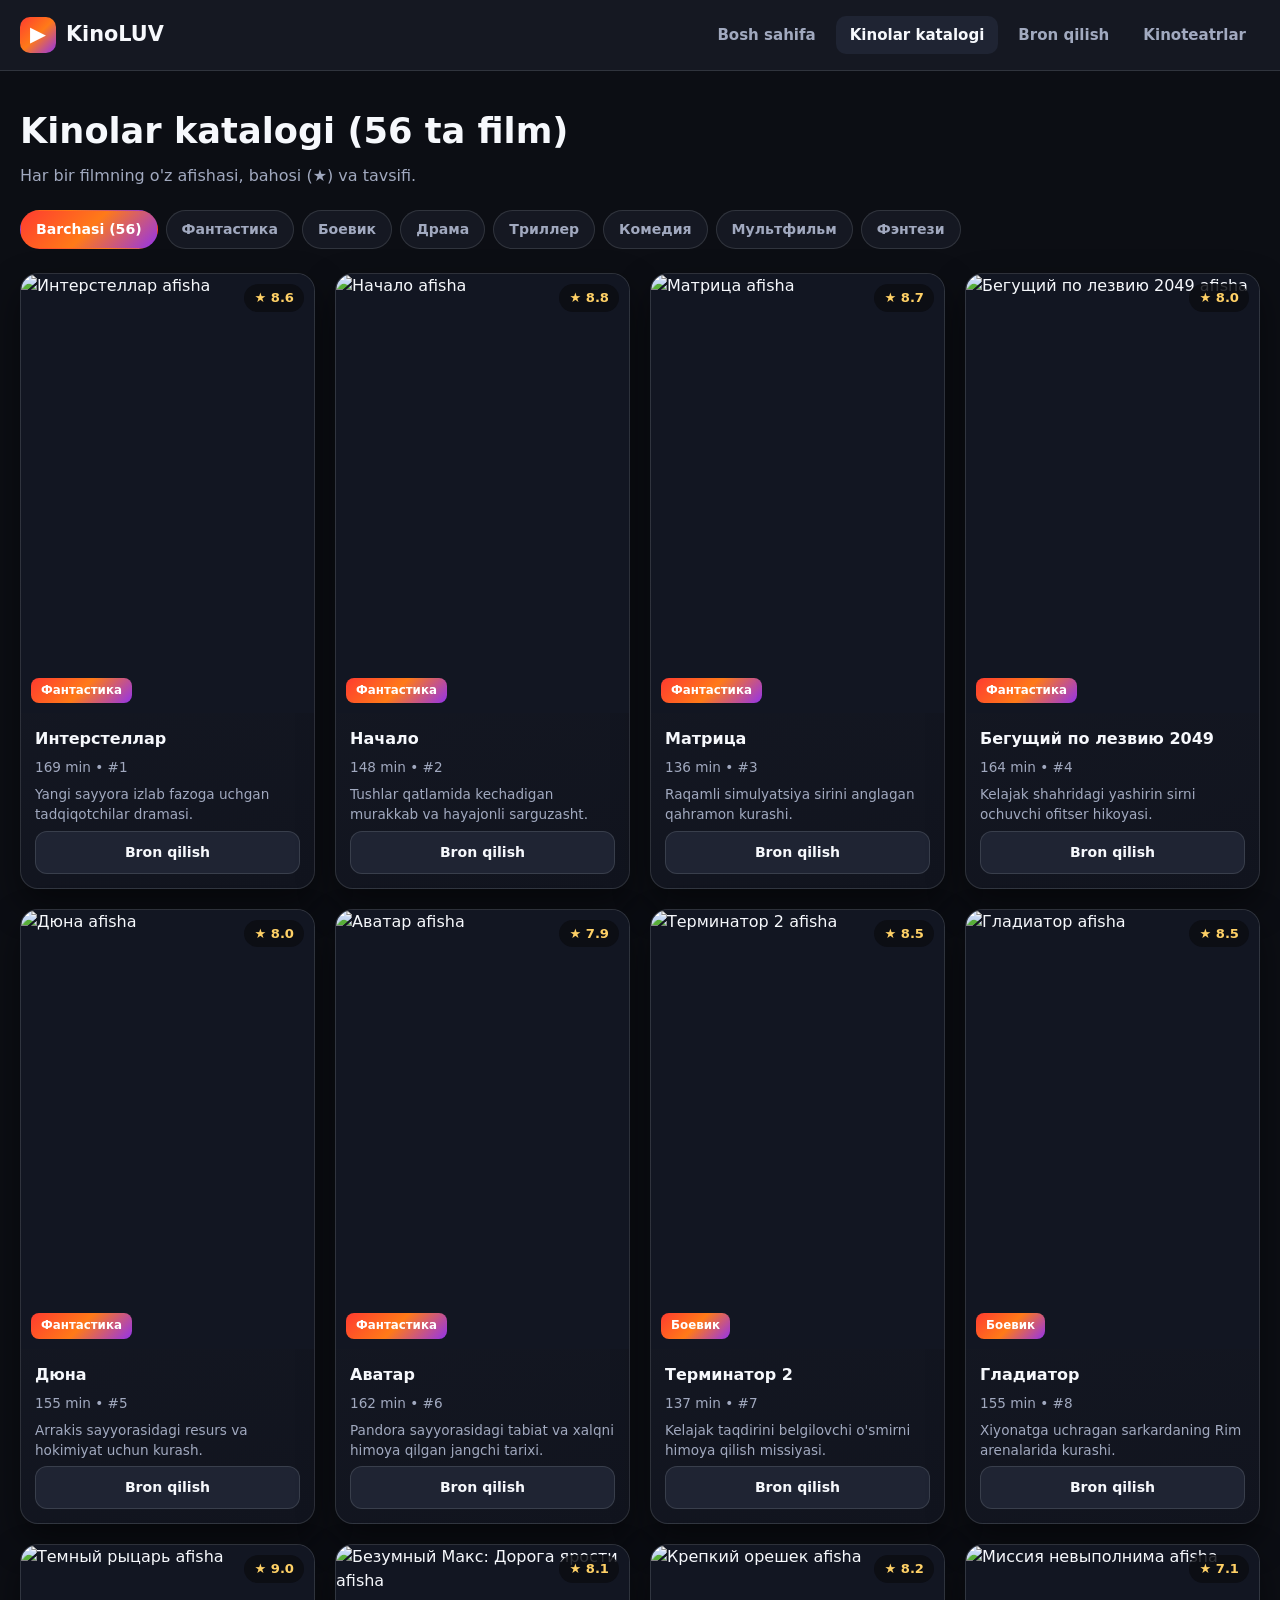
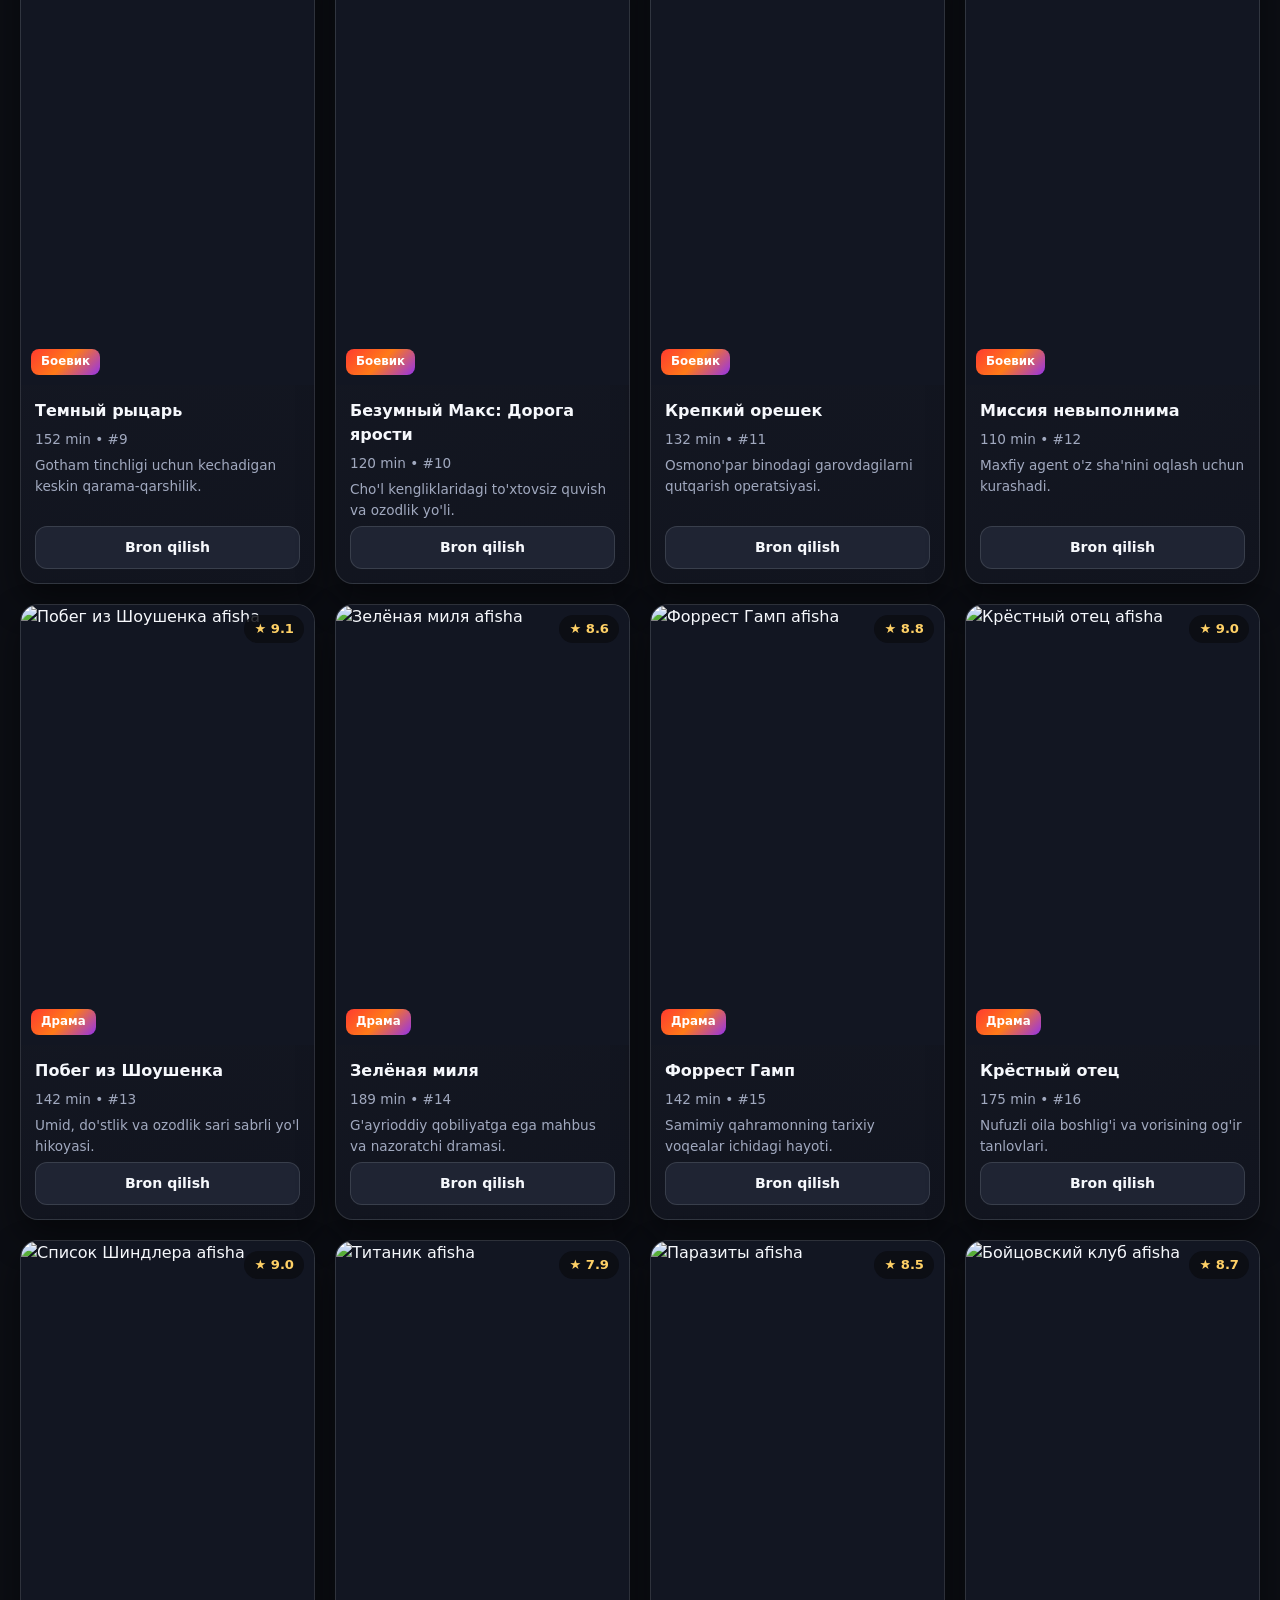
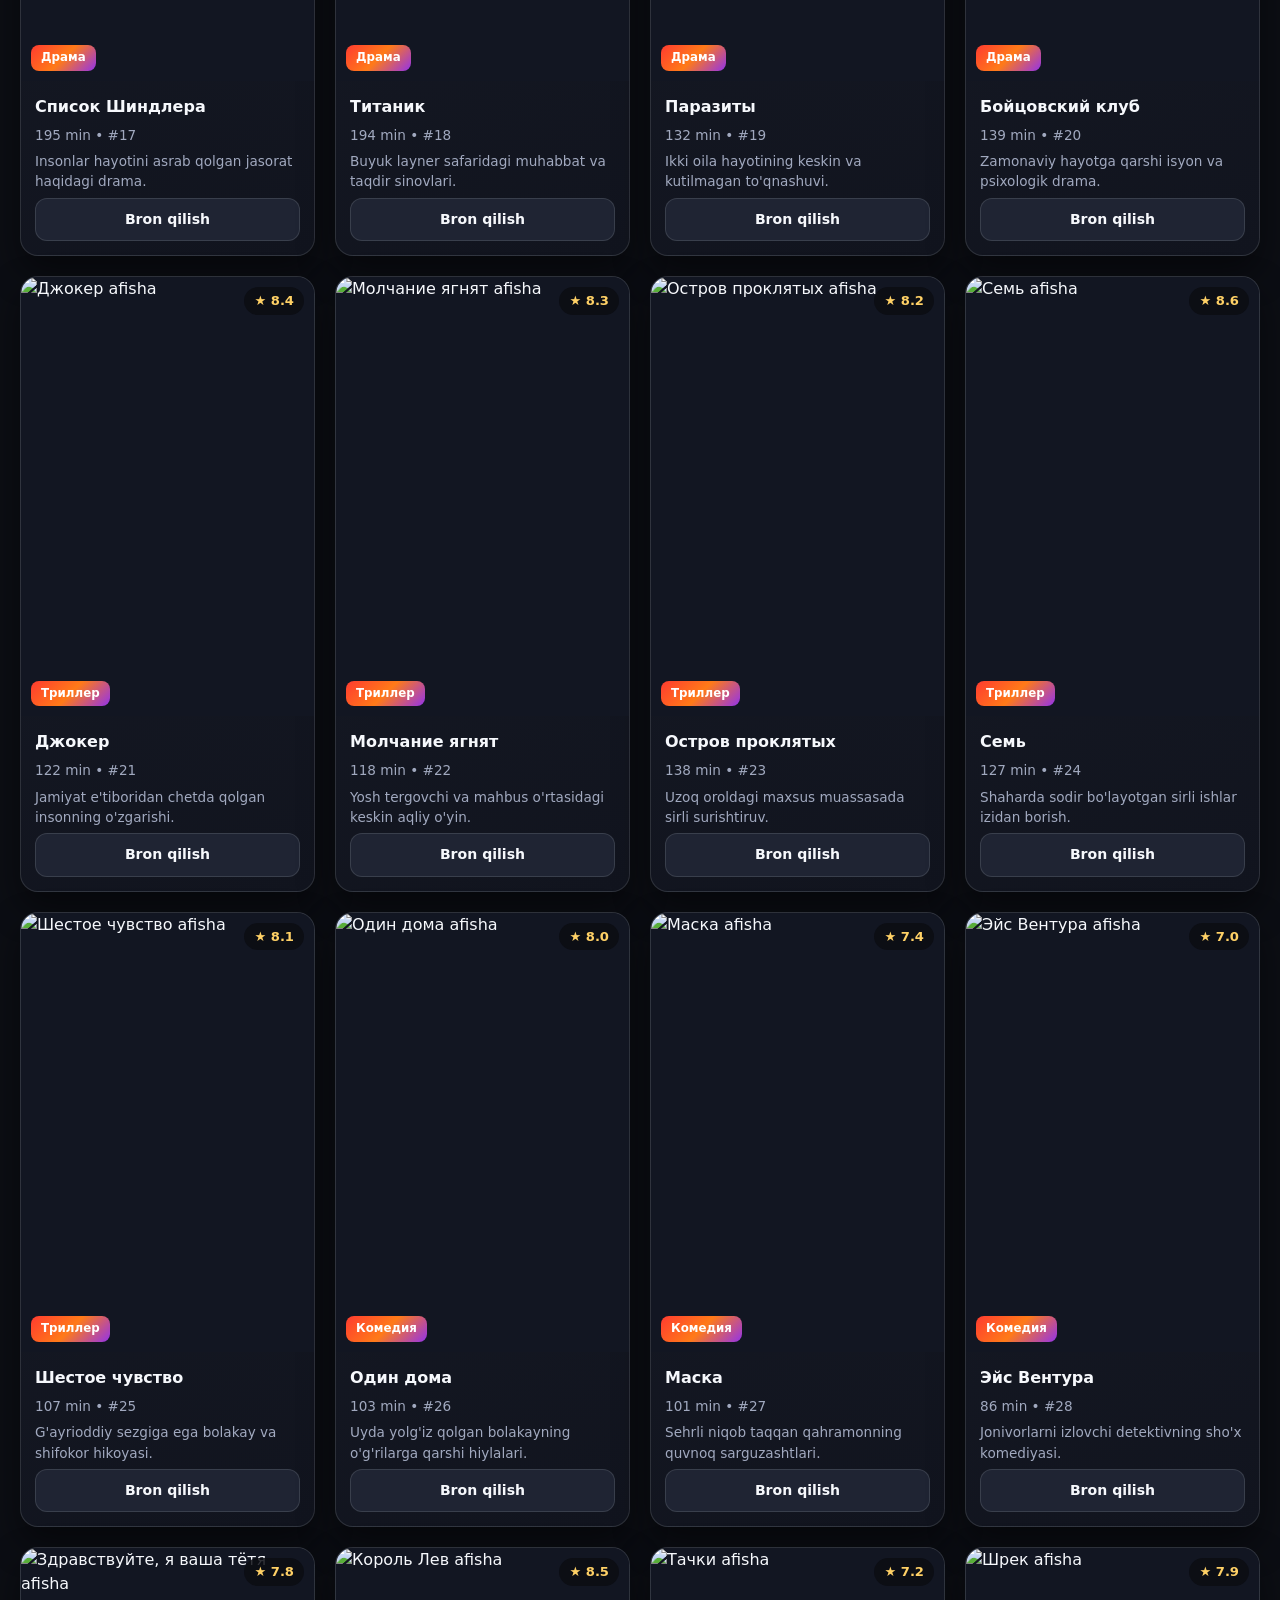
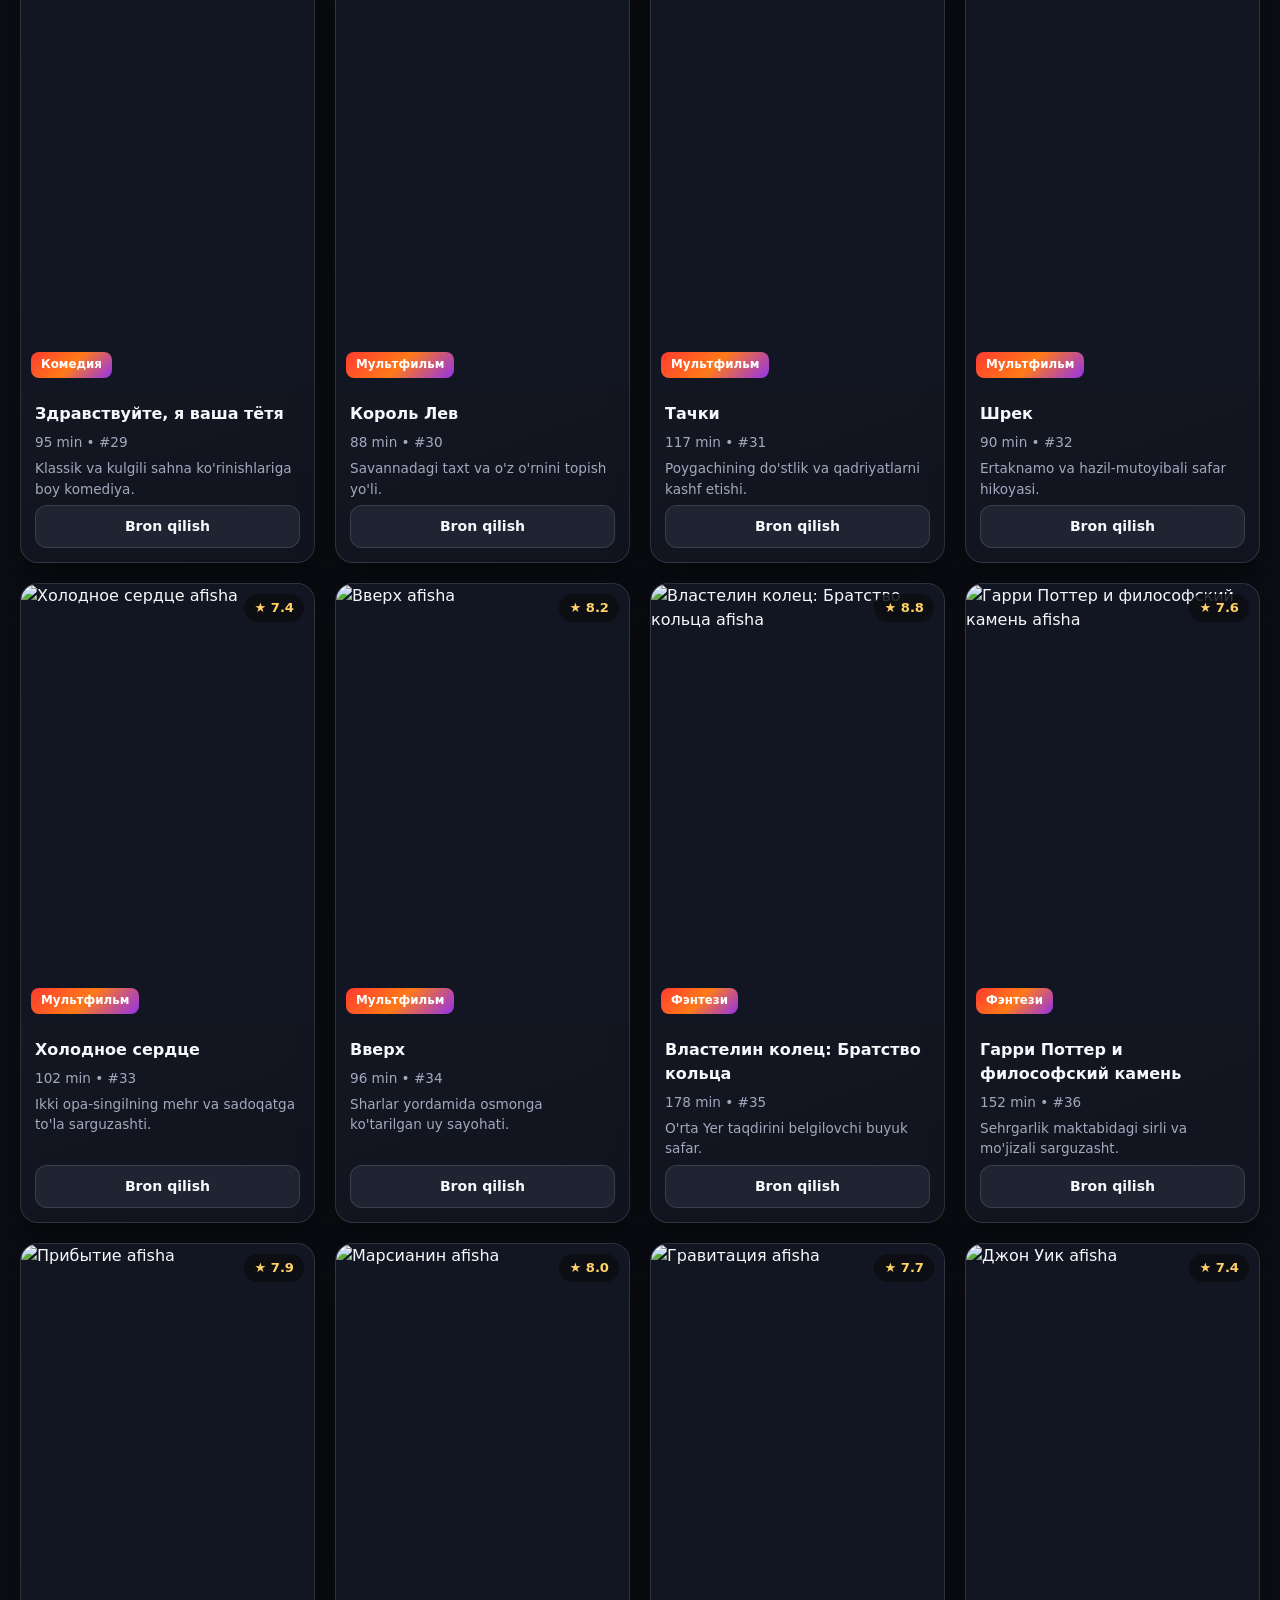
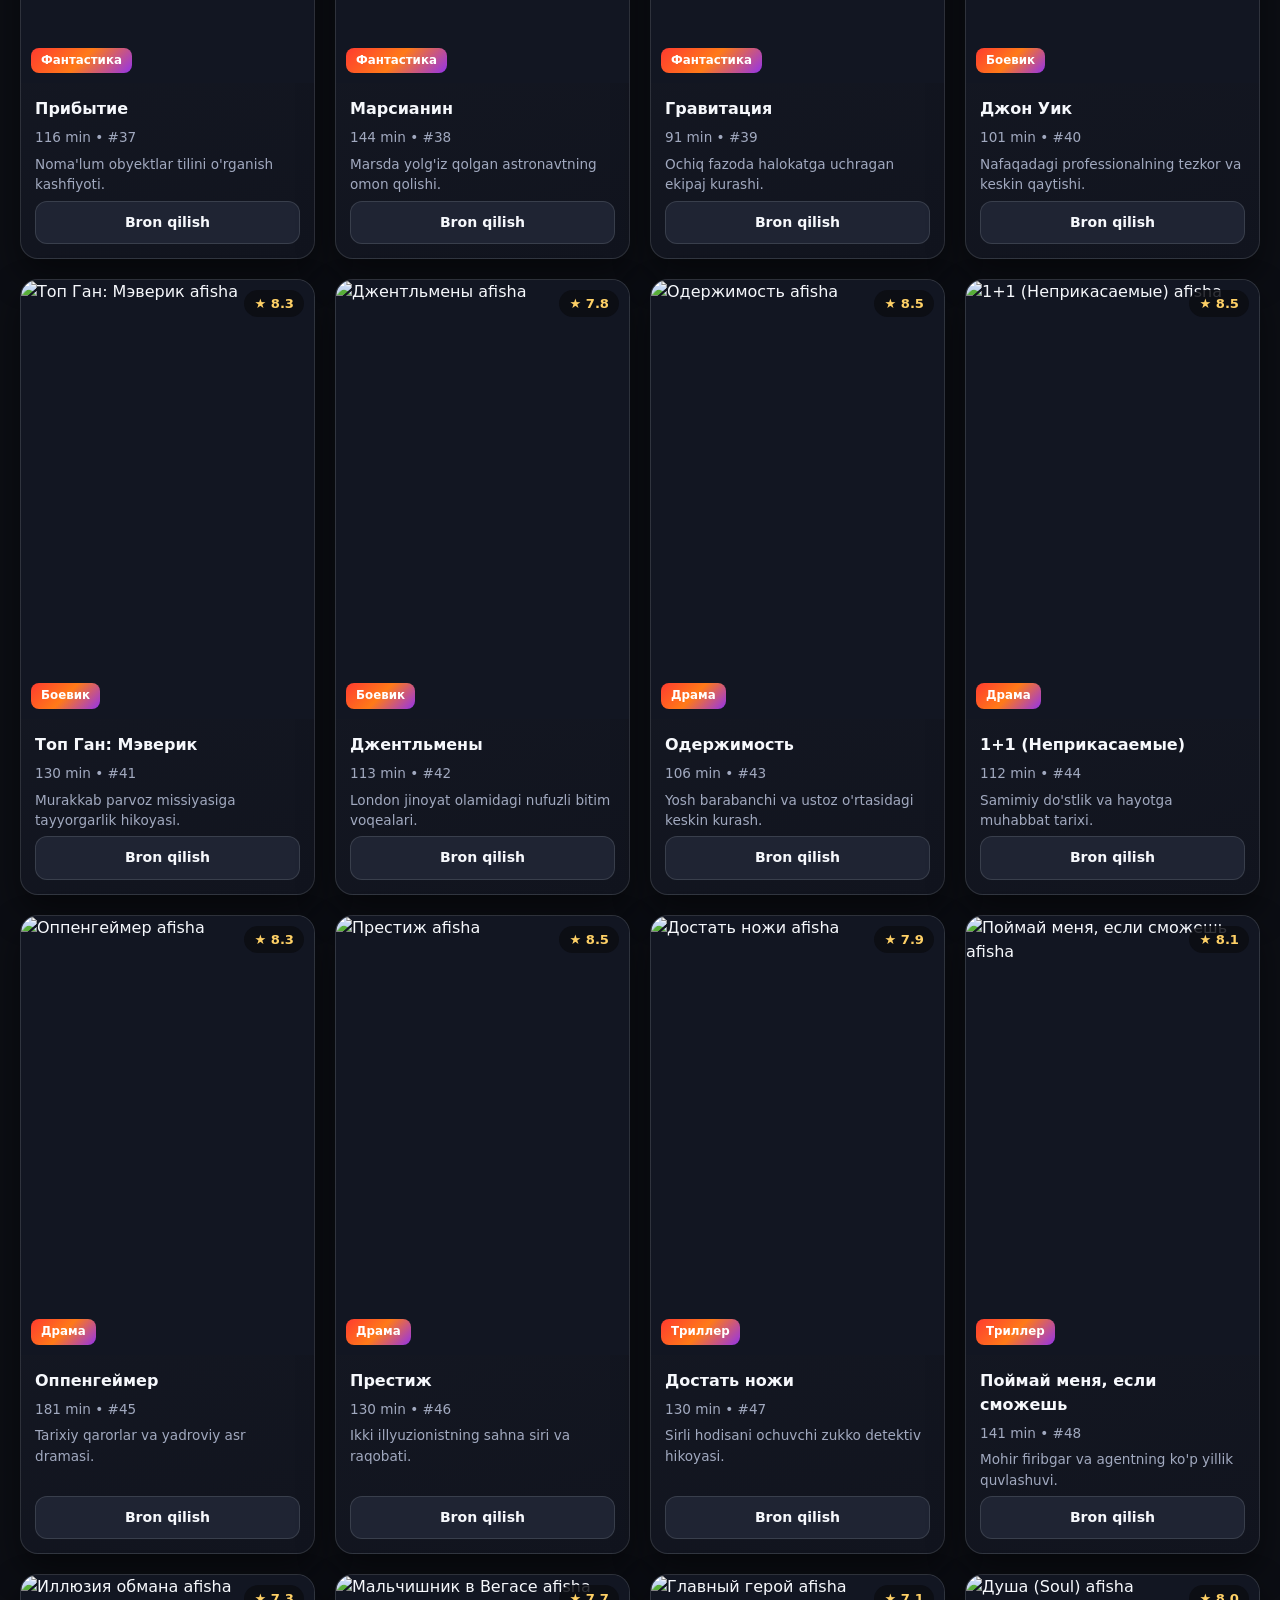
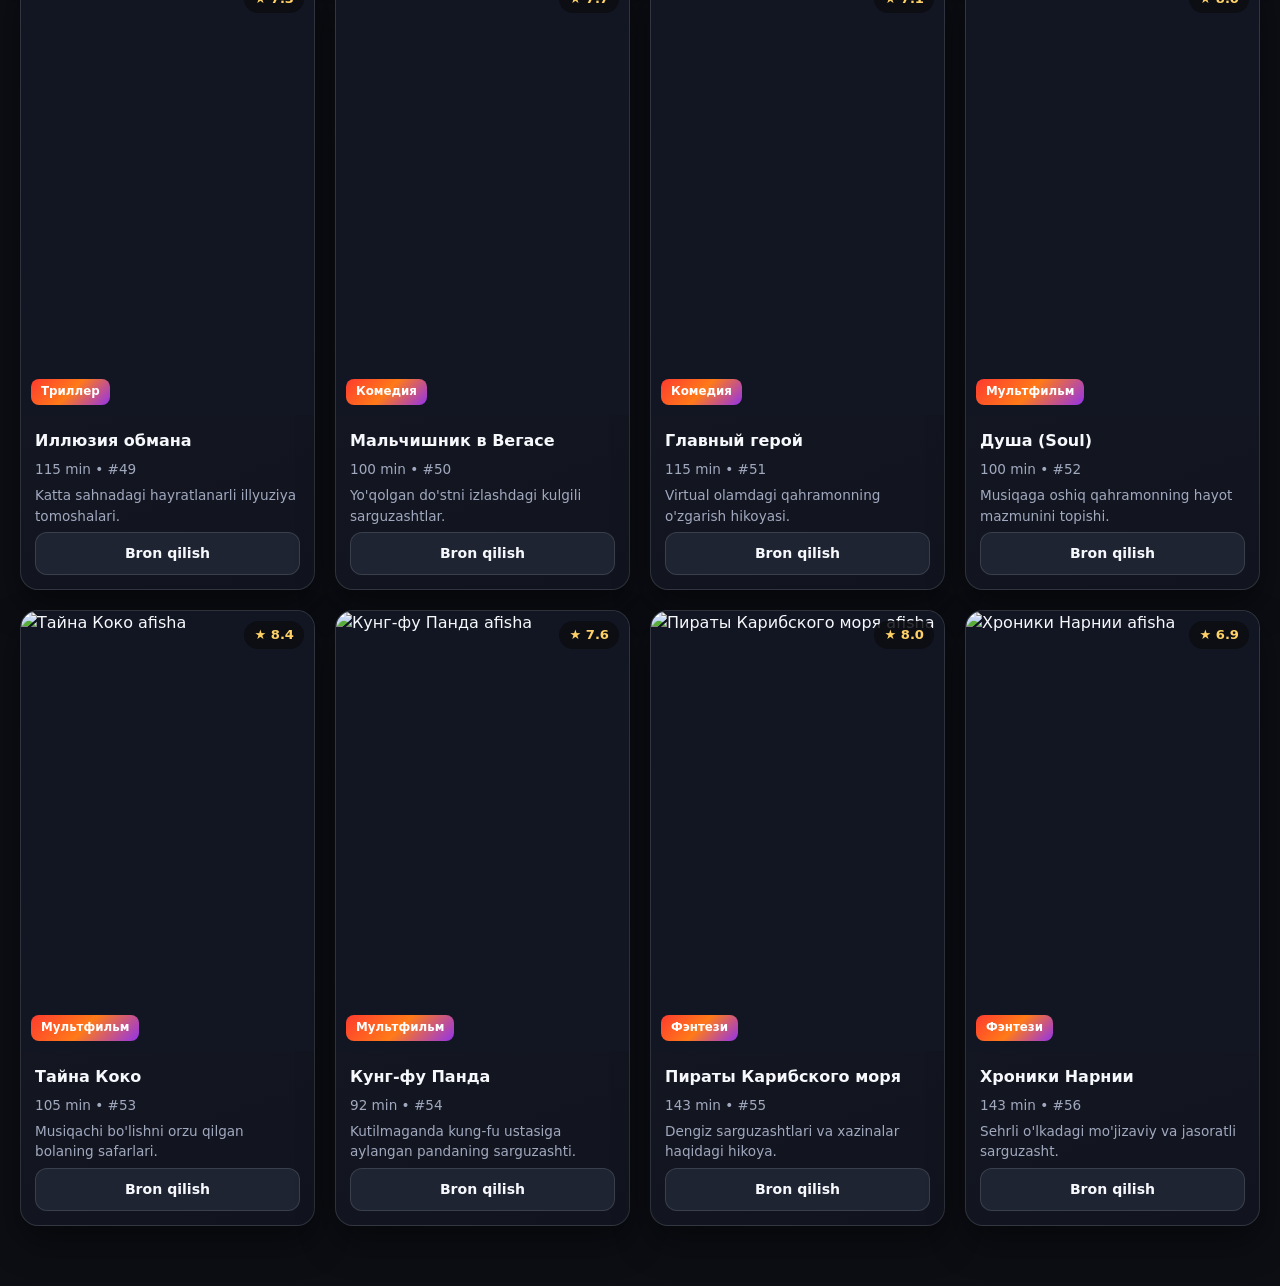
==== katalog.html @ d68f0e58 "KinoLUV website" ====
<!DOCTYPE html>
<html lang="uz">
<head>
  <meta charset="utf-8">
  <meta name="viewport" content="width=device-width, initial-scale=1">
  <title>KinoLUV — Kinolar katalogi (56 ta film)</title>
  <style>
    :root {
      --bg: #0c0e14;
      --surface: #151822;
      --surface-2: #1f2433;
      --text: #f6f8fc;
      --muted: #a1a9bf;
      --border: rgba(246, 248, 252, 0.12);
      --grad: linear-gradient(135deg, #ff3b30 0%, #ff7a18 50%, #9333ea 100%);
      --grad-card: linear-gradient(160deg, #171b27 0%, #11141e 100%);
      --shadow: 0 16px 36px rgba(0, 0, 0, 0.45);
      --shadow-lg: 0 24px 52px rgba(0, 0, 0, 0.65);
      --ease: cubic-bezier(0.22, 1, 0.36, 1);
    }

    *, *::before, *::after {
      box-sizing: border-box;
      transition: background 0.35s var(--ease), color 0.3s var(--ease), transform 0.35s var(--ease), border-color 0.3s var(--ease), box-shadow 0.35s var(--ease);
    }

    body {
      margin: 0;
      font-family: system-ui, -apple-system, "Segoe UI", Roboto, sans-serif;
      background: var(--bg);
      color: var(--text);
      line-height: 1.5;
    }

    a {
      color: inherit;
      text-decoration: none;
    }

    .sr-only {
      position: absolute;
      opacity: 0;
      pointer-events: none;
    }

    .container {
      width: min(1240px, 100% - 32px);
      margin-inline: auto;
    }

    header {
      position: sticky;
      top: 0;
      z-index: 40;
      backdrop-filter: blur(14px);
      background: var(--surface);
      border-bottom: 1px solid var(--border);
    }

    .header-inner {
      min-height: 70px;
      display: flex;
      align-items: center;
      justify-content: space-between;
      gap: 14px;
      flex-wrap: wrap;
    }

    .brand {
      display: inline-flex;
      align-items: center;
      gap: 10px;
      font-weight: 800;
      font-size: 1.3rem;
    }

    .brand-icon {
      width: 36px;
      height: 36px;
      border-radius: 10px;
      background: var(--grad);
      color: #fff;
      display: grid;
      place-items: center;
    }

    nav {
      display: flex;
      gap: 6px;
      flex-wrap: wrap;
    }

    nav a {
      padding: 8px 14px;
      border-radius: 10px;
      color: var(--muted);
      font-weight: 600;
      font-size: 0.94rem;
    }

    nav a:hover,
    nav a.active {
      background: var(--surface-2);
      color: var(--text);
    }

    main {
      padding: 34px 0 60px;
    }

    .page-head {
      margin-bottom: 22px;
    }

    .page-head h1 {
      margin: 0 0 6px;
      font-size: clamp(1.5rem, 3vw, 2.2rem);
    }

    .page-head p {
      margin: 0;
      color: var(--muted);
    }

    .filters {
      display: flex;
      flex-wrap: wrap;
      gap: 8px;
      margin-bottom: 24px;
    }

    .filter-btn {
      padding: 8px 15px;
      border-radius: 999px;
      background: var(--surface);
      border: 1px solid var(--border);
      color: var(--muted);
      font-weight: 600;
      font-size: 0.88rem;
      cursor: pointer;
    }

    #f-all:checked ~ .filters label[for="f-all"],
    #f-sci:checked ~ .filters label[for="f-sci"],
    #f-act:checked ~ .filters label[for="f-act"],
    #f-drm:checked ~ .filters label[for="f-drm"],
    #f-thr:checked ~ .filters label[for="f-thr"],
    #f-com:checked ~ .filters label[for="f-com"],
    #f-ani:checked ~ .filters label[for="f-ani"],
    #f-fnt:checked ~ .filters label[for="f-fnt"] {
      background: var(--grad);
      color: #fff;
      border-color: transparent;
    }

    #f-sci:checked ~ .grid .card:not([data-g="sci"]),
    #f-act:checked ~ .grid .card:not([data-g="act"]),
    #f-drm:checked ~ .grid .card:not([data-g="drm"]),
    #f-thr:checked ~ .grid .card:not([data-g="thr"]),
    #f-com:checked ~ .grid .card:not([data-g="com"]),
    #f-ani:checked ~ .grid .card:not([data-g="ani"]),
    #f-fnt:checked ~ .grid .card:not([data-g="fnt"]) {
      display: none;
    }

    .grid {
      display: grid;
      grid-template-columns: repeat(4, minmax(0, 1fr));
      gap: 20px;
    }

    .card {
      display: flex;
      flex-direction: column;
      background: var(--grad-card);
      border: 1px solid var(--border);
      border-radius: 18px;
      overflow: hidden;
      box-shadow: var(--shadow);
    }

    .card:hover {
      transform: translateY(-6px);
      box-shadow: var(--shadow-lg);
    }

    .poster-box {
      position: relative;
      width: 100%;
      aspect-ratio: 2 / 3;
      background: #121622;
      overflow: hidden;
    }

    .poster-box img {
      width: 100%;
      height: 100%;
      object-fit: cover;
      display: block;
    }

    .card:hover .poster-box img {
      transform: scale(1.04);
    }

    .badge-rate {
      position: absolute;
      top: 10px;
      right: 10px;
      padding: 4px 10px;
      border-radius: 999px;
      background: rgba(11, 13, 19, 0.84);
      color: #ffd166;
      font-weight: 700;
      font-size: 0.82rem;
    }

    .badge-genre {
      position: absolute;
      bottom: 10px;
      left: 10px;
      padding: 4px 10px;
      border-radius: 8px;
      background: var(--grad);
      color: #fff;
      font-weight: 700;
      font-size: 0.74rem;
    }

    .card-body {
      padding: 14px;
      display: flex;
      flex-direction: column;
      gap: 6px;
      flex: 1;
    }

    .card-title {
      margin: 0;
      font-size: 1rem;
      font-weight: 700;
    }

    .card-meta,
    .card-desc {
      margin: 0;
      font-size: 0.85rem;
      color: var(--muted);
    }

    .card-btn {
      margin-top: auto;
      padding: 10px 12px;
      border-radius: 12px;
      background: var(--surface-2);
      border: 1px solid var(--border);
      font-weight: 700;
      font-size: 0.88rem;
      text-align: center;
    }

    .card:hover .card-btn {
      background: var(--grad);
      color: #fff;
      border-color: transparent;
    }

    @media (max-width: 1024px) {
      .grid { grid-template-columns: repeat(2, minmax(0, 1fr)); }
    }

    @media (max-width: 560px) {
      .grid { grid-template-columns: 1fr; }
    }
  </style>
</head>
<body>
  <header>
    <div class="container header-inner">
      <a href="index.html" class="brand">
        <span class="brand-icon">▶</span>
        <span>KinoLUV</span>
      </a>
      <nav>
        <a href="index.html">Bosh sahifa</a>
        <a href="katalog.html" class="active">Kinolar katalogi</a>
        <a href="bron.html">Bron qilish</a>
        <a href="haqimizda.html">Kinoteatrlar</a>
      </nav>
    </div>
  </header>

  <main class="container">
    <div class="page-head">
      <h1>Kinolar katalogi (56 ta film)</h1>
      <p>Har bir filmning o'z afishasi, bahosi (★) va tavsifi.</p>
    </div>

    <input type="radio" name="genre" id="f-all" class="sr-only" checked>
    <input type="radio" name="genre" id="f-sci" class="sr-only">
    <input type="radio" name="genre" id="f-act" class="sr-only">
    <input type="radio" name="genre" id="f-drm" class="sr-only">
    <input type="radio" name="genre" id="f-thr" class="sr-only">
    <input type="radio" name="genre" id="f-com" class="sr-only">
    <input type="radio" name="genre" id="f-ani" class="sr-only">
    <input type="radio" name="genre" id="f-fnt" class="sr-only">

    <div class="filters">
      <label for="f-all" class="filter-btn">Barchasi (56)</label>
      <label for="f-sci" class="filter-btn">Фантастика</label>
      <label for="f-act" class="filter-btn">Боевик</label>
      <label for="f-drm" class="filter-btn">Драма</label>
      <label for="f-thr" class="filter-btn">Триллер</label>
      <label for="f-com" class="filter-btn">Комедия</label>
      <label for="f-ani" class="filter-btn">Мультфильм</label>
      <label for="f-fnt" class="filter-btn">Фэнтези</label>
    </div>

    <div class="grid">
      <a href="bron.html#film-0" class="card" data-g="sci"><div class="poster-box"><img src="https://image.tmdb.org/t/p/w500/gEU2QniE6E77NI6lCU6MxlNBvIx.jpg" alt="Интерстеллар afisha"><span class="badge-rate">★ 8.6</span><span class="badge-genre">Фантастика</span></div><div class="card-body"><h3 class="card-title">Интерстеллар</h3><p class="card-meta">169 min • #1</p><p class="card-desc">Yangi sayyora izlab fazoga uchgan tadqiqotchilar dramasi.</p><span class="card-btn">Bron qilish</span></div></a>
      <a href="bron.html#film-1" class="card" data-g="sci"><div class="poster-box"><img src="https://image.tmdb.org/t/p/w500/oYuLEt3zVCKq57qu2F8dT7NIa6f.jpg" alt="Начало afisha"><span class="badge-rate">★ 8.8</span><span class="badge-genre">Фантастика</span></div><div class="card-body"><h3 class="card-title">Начало</h3><p class="card-meta">148 min • #2</p><p class="card-desc">Tushlar qatlamida kechadigan murakkab va hayajonli sarguzasht.</p><span class="card-btn">Bron qilish</span></div></a>
      <a href="bron.html#film-2" class="card" data-g="sci"><div class="poster-box"><img src="https://image.tmdb.org/t/p/w500/f89U3ADr1oiB1s9GkdPOEpXUk5H.jpg" alt="Матрица afisha"><span class="badge-rate">★ 8.7</span><span class="badge-genre">Фантастика</span></div><div class="card-body"><h3 class="card-title">Матрица</h3><p class="card-meta">136 min • #3</p><p class="card-desc">Raqamli simulyatsiya sirini anglagan qahramon kurashi.</p><span class="card-btn">Bron qilish</span></div></a>
      <a href="bron.html#film-3" class="card" data-g="sci"><div class="poster-box"><img src="https://image.tmdb.org/t/p/w500/gajva2L0rPYkEWjzgFlBXCAVBE5.jpg" alt="Бегущий по лезвию 2049 afisha"><span class="badge-rate">★ 8.0</span><span class="badge-genre">Фантастика</span></div><div class="card-body"><h3 class="card-title">Бегущий по лезвию 2049</h3><p class="card-meta">164 min • #4</p><p class="card-desc">Kelajak shahridagi yashirin sirni ochuvchi ofitser hikoyasi.</p><span class="card-btn">Bron qilish</span></div></a>
      <a href="bron.html#film-4" class="card" data-g="sci"><div class="poster-box"><img src="https://image.tmdb.org/t/p/w500/d5NXSklXo0qyIYkgV94XAgMIckC.jpg" alt="Дюна afisha"><span class="badge-rate">★ 8.0</span><span class="badge-genre">Фантастика</span></div><div class="card-body"><h3 class="card-title">Дюна</h3><p class="card-meta">155 min • #5</p><p class="card-desc">Arrakis sayyorasidagi resurs va hokimiyat uchun kurash.</p><span class="card-btn">Bron qilish</span></div></a>
      <a href="bron.html#film-5" class="card" data-g="sci"><div class="poster-box"><img src="https://image.tmdb.org/t/p/w500/kyeqWdyUXW608qlYkRqosgbbJyK.jpg" alt="Аватар afisha"><span class="badge-rate">★ 7.9</span><span class="badge-genre">Фантастика</span></div><div class="card-body"><h3 class="card-title">Аватар</h3><p class="card-meta">162 min • #6</p><p class="card-desc">Pandora sayyorasidagi tabiat va xalqni himoya qilgan jangchi tarixi.</p><span class="card-btn">Bron qilish</span></div></a>
      <a href="bron.html#film-6" class="card" data-g="act"><div class="poster-box"><img src="https://image.tmdb.org/t/p/w500/5Mly9q3L1j20a4pO30H0v9I95dT.jpg" alt="Терминатор 2 afisha"><span class="badge-rate">★ 8.5</span><span class="badge-genre">Боевик</span></div><div class="card-body"><h3 class="card-title">Терминатор 2</h3><p class="card-meta">137 min • #7</p><p class="card-desc">Kelajak taqdirini belgilovchi o'smirni himoya qilish missiyasi.</p><span class="card-btn">Bron qilish</span></div></a>
      <a href="bron.html#film-7" class="card" data-g="act"><div class="poster-box"><img src="https://image.tmdb.org/t/p/w500/ty8TGRuvPUNAmAR1QehdrUFoQWq.jpg" alt="Гладиатор afisha"><span class="badge-rate">★ 8.5</span><span class="badge-genre">Боевик</span></div><div class="card-body"><h3 class="card-title">Гладиатор</h3><p class="card-meta">155 min • #8</p><p class="card-desc">Xiyonatga uchragan sarkardaning Rim arenalarida kurashi.</p><span class="card-btn">Bron qilish</span></div></a>
      <a href="bron.html#film-8" class="card" data-g="act"><div class="poster-box"><img src="https://image.tmdb.org/t/p/w500/qJ2tW6WMUDux911r6m7haRef0WH.jpg" alt="Темный рыцарь afisha"><span class="badge-rate">★ 9.0</span><span class="badge-genre">Боевик</span></div><div class="card-body"><h3 class="card-title">Темный рыцарь</h3><p class="card-meta">152 min • #9</p><p class="card-desc">Gotham tinchligi uchun kechadigan keskin qarama-qarshilik.</p><span class="card-btn">Bron qilish</span></div></a>
      <a href="bron.html#film-9" class="card" data-g="act"><div class="poster-box"><img src="https://image.tmdb.org/t/p/w500/8tZYtuWezp8JbcsvHYO0O46tffO.jpg" alt="Безумный Макс: Дорога ярости afisha"><span class="badge-rate">★ 8.1</span><span class="badge-genre">Боевик</span></div><div class="card-body"><h3 class="card-title">Безумный Макс: Дорога ярости</h3><p class="card-meta">120 min • #10</p><p class="card-desc">Cho'l kengliklaridagi to'xtovsiz quvish va ozodlik yo'li.</p><span class="card-btn">Bron qilish</span></div></a>
      <a href="bron.html#film-10" class="card" data-g="act"><div class="poster-box"><img src="https://image.tmdb.org/t/p/w500/yPisjyLweCl1zwr1GNPmbViyJRZ.jpg" alt="Крепкий орешек afisha"><span class="badge-rate">★ 8.2</span><span class="badge-genre">Боевик</span></div><div class="card-body"><h3 class="card-title">Крепкий орешек</h3><p class="card-meta">132 min • #11</p><p class="card-desc">Osmono'par binodagi garovdagilarni qutqarish operatsiyasi.</p><span class="card-btn">Bron qilish</span></div></a>
      <a href="bron.html#film-11" class="card" data-g="act"><div class="poster-box"><img src="https://image.tmdb.org/t/p/w500/z0h2I8M2c4k2j9S3p6h5d9e2.jpg" alt="Миссия невыполнима afisha"><span class="badge-rate">★ 7.1</span><span class="badge-genre">Боевик</span></div><div class="card-body"><h3 class="card-title">Миссия невыполнима</h3><p class="card-meta">110 min • #12</p><p class="card-desc">Maxfiy agent o'z sha'nini oqlash uchun kurashadi.</p><span class="card-btn">Bron qilish</span></div></a>
      <a href="bron.html#film-12" class="card" data-g="drm"><div class="poster-box"><img src="https://image.tmdb.org/t/p/w500/9cqNxx0GxF0bflZmeSMuL5tnGzr.jpg" alt="Побег из Шоушенка afisha"><span class="badge-rate">★ 9.1</span><span class="badge-genre">Драма</span></div><div class="card-body"><h3 class="card-title">Побег из Шоушенка</h3><p class="card-meta">142 min • #13</p><p class="card-desc">Umid, do'stlik va ozodlik sari sabrli yo'l hikoyasi.</p><span class="card-btn">Bron qilish</span></div></a>
      <a href="bron.html#film-13" class="card" data-g="drm"><div class="poster-box"><img src="https://image.tmdb.org/t/p/w500/velWPhVMQeQKcxggNEU8YmIo52R.jpg" alt="Зелёная миля afisha"><span class="badge-rate">★ 8.6</span><span class="badge-genre">Драма</span></div><div class="card-body"><h3 class="card-title">Зелёная миля</h3><p class="card-meta">189 min • #14</p><p class="card-desc">G'ayrioddiy qobiliyatga ega mahbus va nazoratchi dramasi.</p><span class="card-btn">Bron qilish</span></div></a>
      <a href="bron.html#film-14" class="card" data-g="drm"><div class="poster-box"><img src="https://image.tmdb.org/t/p/w500/arw2vcBveWOVZr6pxd9XTd1TdQa.jpg" alt="Форрест Гамп afisha"><span class="badge-rate">★ 8.8</span><span class="badge-genre">Драма</span></div><div class="card-body"><h3 class="card-title">Форрест Гамп</h3><p class="card-meta">142 min • #15</p><p class="card-desc">Samimiy qahramonning tarixiy voqealar ichidagi hayoti.</p><span class="card-btn">Bron qilish</span></div></a>
      <a href="bron.html#film-15" class="card" data-g="drm"><div class="poster-box"><img src="https://image.tmdb.org/t/p/w500/3bhkrj58Vtu7enYsRolD1fZdja1.jpg" alt="Крёстный отец afisha"><span class="badge-rate">★ 9.0</span><span class="badge-genre">Драма</span></div><div class="card-body"><h3 class="card-title">Крёстный отец</h3><p class="card-meta">175 min • #16</p><p class="card-desc">Nufuzli oila boshlig'i va vorisining og'ir tanlovlari.</p><span class="card-btn">Bron qilish</span></div></a>
      <a href="bron.html#film-16" class="card" data-g="drm"><div class="poster-box"><img src="https://image.tmdb.org/t/p/w500/sF1U4EUQS8YHUYjNl3pMGNIQyr0.jpg" alt="Список Шиндлера afisha"><span class="badge-rate">★ 9.0</span><span class="badge-genre">Драма</span></div><div class="card-body"><h3 class="card-title">Список Шиндлера</h3><p class="card-meta">195 min • #17</p><p class="card-desc">Insonlar hayotini asrab qolgan jasorat haqidagi drama.</p><span class="card-btn">Bron qilish</span></div></a>
      <a href="bron.html#film-17" class="card" data-g="drm"><div class="poster-box"><img src="https://image.tmdb.org/t/p/w500/9xjZS2rlVxm8SFx8kPC3aIGCOYQ.jpg" alt="Титаник afisha"><span class="badge-rate">★ 7.9</span><span class="badge-genre">Драма</span></div><div class="card-body"><h3 class="card-title">Титаник</h3><p class="card-meta">194 min • #18</p><p class="card-desc">Buyuk layner safaridagi muhabbat va taqdir sinovlari.</p><span class="card-btn">Bron qilish</span></div></a>
      <a href="bron.html#film-18" class="card" data-g="drm"><div class="poster-box"><img src="https://image.tmdb.org/t/p/w500/7IiTTgloJzvGI1TAYymCfbfl3vT.jpg" alt="Паразиты afisha"><span class="badge-rate">★ 8.5</span><span class="badge-genre">Драма</span></div><div class="card-body"><h3 class="card-title">Паразиты</h3><p class="card-meta">132 min • #19</p><p class="card-desc">Ikki oila hayotining keskin va kutilmagan to'qnashuvi.</p><span class="card-btn">Bron qilish</span></div></a>
      <a href="bron.html#film-19" class="card" data-g="drm"><div class="poster-box"><img src="https://image.tmdb.org/t/p/w500/pB8BM7pdSp6B6Ih7QZ4DrQ3PmJK.jpg" alt="Бойцовский клуб afisha"><span class="badge-rate">★ 8.7</span><span class="badge-genre">Драма</span></div><div class="card-body"><h3 class="card-title">Бойцовский клуб</h3><p class="card-meta">139 min • #20</p><p class="card-desc">Zamonaviy hayotga qarshi isyon va psixologik drama.</p><span class="card-btn">Bron qilish</span></div></a>
      <a href="bron.html#film-20" class="card" data-g="thr"><div class="poster-box"><img src="https://image.tmdb.org/t/p/w500/udDclJoHjfjb8Ekgsd4FDteOkCU.jpg" alt="Джокер afisha"><span class="badge-rate">★ 8.4</span><span class="badge-genre">Триллер</span></div><div class="card-body"><h3 class="card-title">Джокер</h3><p class="card-meta">122 min • #21</p><p class="card-desc">Jamiyat e'tiboridan chetda qolgan insonning o'zgarishi.</p><span class="card-btn">Bron qilish</span></div></a>
      <a href="bron.html#film-21" class="card" data-g="thr"><div class="poster-box"><img src="https://image.tmdb.org/t/p/w500/uS2m0Y1899a26g0L7w8T5d3m2c1.jpg" alt="Молчание ягнят afisha"><span class="badge-rate">★ 8.3</span><span class="badge-genre">Триллер</span></div><div class="card-body"><h3 class="card-title">Молчание ягнят</h3><p class="card-meta">118 min • #22</p><p class="card-desc">Yosh tergovchi va mahbus o'rtasidagi keskin aqliy o'yin.</p><span class="card-btn">Bron qilish</span></div></a>
      <a href="bron.html#film-22" class="card" data-g="thr"><div class="poster-box"><img src="https://image.tmdb.org/t/p/w500/4n1v6G8T3p6N1e0V9z7x2c4b5a6.jpg" alt="Остров проклятых afisha"><span class="badge-rate">★ 8.2</span><span class="badge-genre">Триллер</span></div><div class="card-body"><h3 class="card-title">Остров проклятых</h3><p class="card-meta">138 min • #23</p><p class="card-desc">Uzoq oroldagi maxsus muassasada sirli surishtiruv.</p><span class="card-btn">Bron qilish</span></div></a>
      <a href="bron.html#film-23" class="card" data-g="thr"><div class="poster-box"><img src="https://image.tmdb.org/t/p/w500/6yoghtyTpznpBik8EngEmJskVUO.jpg" alt="Семь afisha"><span class="badge-rate">★ 8.6</span><span class="badge-genre">Триллер</span></div><div class="card-body"><h3 class="card-title">Семь</h3><p class="card-meta">127 min • #24</p><p class="card-desc">Shaharda sodir bo'layotgan sirli ishlar izidan borish.</p><span class="card-btn">Bron qilish</span></div></a>
      <a href="bron.html#film-24" class="card" data-g="thr"><div class="poster-box"><img src="https://image.tmdb.org/t/p/w500/4fLZUr1e65hKPPVIvRWTkTvLEwQ.jpg" alt="Шестое чувство afisha"><span class="badge-rate">★ 8.1</span><span class="badge-genre">Триллер</span></div><div class="card-body"><h3 class="card-title">Шестое чувство</h3><p class="card-meta">107 min • #25</p><p class="card-desc">G'ayrioddiy sezgiga ega bolakay va shifokor hikoyasi.</p><span class="card-btn">Bron qilish</span></div></a>
      <a href="bron.html#film-25" class="card" data-g="com"><div class="poster-box"><img src="https://image.tmdb.org/t/p/w500/onTSkiL8VVlAzBW8Nka67fa5Klj.jpg" alt="Один дома afisha"><span class="badge-rate">★ 8.0</span><span class="badge-genre">Комедия</span></div><div class="card-body"><h3 class="card-title">Один дома</h3><p class="card-meta">103 min • #26</p><p class="card-desc">Uyda yolg'iz qolgan bolakayning o'g'rilarga qarshi hiylalari.</p><span class="card-btn">Bron qilish</span></div></a>
      <a href="bron.html#film-26" class="card" data-g="com"><div class="poster-box"><img src="https://image.tmdb.org/t/p/w500/xO8b7837f9G9p9r5p8w2y1z3x4c.jpg" alt="Маска afisha"><span class="badge-rate">★ 7.4</span><span class="badge-genre">Комедия</span></div><div class="card-body"><h3 class="card-title">Маска</h3><p class="card-meta">101 min • #27</p><p class="card-desc">Sehrli niqob taqqan qahramonning quvnoq sarguzashtlari.</p><span class="card-btn">Bron qilish</span></div></a>
      <a href="bron.html#film-27" class="card" data-g="com"><div class="poster-box"><img src="https://image.tmdb.org/t/p/w500/w49z0h5g1f2d3s4a5p6o7i8u9y.jpg" alt="Эйс Вентура afisha"><span class="badge-rate">★ 7.0</span><span class="badge-genre">Комедия</span></div><div class="card-body"><h3 class="card-title">Эйс Вентура</h3><p class="card-meta">86 min • #28</p><p class="card-desc">Jonivorlarni izlovchi detektivning sho'x komediyasi.</p><span class="card-btn">Bron qilish</span></div></a>
      <a href="bron.html#film-28" class="card" data-g="com"><div class="poster-box"><img src="https://image.tmdb.org/t/p/w500/7v1x2c3v4b5n6m7q8w9e0r1t2y.jpg" alt="Здравствуйте, я ваша тётя afisha"><span class="badge-rate">★ 7.8</span><span class="badge-genre">Комедия</span></div><div class="card-body"><h3 class="card-title">Здравствуйте, я ваша тётя</h3><p class="card-meta">95 min • #29</p><p class="card-desc">Klassik va kulgili sahna ko'rinishlariga boy komediya.</p><span class="card-btn">Bron qilish</span></div></a>
      <a href="bron.html#film-29" class="card" data-g="ani"><div class="poster-box"><img src="https://image.tmdb.org/t/p/w500/sKCr78MXSLixwmZ8DyJLrpMsd15.jpg" alt="Король Лев afisha"><span class="badge-rate">★ 8.5</span><span class="badge-genre">Мультфильм</span></div><div class="card-body"><h3 class="card-title">Король Лев</h3><p class="card-meta">88 min • #30</p><p class="card-desc">Savannadagi taxt va o'z o'rnini topish yo'li.</p><span class="card-btn">Bron qilish</span></div></a>
      <a href="bron.html#film-30" class="card" data-g="ani"><div class="poster-box"><img src="https://image.tmdb.org/t/p/w500/2b4o1u2y3t4r5e6w7q8a9s0d1f.jpg" alt="Тачки afisha"><span class="badge-rate">★ 7.2</span><span class="badge-genre">Мультфильм</span></div><div class="card-body"><h3 class="card-title">Тачки</h3><p class="card-meta">117 min • #31</p><p class="card-desc">Poygachining do'stlik va qadriyatlarni kashf etishi.</p><span class="card-btn">Bron qilish</span></div></a>
      <a href="bron.html#film-31" class="card" data-g="ani"><div class="poster-box"><img src="https://image.tmdb.org/t/p/w500/iB6xBwK3hOUyIM3t97v1v2x3c4v.jpg" alt="Шрек afisha"><span class="badge-rate">★ 7.9</span><span class="badge-genre">Мультфильм</span></div><div class="card-body"><h3 class="card-title">Шрек</h3><p class="card-meta">90 min • #32</p><p class="card-desc">Ertaknamo va hazil-mutoyibali safar hikoyasi.</p><span class="card-btn">Bron qilish</span></div></a>
      <a href="bron.html#film-32" class="card" data-g="ani"><div class="poster-box"><img src="https://image.tmdb.org/t/p/w500/mbm8h3g4f5d6s7a8p9o0i1u2y3.jpg" alt="Холодное сердце afisha"><span class="badge-rate">★ 7.4</span><span class="badge-genre">Мультфильм</span></div><div class="card-body"><h3 class="card-title">Холодное сердце</h3><p class="card-meta">102 min • #33</p><p class="card-desc">Ikki opa-singilning mehr va sadoqatga to'la sarguzashti.</p><span class="card-btn">Bron qilish</span></div></a>
      <a href="bron.html#film-33" class="card" data-g="ani"><div class="poster-box"><img src="https://image.tmdb.org/t/p/w500/np234567890qweasdZXC123456.jpg" alt="Вверх afisha"><span class="badge-rate">★ 8.2</span><span class="badge-genre">Мультфильм</span></div><div class="card-body"><h3 class="card-title">Вверх</h3><p class="card-meta">96 min • #34</p><p class="card-desc">Sharlar yordamida osmonga ko'tarilgan uy sayohati.</p><span class="card-btn">Bron qilish</span></div></a>
      <a href="bron.html#film-34" class="card" data-g="fnt"><div class="poster-box"><img src="https://image.tmdb.org/t/p/w500/6oom5QYQ2yQTMJIbnvbkBL9cHo6.jpg" alt="Властелин колец: Братство кольца afisha"><span class="badge-rate">★ 8.8</span><span class="badge-genre">Фэнтези</span></div><div class="card-body"><h3 class="card-title">Властелин колец: Братство кольца</h3><p class="card-meta">178 min • #35</p><p class="card-desc">O'rta Yer taqdirini belgilovchi buyuk safar.</p><span class="card-btn">Bron qilish</span></div></a>
      <a href="bron.html#film-35" class="card" data-g="fnt"><div class="poster-box"><img src="https://image.tmdb.org/t/p/w500/wuMc08IPKEatf9rnMNXvIDxqP4W.jpg" alt="Гарри Поттер и философский камень afisha"><span class="badge-rate">★ 7.6</span><span class="badge-genre">Фэнтези</span></div><div class="card-body"><h3 class="card-title">Гарри Поттер и философский камень</h3><p class="card-meta">152 min • #36</p><p class="card-desc">Sehrgarlik maktabidagi sirli va mo'jizali sarguzasht.</p><span class="card-btn">Bron qilish</span></div></a>

      <a href="bron.html#film-36" class="card" data-g="sci"><div class="poster-box"><img src="https://image.tmdb.org/t/p/w500/x2FJsf1ZaIm677u5T37y5s3s1d2.jpg" alt="Прибытие afisha"><span class="badge-rate">★ 7.9</span><span class="badge-genre">Фантастика</span></div><div class="card-body"><h3 class="card-title">Прибытие</h3><p class="card-meta">116 min • #37</p><p class="card-desc">Noma'lum obyektlar tilini o'rganish kashfiyoti.</p><span class="card-btn">Bron qilish</span></div></a>
      <a href="bron.html#film-37" class="card" data-g="sci"><div class="poster-box"><img src="https://image.tmdb.org/t/p/w500/5B6xBwK3hOUyIM3t97v1v2x3c4v.jpg" alt="Марсианин afisha"><span class="badge-rate">★ 8.0</span><span class="badge-genre">Фантастика</span></div><div class="card-body"><h3 class="card-title">Марсианин</h3><p class="card-meta">144 min • #38</p><p class="card-desc">Marsda yolg'iz qolgan astronavtning omon qolishi.</p><span class="card-btn">Bron qilish</span></div></a>
      <a href="bron.html#film-38" class="card" data-g="sci"><div class="poster-box"><img src="https://image.tmdb.org/t/p/w500/9n2tJBplPbgR2ca05hS5CKXwP2c.jpg" alt="Гравитация afisha"><span class="badge-rate">★ 7.7</span><span class="badge-genre">Фантастика</span></div><div class="card-body"><h3 class="card-title">Гравитация</h3><p class="card-meta">91 min • #39</p><p class="card-desc">Ochiq fazoda halokatga uchragan ekipaj kurashi.</p><span class="card-btn">Bron qilish</span></div></a>
      <a href="bron.html#film-39" class="card" data-g="act"><div class="poster-box"><img src="https://image.tmdb.org/t/p/w500/fZPSd91yGE9fTuCe3oRan6P1H12.jpg" alt="Джон Уик afisha"><span class="badge-rate">★ 7.4</span><span class="badge-genre">Боевик</span></div><div class="card-body"><h3 class="card-title">Джон Уик</h3><p class="card-meta">101 min • #40</p><p class="card-desc">Nafaqadagi professionalning tezkor va keskin qaytishi.</p><span class="card-btn">Bron qilish</span></div></a>
      <a href="bron.html#film-40" class="card" data-g="act"><div class="poster-box"><img src="https://image.tmdb.org/t/p/w500/6drCMFmh9raG3d539z23916232.jpg" alt="Топ Ган: Мэверик afisha"><span class="badge-rate">★ 8.3</span><span class="badge-genre">Боевик</span></div><div class="card-body"><h3 class="card-title">Топ Ган: Мэверик</h3><p class="card-meta">130 min • #41</p><p class="card-desc">Murakkab parvoz missiyasiga tayyorgarlik hikoyasi.</p><span class="card-btn">Bron qilish</span></div></a>
      <a href="bron.html#film-41" class="card" data-g="act"><div class="poster-box"><img src="https://image.tmdb.org/t/p/w500/ob1y6B6043214567890qwertyui.jpg" alt="Джентльмены afisha"><span class="badge-rate">★ 7.8</span><span class="badge-genre">Боевик</span></div><div class="card-body"><h3 class="card-title">Джентльмены</h3><p class="card-meta">113 min • #42</p><p class="card-desc">London jinoyat olamidagi nufuzli bitim voqealari.</p><span class="card-btn">Bron qilish</span></div></a>
      <a href="bron.html#film-42" class="card" data-g="drm"><div class="poster-box"><img src="https://image.tmdb.org/t/p/w500/7pO9z1x2c3v4b5n6m7a8s9d0f1.jpg" alt="Одержимость afisha"><span class="badge-rate">★ 8.5</span><span class="badge-genre">Драма</span></div><div class="card-body"><h3 class="card-title">Одержимость</h3><p class="card-meta">106 min • #43</p><p class="card-desc">Yosh barabanchi va ustoz o'rtasidagi keskin kurash.</p><span class="card-btn">Bron qilish</span></div></a>
      <a href="bron.html#film-43" class="card" data-g="drm"><div class="poster-box"><img src="https://image.tmdb.org/t/p/w500/8qW2e3r4t5y6u7i8o9p0a1s2d3.jpg" alt="1+1 (Неприкасаемые) afisha"><span class="badge-rate">★ 8.5</span><span class="badge-genre">Драма</span></div><div class="card-body"><h3 class="card-title">1+1 (Неприкасаемые)</h3><p class="card-meta">112 min • #44</p><p class="card-desc">Samimiy do'stlik va hayotga muhabbat tarixi.</p><span class="card-btn">Bron qilish</span></div></a>
      <a href="bron.html#film-44" class="card" data-g="drm"><div class="poster-box"><img src="https://image.tmdb.org/t/p/w500/8Gxv8gSFCU0XGDykEGv7zR1n2ua.jpg" alt="Оппенгеймер afisha"><span class="badge-rate">★ 8.3</span><span class="badge-genre">Драма</span></div><div class="card-body"><h3 class="card-title">Оппенгеймер</h3><p class="card-meta">181 min • #45</p><p class="card-desc">Tarixiy qarorlar va yadroviy asr dramasi.</p><span class="card-btn">Bron qilish</span></div></a>
      <a href="bron.html#film-45" class="card" data-g="drm"><div class="poster-box"><img src="https://image.tmdb.org/t/p/w500/t2z3x4c5v6b7n8m9q0w1e2r3t4.jpg" alt="Престиж afisha"><span class="badge-rate">★ 8.5</span><span class="badge-genre">Драма</span></div><div class="card-body"><h3 class="card-title">Престиж</h3><p class="card-meta">130 min • #46</p><p class="card-desc">Ikki illyuzionistning sahna siri va raqobati.</p><span class="card-btn">Bron qilish</span></div></a>
      <a href="bron.html#film-46" class="card" data-g="thr"><div class="poster-box"><img src="https://image.tmdb.org/t/p/w500/pZg1z2x3c4v5b6n7m8l9k0j1h2.jpg" alt="Достать ножи afisha"><span class="badge-rate">★ 7.9</span><span class="badge-genre">Триллер</span></div><div class="card-body"><h3 class="card-title">Достать ножи</h3><p class="card-meta">130 min • #47</p><p class="card-desc">Sirli hodisani ochuvchi zukko detektiv hikoyasi.</p><span class="card-btn">Bron qilish</span></div></a>
      <a href="bron.html#film-47" class="card" data-g="thr"><div class="poster-box"><img src="https://image.tmdb.org/t/p/w500/q1w2e3r4t5y6u7i8o9p0z1x2c3.jpg" alt="Поймай меня, если сможешь afisha"><span class="badge-rate">★ 8.1</span><span class="badge-genre">Триллер</span></div><div class="card-body"><h3 class="card-title">Поймай меня, если сможешь</h3><p class="card-meta">141 min • #48</p><p class="card-desc">Mohir firibgar va agentning ko'p yillik quvlashuvi.</p><span class="card-btn">Bron qilish</span></div></a>
      <a href="bron.html#film-48" class="card" data-g="thr"><div class="poster-box"><img src="https://image.tmdb.org/t/p/w500/a1s2d3f4g5h6j7k8l9z0x1c2v3.jpg" alt="Иллюзия обмана afisha"><span class="badge-rate">★ 7.3</span><span class="badge-genre">Триллер</span></div><div class="card-body"><h3 class="card-title">Иллюзия обмана</h3><p class="card-meta">115 min • #49</p><p class="card-desc">Katta sahnadagi hayratlanarli illyuziya tomoshalari.</p><span class="card-btn">Bron qilish</span></div></a>
      <a href="bron.html#film-49" class="card" data-g="com"><div class="poster-box"><img src="https://image.tmdb.org/t/p/w500/z1x2c3v4b5n6m7q8w9e0r1t2y3.jpg" alt="Мальчишник в Вегасе afisha"><span class="badge-rate">★ 7.7</span><span class="badge-genre">Комедия</span></div><div class="card-body"><h3 class="card-title">Мальчишник в Вегасе</h3><p class="card-meta">100 min • #50</p><p class="card-desc">Yo'qolgan do'stni izlashdagi kulgili sarguzashtlar.</p><span class="card-btn">Bron qilish</span></div></a>
      <a href="bron.html#film-50" class="card" data-g="com"><div class="poster-box"><img src="https://image.tmdb.org/t/p/w500/m1n2b3v4c5x6z7l8k9j0h1g2f3.jpg" alt="Главный герой afisha"><span class="badge-rate">★ 7.1</span><span class="badge-genre">Комедия</span></div><div class="card-body"><h3 class="card-title">Главный герой</h3><p class="card-meta">115 min • #51</p><p class="card-desc">Virtual olamdagi qahramonning o'zgarish hikoyasi.</p><span class="card-btn">Bron qilish</span></div></a>
      <a href="bron.html#film-51" class="card" data-g="ani"><div class="poster-box"><img src="https://image.tmdb.org/t/p/w500/hm58l415807467890qwertyuiop.jpg" alt="Душа (Soul) afisha"><span class="badge-rate">★ 8.0</span><span class="badge-genre">Мультфильм</span></div><div class="card-body"><h3 class="card-title">Душа (Soul)</h3><p class="card-meta">100 min • #52</p><p class="card-desc">Musiqaga oshiq qahramonning hayot mazmunini topishi.</p><span class="card-btn">Bron qilish</span></div></a>
      <a href="bron.html#film-52" class="card" data-g="ani"><div class="poster-box"><img src="https://image.tmdb.org/t/p/w500/gGEsBPAijhVUFoiNpgZXqRVWJt2.jpg" alt="Тайна Коко afisha"><span class="badge-rate">★ 8.4</span><span class="badge-genre">Мультфильм</span></div><div class="card-body"><h3 class="card-title">Тайна Коко</h3><p class="card-meta">105 min • #53</p><p class="card-desc">Musiqachi bo'lishni orzu qilgan bolaning safarlari.</p><span class="card-btn">Bron qilish</span></div></a>
      <a href="bron.html#film-53" class="card" data-g="ani"><div class="poster-box"><img src="https://image.tmdb.org/t/p/w500/w1e2r3t4y5u6i7o8p9a0s1d2f3.jpg" alt="Кунг-фу Панда afisha"><span class="badge-rate">★ 7.6</span><span class="badge-genre">Мультфильм</span></div><div class="card-body"><h3 class="card-title">Кунг-фу Панда</h3><p class="card-meta">92 min • #54</p><p class="card-desc">Kutilmaganda kung-fu ustasiga aylangan pandaning sarguzashti.</p><span class="card-btn">Bron qilish</span></div></a>
      <a href="bron.html#film-54" class="card" data-g="fnt"><div class="poster-box"><img src="https://image.tmdb.org/t/p/w500/z8CB3kuJaoUVcbAZ8uWMfzkzWpR.jpg" alt="Пираты Карибского моря afisha"><span class="badge-rate">★ 8.0</span><span class="badge-genre">Фэнтези</span></div><div class="card-body"><h3 class="card-title">Пираты Карибского моря</h3><p class="card-meta">143 min • #55</p><p class="card-desc">Dengiz sarguzashtlari va xazinalar haqidagi hikoya.</p><span class="card-btn">Bron qilish</span></div></a>
      <a href="bron.html#film-55" class="card" data-g="fnt"><div class="poster-box"><img src="https://image.tmdb.org/t/p/w500/i1j2k3l4z5x6c7v8b9n0m1q2w3.jpg" alt="Хроники Нарнии afisha"><span class="badge-rate">★ 6.9</span><span class="badge-genre">Фэнтези</span></div><div class="card-body"><h3 class="card-title">Хроники Нарнии</h3><p class="card-meta">143 min • #56</p><p class="card-desc">Sehrli o'lkadagi mo'jizaviy va jasoratli sarguzasht.</p><span class="card-btn">Bron qilish</span></div></a>
    </div>
  </main>
</body>
</html>
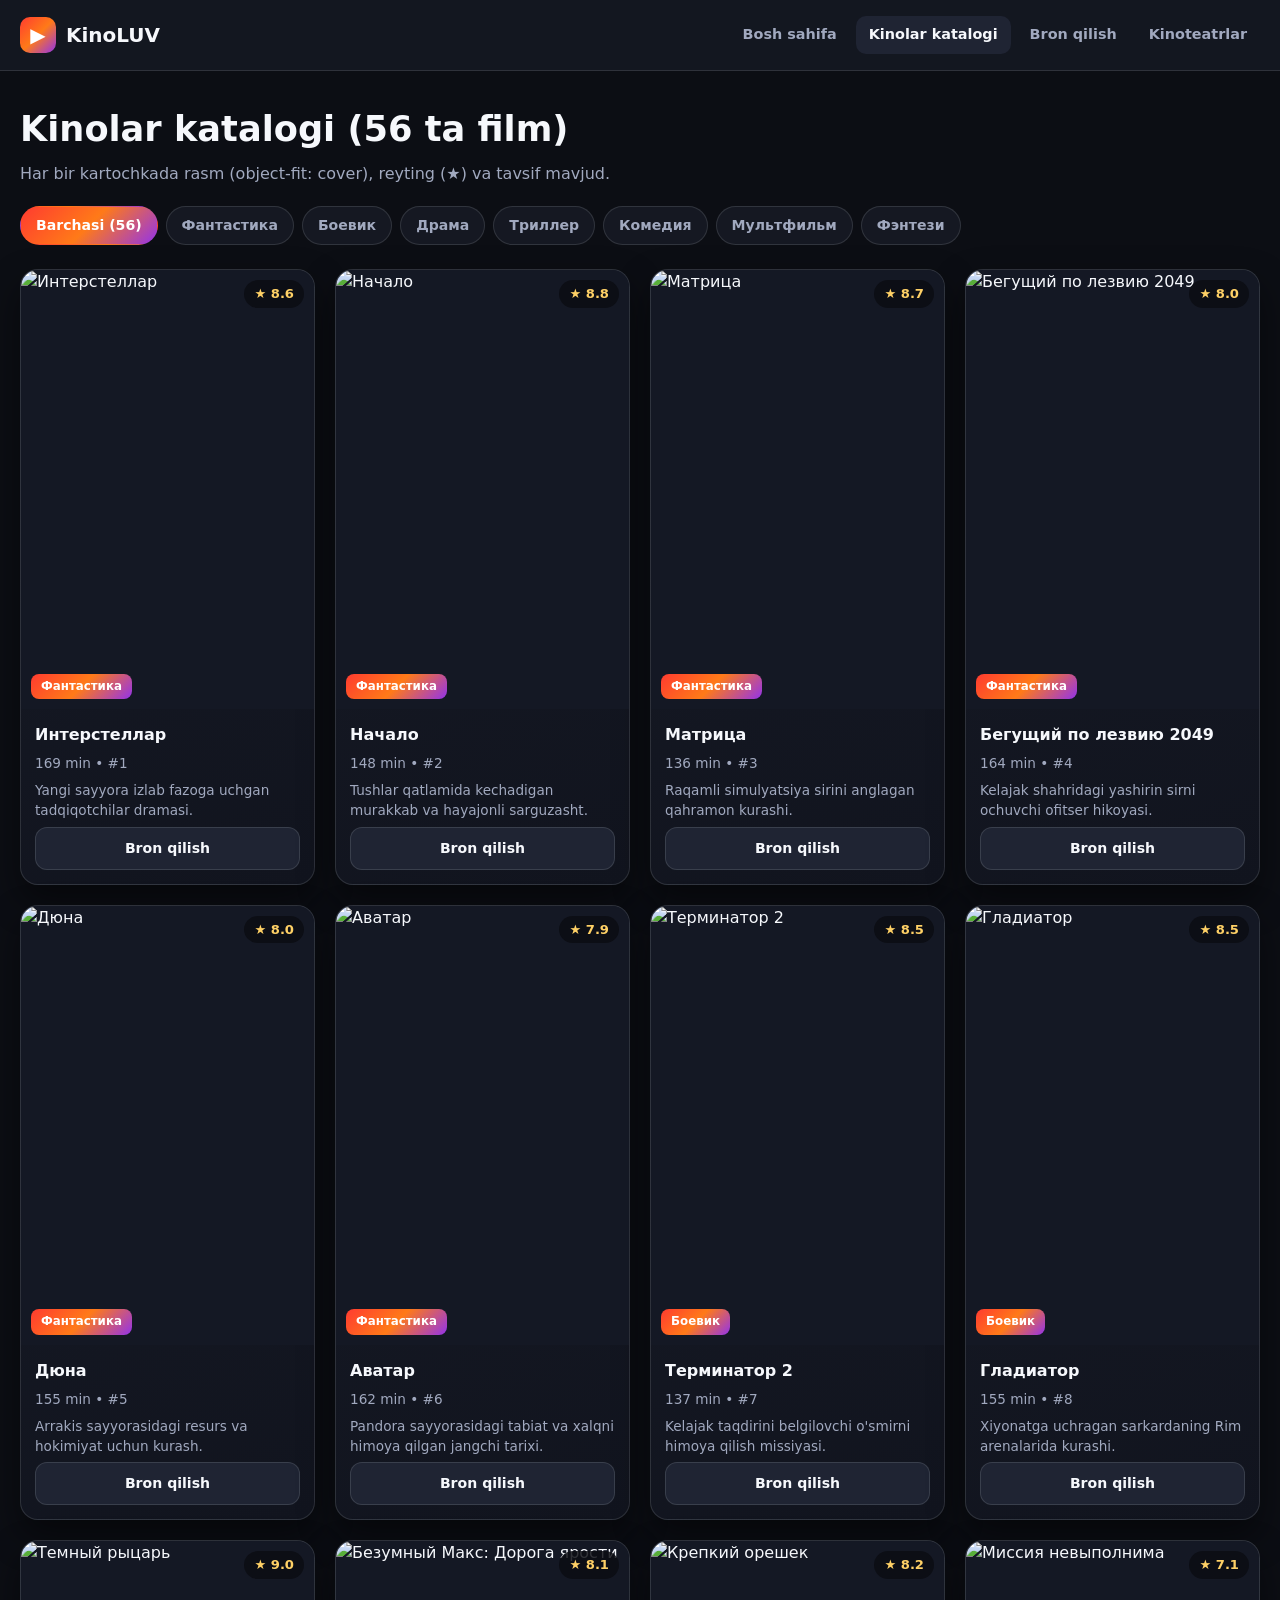
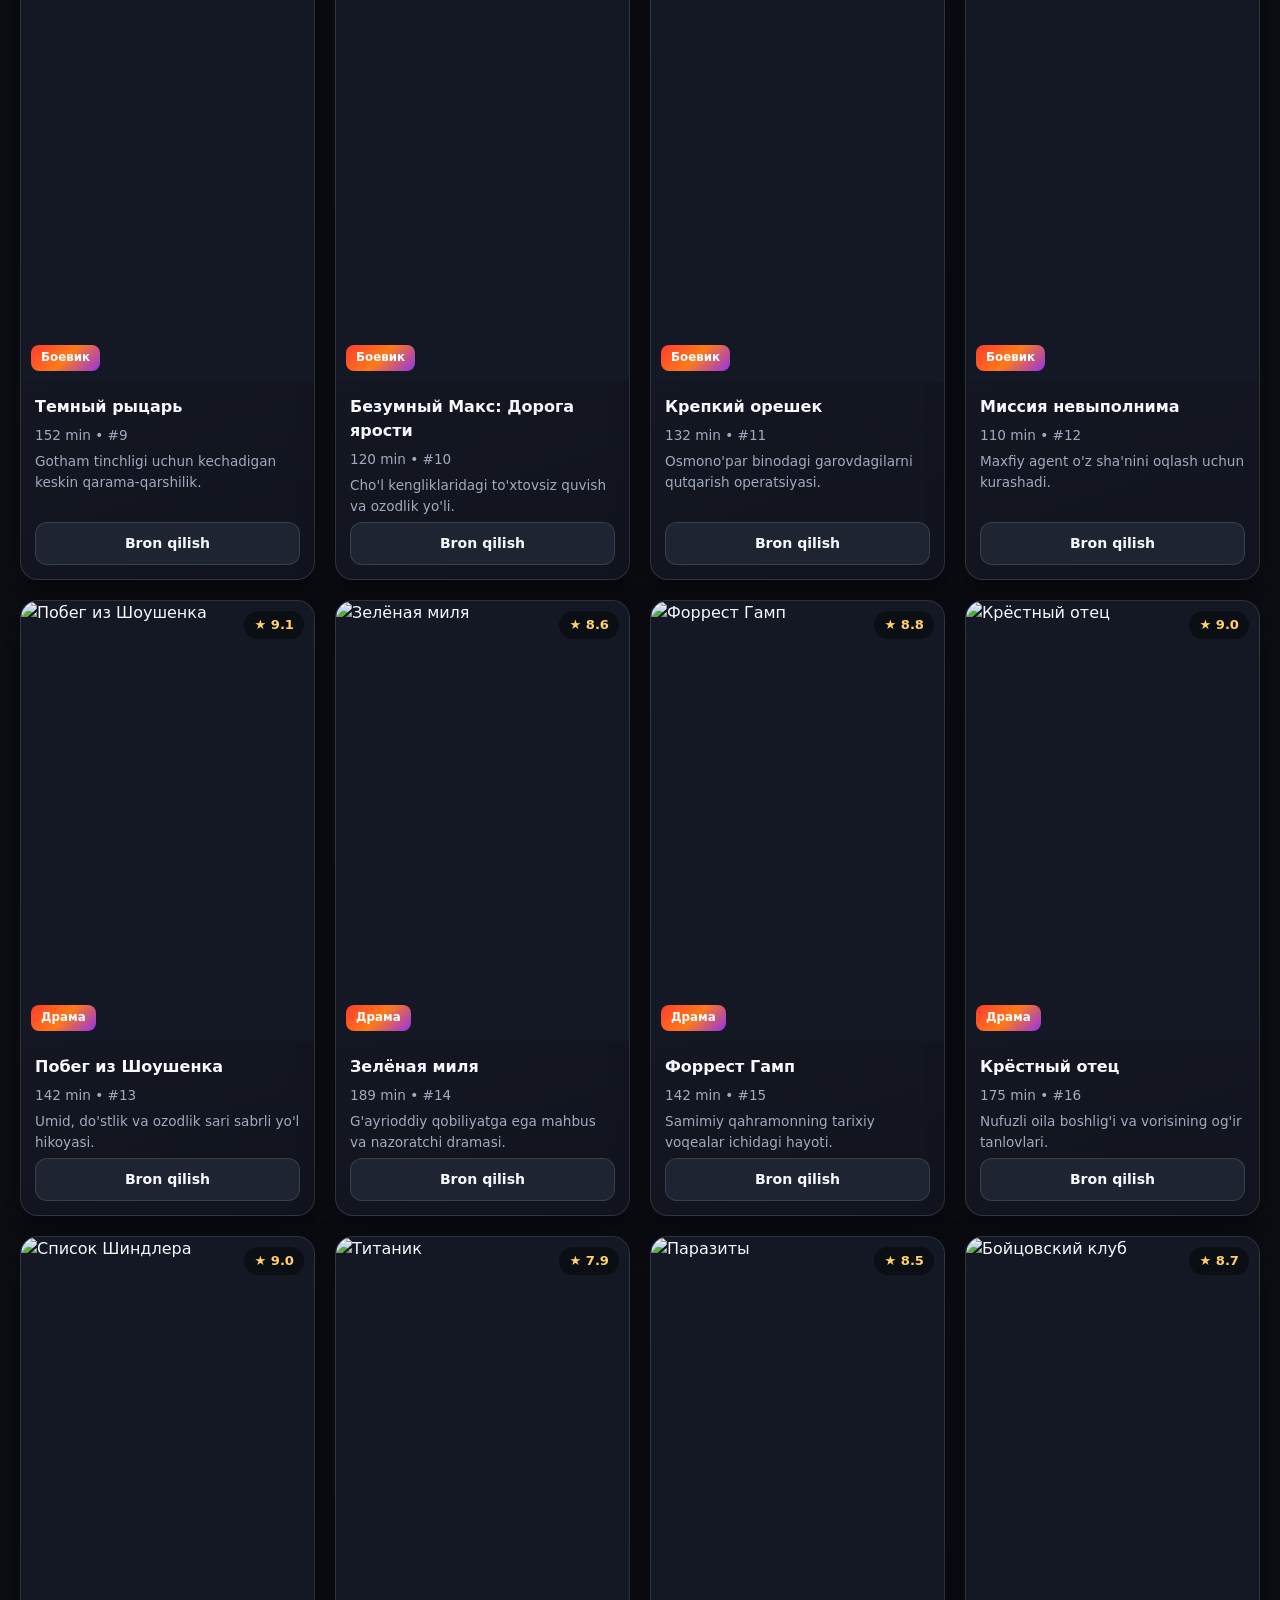
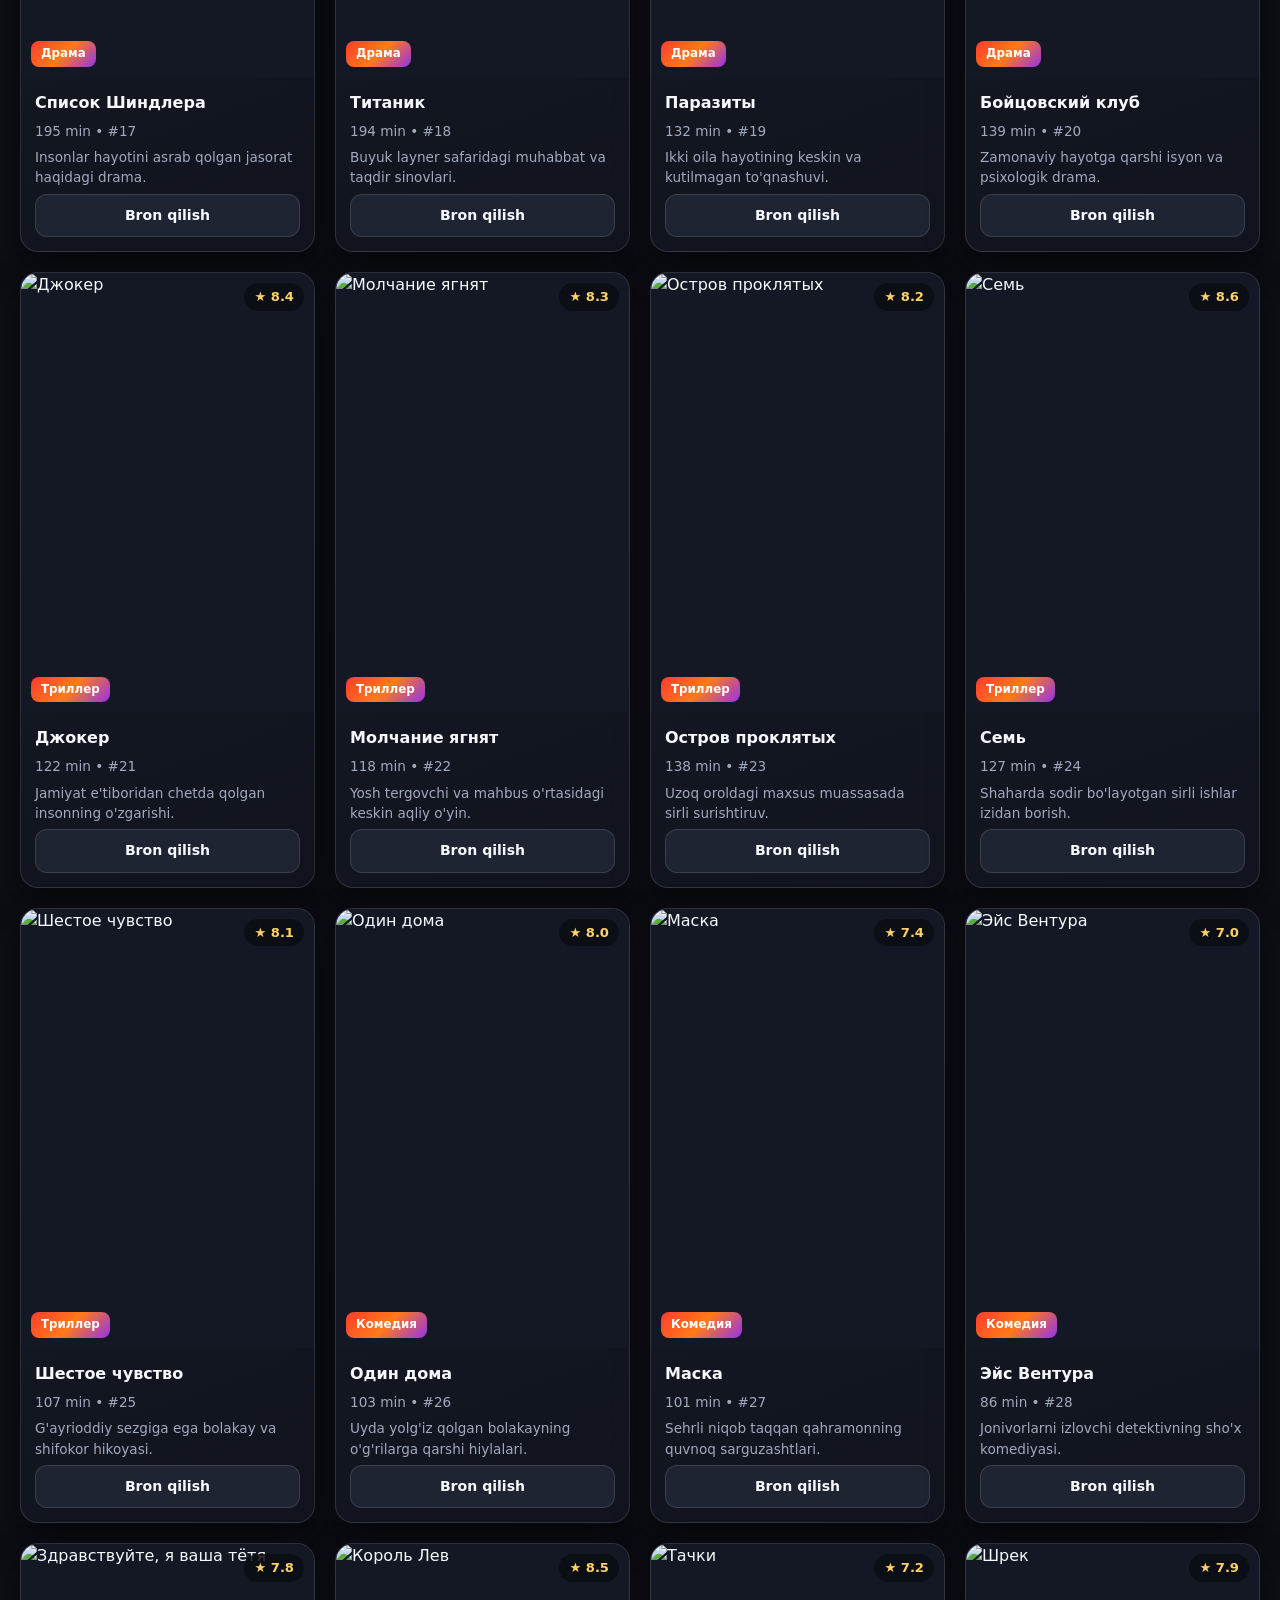
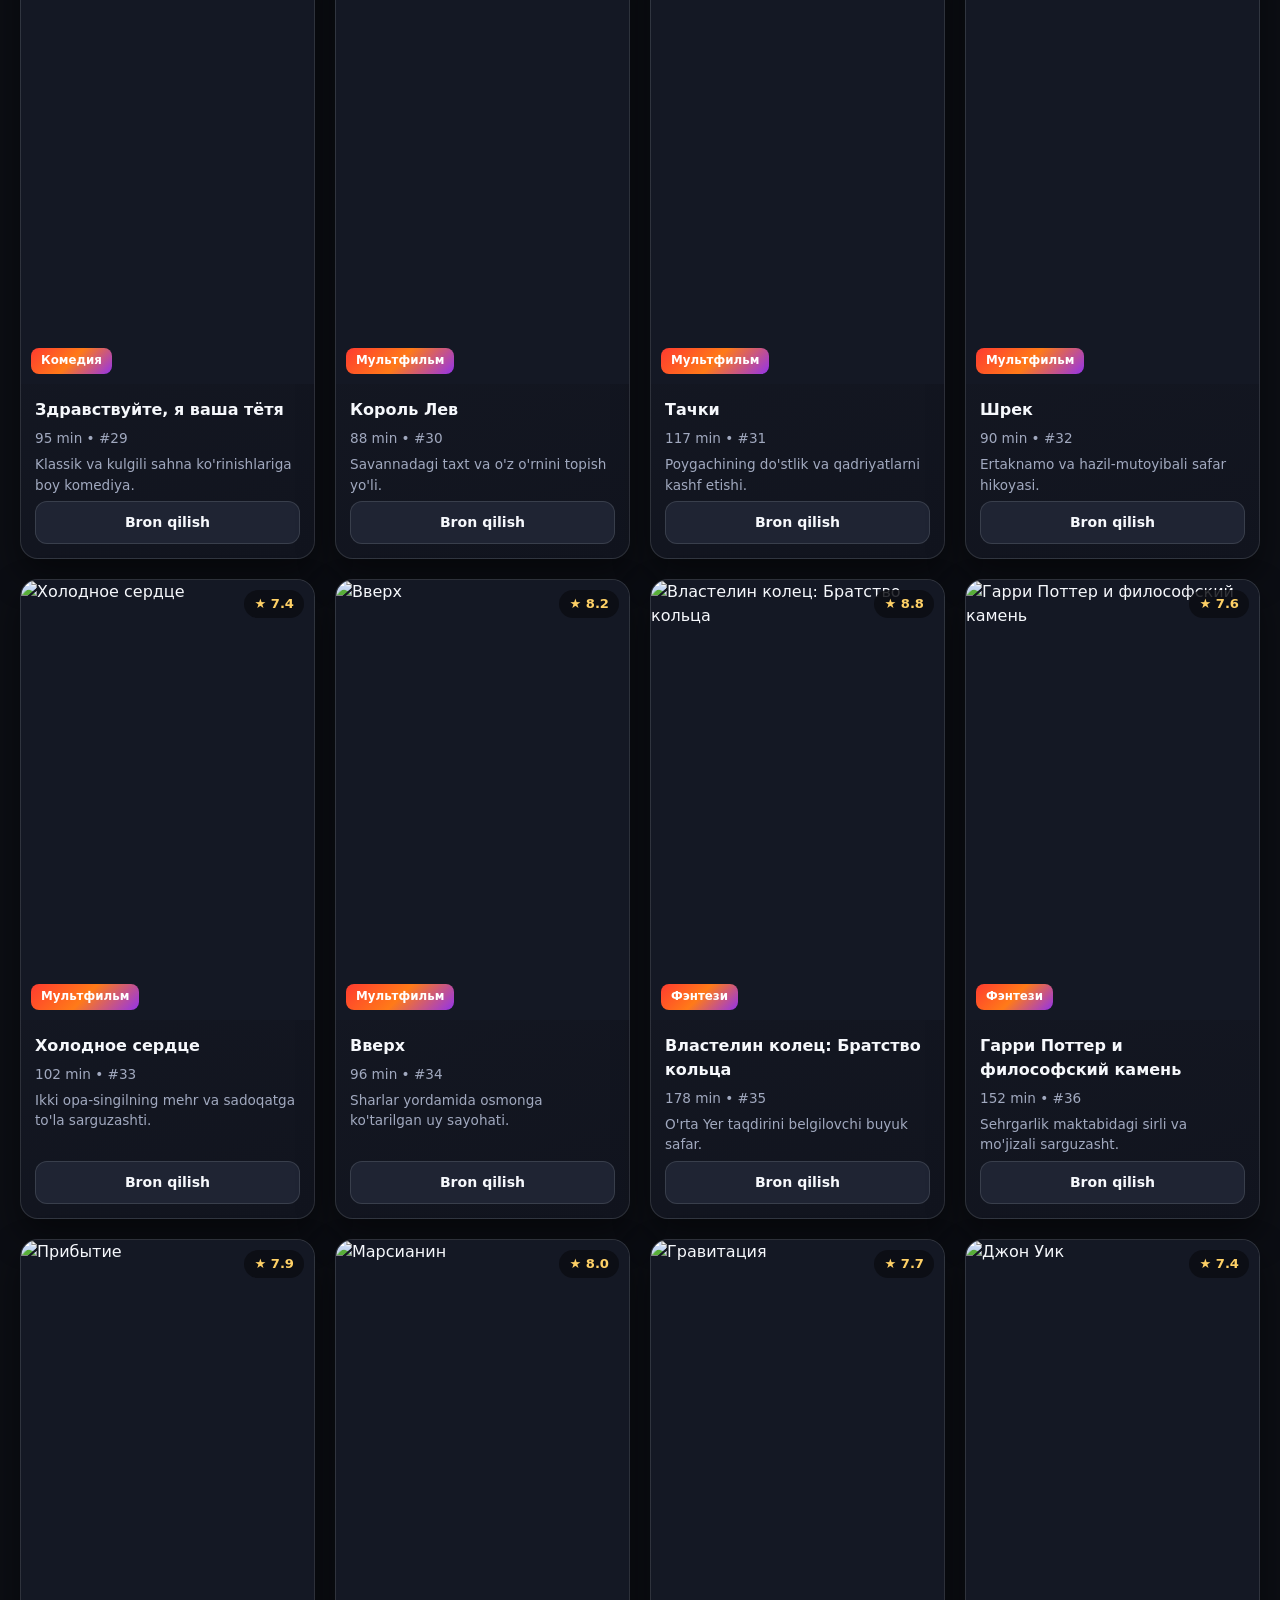
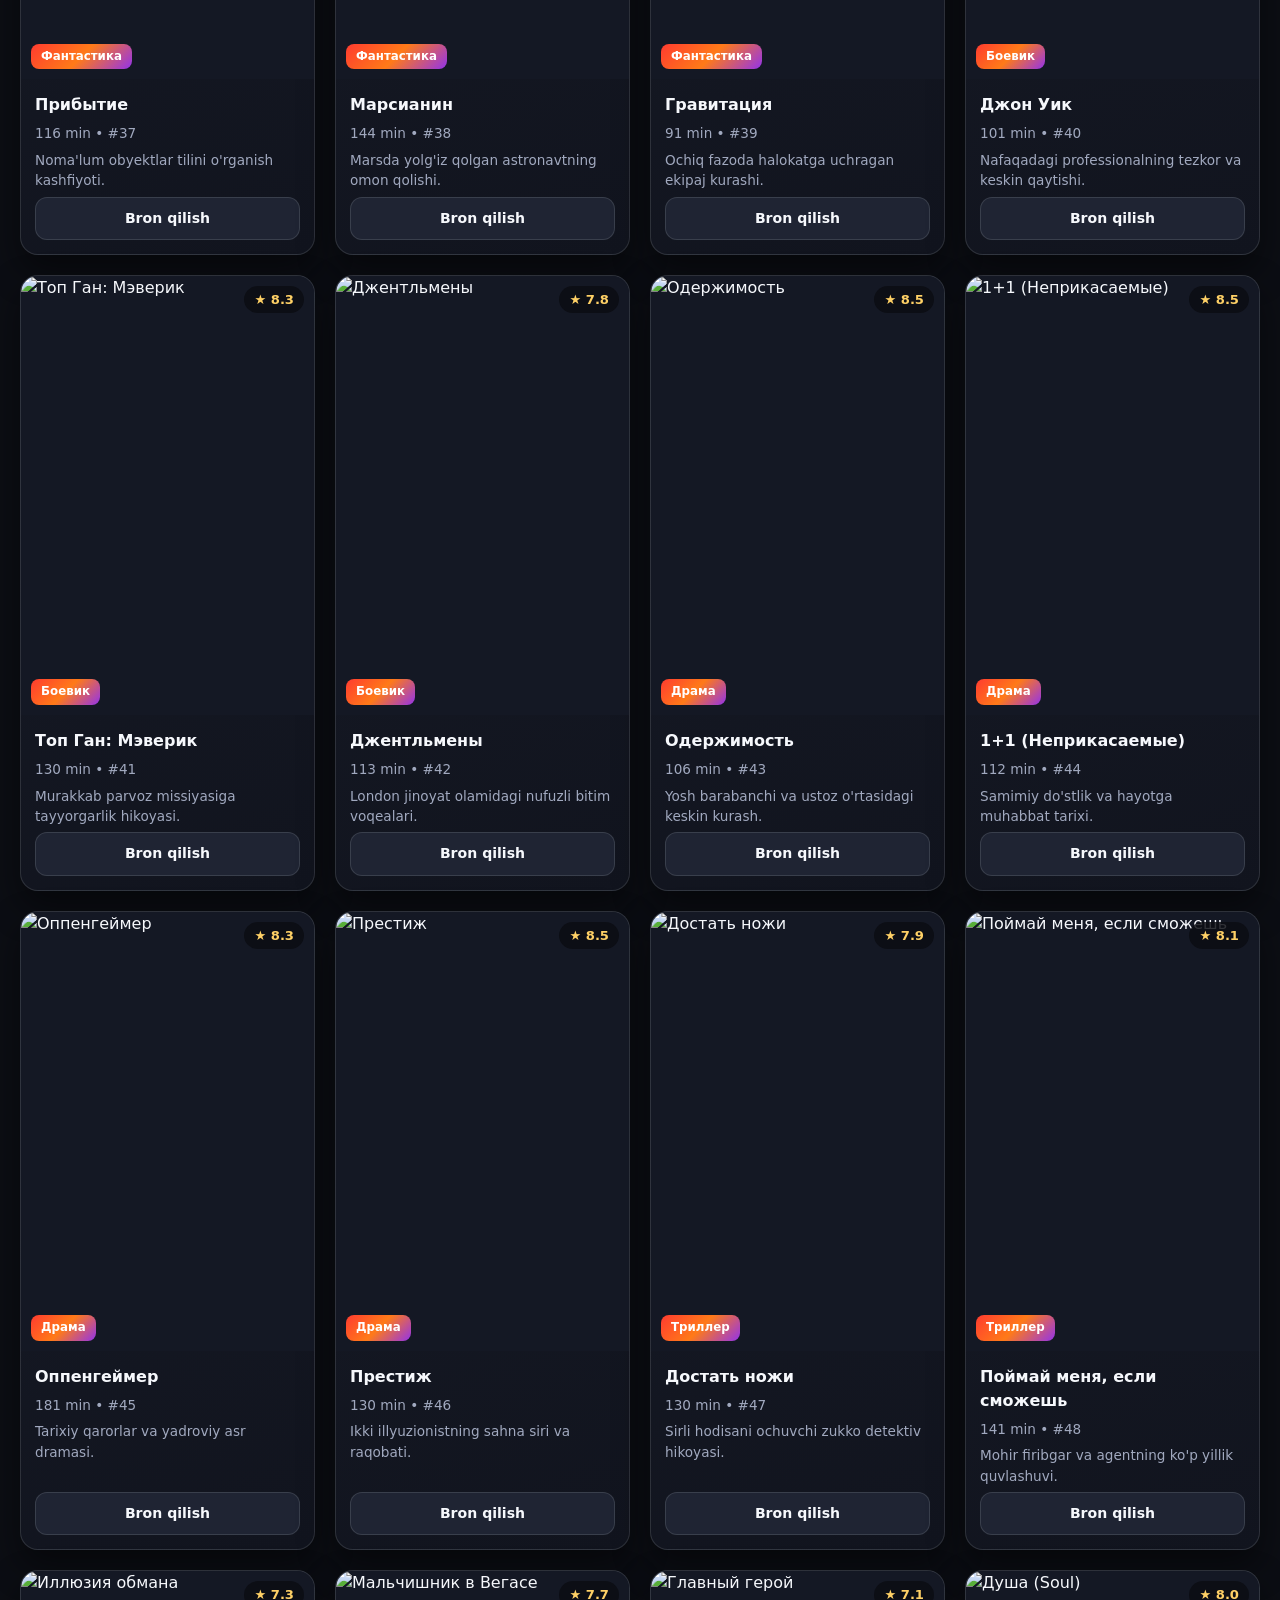
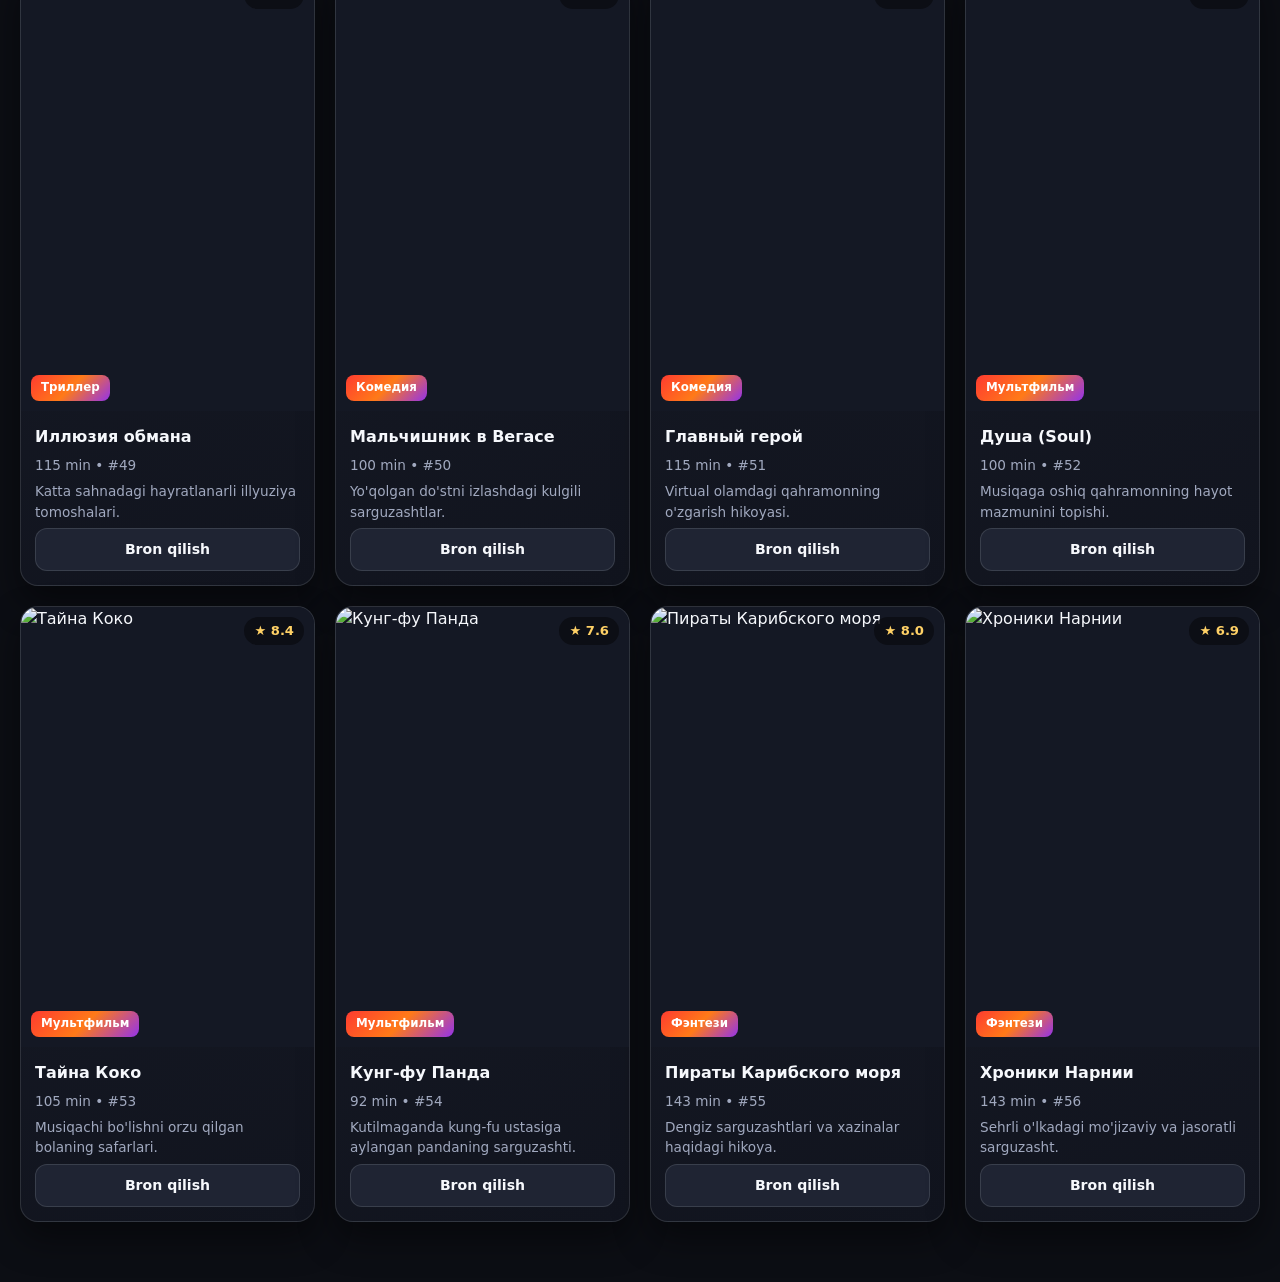
==== commit bda027a2: "Implement feature X to enhance user experience and optimize performance" ====
--- a/katalog.html
+++ b/katalog.html
@@ -19,13 +19,23 @@
       --ease: cubic-bezier(0.22, 1, 0.36, 1);
     }
 
-    *, *::before, *::after {
+    *,
+    *::before,
+    *::after {
       box-sizing: border-box;
-      transition: background 0.35s var(--ease), color 0.3s var(--ease), transform 0.35s var(--ease), border-color 0.3s var(--ease), box-shadow 0.35s var(--ease);
-    }
-
+      transition:
+        background 0.35s var(--ease),
+        color 0.3s var(--ease),
+        transform 0.35s var(--ease),
+        border-color 0.3s var(--ease),
+        box-shadow 0.35s var(--ease);
+    }
+
+    html,
     body {
       margin: 0;
+      max-width: 100%;
+      overflow-x: hidden;
       font-family: system-ui, -apple-system, "Segoe UI", Roboto, sans-serif;
       background: var(--bg);
       color: var(--text);
@@ -37,8 +47,10 @@
       text-decoration: none;
     }
 
-    .sr-only {
+    .genre-radio {
       position: absolute;
+      width: 1px;
+      height: 1px;
       opacity: 0;
       pointer-events: none;
     }
@@ -53,7 +65,7 @@
       top: 0;
       z-index: 40;
       backdrop-filter: blur(14px);
-      background: var(--surface);
+      background: rgba(21, 24, 34, 0.92);
       border-bottom: 1px solid var(--border);
     }
 
@@ -62,7 +74,7 @@
       display: flex;
       align-items: center;
       justify-content: space-between;
-      gap: 14px;
+      gap: 12px;
       flex-wrap: wrap;
     }
 
@@ -71,7 +83,7 @@
       align-items: center;
       gap: 10px;
       font-weight: 800;
-      font-size: 1.3rem;
+      font-size: 1.25rem;
     }
 
     .brand-icon {
@@ -91,11 +103,12 @@
     }
 
     nav a {
-      padding: 8px 14px;
+      padding: 8px 13px;
       border-radius: 10px;
       color: var(--muted);
       font-weight: 600;
-      font-size: 0.94rem;
+      font-size: 0.9rem;
+      white-space: nowrap;
     }
 
     nav a:hover,
@@ -105,11 +118,11 @@
     }
 
     main {
-      padding: 34px 0 60px;
+      padding: 32px 0 60px;
     }
 
     .page-head {
-      margin-bottom: 22px;
+      margin-bottom: 20px;
     }
 
     .page-head h1 {
@@ -120,6 +133,11 @@
     .page-head p {
       margin: 0;
       color: var(--muted);
+    }
+
+    .catalog-section {
+      display: flex;
+      flex-direction: column;
     }
 
     .filters {
@@ -153,13 +171,13 @@
       border-color: transparent;
     }
 
-    #f-sci:checked ~ .grid .card:not([data-g="sci"]),
-    #f-act:checked ~ .grid .card:not([data-g="act"]),
-    #f-drm:checked ~ .grid .card:not([data-g="drm"]),
-    #f-thr:checked ~ .grid .card:not([data-g="thr"]),
-    #f-com:checked ~ .grid .card:not([data-g="com"]),
-    #f-ani:checked ~ .grid .card:not([data-g="ani"]),
-    #f-fnt:checked ~ .grid .card:not([data-g="fnt"]) {
+    #f-sci:checked ~ .grid > .card:not([data-g="sci"]),
+    #f-act:checked ~ .grid > .card:not([data-g="act"]),
+    #f-drm:checked ~ .grid > .card:not([data-g="drm"]),
+    #f-thr:checked ~ .grid > .card:not([data-g="thr"]),
+    #f-com:checked ~ .grid > .card:not([data-g="com"]),
+    #f-ani:checked ~ .grid > .card:not([data-g="ani"]),
+    #f-fnt:checked ~ .grid > .card:not([data-g="fnt"]) {
       display: none;
     }
 
@@ -188,7 +206,7 @@
       position: relative;
       width: 100%;
       aspect-ratio: 2 / 3;
-      background: #121622;
+      background: #141824;
       overflow: hidden;
     }
 
@@ -293,87 +311,90 @@
   <main class="container">
     <div class="page-head">
       <h1>Kinolar katalogi (56 ta film)</h1>
-      <p>Har bir filmning o'z afishasi, bahosi (★) va tavsifi.</p>
+      <p>Har bir kartochkada rasm (object-fit: cover), reyting (★) va tavsif mavjud.</p>
     </div>
 
-    <input type="radio" name="genre" id="f-all" class="sr-only" checked>
-    <input type="radio" name="genre" id="f-sci" class="sr-only">
-    <input type="radio" name="genre" id="f-act" class="sr-only">
-    <input type="radio" name="genre" id="f-drm" class="sr-only">
-    <input type="radio" name="genre" id="f-thr" class="sr-only">
-    <input type="radio" name="genre" id="f-com" class="sr-only">
-    <input type="radio" name="genre" id="f-ani" class="sr-only">
-    <input type="radio" name="genre" id="f-fnt" class="sr-only">
-
-    <div class="filters">
-      <label for="f-all" class="filter-btn">Barchasi (56)</label>
-      <label for="f-sci" class="filter-btn">Фантастика</label>
-      <label for="f-act" class="filter-btn">Боевик</label>
-      <label for="f-drm" class="filter-btn">Драма</label>
-      <label for="f-thr" class="filter-btn">Триллер</label>
-      <label for="f-com" class="filter-btn">Комедия</label>
-      <label for="f-ani" class="filter-btn">Мультфильм</label>
-      <label for="f-fnt" class="filter-btn">Фэнтези</label>
-    </div>
-
-    <div class="grid">
-      <a href="bron.html#film-0" class="card" data-g="sci"><div class="poster-box"><img src="https://image.tmdb.org/t/p/w500/gEU2QniE6E77NI6lCU6MxlNBvIx.jpg" alt="Интерстеллар afisha"><span class="badge-rate">★ 8.6</span><span class="badge-genre">Фантастика</span></div><div class="card-body"><h3 class="card-title">Интерстеллар</h3><p class="card-meta">169 min • #1</p><p class="card-desc">Yangi sayyora izlab fazoga uchgan tadqiqotchilar dramasi.</p><span class="card-btn">Bron qilish</span></div></a>
-      <a href="bron.html#film-1" class="card" data-g="sci"><div class="poster-box"><img src="https://image.tmdb.org/t/p/w500/oYuLEt3zVCKq57qu2F8dT7NIa6f.jpg" alt="Начало afisha"><span class="badge-rate">★ 8.8</span><span class="badge-genre">Фантастика</span></div><div class="card-body"><h3 class="card-title">Начало</h3><p class="card-meta">148 min • #2</p><p class="card-desc">Tushlar qatlamida kechadigan murakkab va hayajonli sarguzasht.</p><span class="card-btn">Bron qilish</span></div></a>
-      <a href="bron.html#film-2" class="card" data-g="sci"><div class="poster-box"><img src="https://image.tmdb.org/t/p/w500/f89U3ADr1oiB1s9GkdPOEpXUk5H.jpg" alt="Матрица afisha"><span class="badge-rate">★ 8.7</span><span class="badge-genre">Фантастика</span></div><div class="card-body"><h3 class="card-title">Матрица</h3><p class="card-meta">136 min • #3</p><p class="card-desc">Raqamli simulyatsiya sirini anglagan qahramon kurashi.</p><span class="card-btn">Bron qilish</span></div></a>
-      <a href="bron.html#film-3" class="card" data-g="sci"><div class="poster-box"><img src="https://image.tmdb.org/t/p/w500/gajva2L0rPYkEWjzgFlBXCAVBE5.jpg" alt="Бегущий по лезвию 2049 afisha"><span class="badge-rate">★ 8.0</span><span class="badge-genre">Фантастика</span></div><div class="card-body"><h3 class="card-title">Бегущий по лезвию 2049</h3><p class="card-meta">164 min • #4</p><p class="card-desc">Kelajak shahridagi yashirin sirni ochuvchi ofitser hikoyasi.</p><span class="card-btn">Bron qilish</span></div></a>
-      <a href="bron.html#film-4" class="card" data-g="sci"><div class="poster-box"><img src="https://image.tmdb.org/t/p/w500/d5NXSklXo0qyIYkgV94XAgMIckC.jpg" alt="Дюна afisha"><span class="badge-rate">★ 8.0</span><span class="badge-genre">Фантастика</span></div><div class="card-body"><h3 class="card-title">Дюна</h3><p class="card-meta">155 min • #5</p><p class="card-desc">Arrakis sayyorasidagi resurs va hokimiyat uchun kurash.</p><span class="card-btn">Bron qilish</span></div></a>
-      <a href="bron.html#film-5" class="card" data-g="sci"><div class="poster-box"><img src="https://image.tmdb.org/t/p/w500/kyeqWdyUXW608qlYkRqosgbbJyK.jpg" alt="Аватар afisha"><span class="badge-rate">★ 7.9</span><span class="badge-genre">Фантастика</span></div><div class="card-body"><h3 class="card-title">Аватар</h3><p class="card-meta">162 min • #6</p><p class="card-desc">Pandora sayyorasidagi tabiat va xalqni himoya qilgan jangchi tarixi.</p><span class="card-btn">Bron qilish</span></div></a>
-      <a href="bron.html#film-6" class="card" data-g="act"><div class="poster-box"><img src="https://image.tmdb.org/t/p/w500/5Mly9q3L1j20a4pO30H0v9I95dT.jpg" alt="Терминатор 2 afisha"><span class="badge-rate">★ 8.5</span><span class="badge-genre">Боевик</span></div><div class="card-body"><h3 class="card-title">Терминатор 2</h3><p class="card-meta">137 min • #7</p><p class="card-desc">Kelajak taqdirini belgilovchi o'smirni himoya qilish missiyasi.</p><span class="card-btn">Bron qilish</span></div></a>
-      <a href="bron.html#film-7" class="card" data-g="act"><div class="poster-box"><img src="https://image.tmdb.org/t/p/w500/ty8TGRuvPUNAmAR1QehdrUFoQWq.jpg" alt="Гладиатор afisha"><span class="badge-rate">★ 8.5</span><span class="badge-genre">Боевик</span></div><div class="card-body"><h3 class="card-title">Гладиатор</h3><p class="card-meta">155 min • #8</p><p class="card-desc">Xiyonatga uchragan sarkardaning Rim arenalarida kurashi.</p><span class="card-btn">Bron qilish</span></div></a>
-      <a href="bron.html#film-8" class="card" data-g="act"><div class="poster-box"><img src="https://image.tmdb.org/t/p/w500/qJ2tW6WMUDux911r6m7haRef0WH.jpg" alt="Темный рыцарь afisha"><span class="badge-rate">★ 9.0</span><span class="badge-genre">Боевик</span></div><div class="card-body"><h3 class="card-title">Темный рыцарь</h3><p class="card-meta">152 min • #9</p><p class="card-desc">Gotham tinchligi uchun kechadigan keskin qarama-qarshilik.</p><span class="card-btn">Bron qilish</span></div></a>
-      <a href="bron.html#film-9" class="card" data-g="act"><div class="poster-box"><img src="https://image.tmdb.org/t/p/w500/8tZYtuWezp8JbcsvHYO0O46tffO.jpg" alt="Безумный Макс: Дорога ярости afisha"><span class="badge-rate">★ 8.1</span><span class="badge-genre">Боевик</span></div><div class="card-body"><h3 class="card-title">Безумный Макс: Дорога ярости</h3><p class="card-meta">120 min • #10</p><p class="card-desc">Cho'l kengliklaridagi to'xtovsiz quvish va ozodlik yo'li.</p><span class="card-btn">Bron qilish</span></div></a>
-      <a href="bron.html#film-10" class="card" data-g="act"><div class="poster-box"><img src="https://image.tmdb.org/t/p/w500/yPisjyLweCl1zwr1GNPmbViyJRZ.jpg" alt="Крепкий орешек afisha"><span class="badge-rate">★ 8.2</span><span class="badge-genre">Боевик</span></div><div class="card-body"><h3 class="card-title">Крепкий орешек</h3><p class="card-meta">132 min • #11</p><p class="card-desc">Osmono'par binodagi garovdagilarni qutqarish operatsiyasi.</p><span class="card-btn">Bron qilish</span></div></a>
-      <a href="bron.html#film-11" class="card" data-g="act"><div class="poster-box"><img src="https://image.tmdb.org/t/p/w500/z0h2I8M2c4k2j9S3p6h5d9e2.jpg" alt="Миссия невыполнима afisha"><span class="badge-rate">★ 7.1</span><span class="badge-genre">Боевик</span></div><div class="card-body"><h3 class="card-title">Миссия невыполнима</h3><p class="card-meta">110 min • #12</p><p class="card-desc">Maxfiy agent o'z sha'nini oqlash uchun kurashadi.</p><span class="card-btn">Bron qilish</span></div></a>
-      <a href="bron.html#film-12" class="card" data-g="drm"><div class="poster-box"><img src="https://image.tmdb.org/t/p/w500/9cqNxx0GxF0bflZmeSMuL5tnGzr.jpg" alt="Побег из Шоушенка afisha"><span class="badge-rate">★ 9.1</span><span class="badge-genre">Драма</span></div><div class="card-body"><h3 class="card-title">Побег из Шоушенка</h3><p class="card-meta">142 min • #13</p><p class="card-desc">Umid, do'stlik va ozodlik sari sabrli yo'l hikoyasi.</p><span class="card-btn">Bron qilish</span></div></a>
-      <a href="bron.html#film-13" class="card" data-g="drm"><div class="poster-box"><img src="https://image.tmdb.org/t/p/w500/velWPhVMQeQKcxggNEU8YmIo52R.jpg" alt="Зелёная миля afisha"><span class="badge-rate">★ 8.6</span><span class="badge-genre">Драма</span></div><div class="card-body"><h3 class="card-title">Зелёная миля</h3><p class="card-meta">189 min • #14</p><p class="card-desc">G'ayrioddiy qobiliyatga ega mahbus va nazoratchi dramasi.</p><span class="card-btn">Bron qilish</span></div></a>
-      <a href="bron.html#film-14" class="card" data-g="drm"><div class="poster-box"><img src="https://image.tmdb.org/t/p/w500/arw2vcBveWOVZr6pxd9XTd1TdQa.jpg" alt="Форрест Гамп afisha"><span class="badge-rate">★ 8.8</span><span class="badge-genre">Драма</span></div><div class="card-body"><h3 class="card-title">Форрест Гамп</h3><p class="card-meta">142 min • #15</p><p class="card-desc">Samimiy qahramonning tarixiy voqealar ichidagi hayoti.</p><span class="card-btn">Bron qilish</span></div></a>
-      <a href="bron.html#film-15" class="card" data-g="drm"><div class="poster-box"><img src="https://image.tmdb.org/t/p/w500/3bhkrj58Vtu7enYsRolD1fZdja1.jpg" alt="Крёстный отец afisha"><span class="badge-rate">★ 9.0</span><span class="badge-genre">Драма</span></div><div class="card-body"><h3 class="card-title">Крёстный отец</h3><p class="card-meta">175 min • #16</p><p class="card-desc">Nufuzli oila boshlig'i va vorisining og'ir tanlovlari.</p><span class="card-btn">Bron qilish</span></div></a>
-      <a href="bron.html#film-16" class="card" data-g="drm"><div class="poster-box"><img src="https://image.tmdb.org/t/p/w500/sF1U4EUQS8YHUYjNl3pMGNIQyr0.jpg" alt="Список Шиндлера afisha"><span class="badge-rate">★ 9.0</span><span class="badge-genre">Драма</span></div><div class="card-body"><h3 class="card-title">Список Шиндлера</h3><p class="card-meta">195 min • #17</p><p class="card-desc">Insonlar hayotini asrab qolgan jasorat haqidagi drama.</p><span class="card-btn">Bron qilish</span></div></a>
-      <a href="bron.html#film-17" class="card" data-g="drm"><div class="poster-box"><img src="https://image.tmdb.org/t/p/w500/9xjZS2rlVxm8SFx8kPC3aIGCOYQ.jpg" alt="Титаник afisha"><span class="badge-rate">★ 7.9</span><span class="badge-genre">Драма</span></div><div class="card-body"><h3 class="card-title">Титаник</h3><p class="card-meta">194 min • #18</p><p class="card-desc">Buyuk layner safaridagi muhabbat va taqdir sinovlari.</p><span class="card-btn">Bron qilish</span></div></a>
-      <a href="bron.html#film-18" class="card" data-g="drm"><div class="poster-box"><img src="https://image.tmdb.org/t/p/w500/7IiTTgloJzvGI1TAYymCfbfl3vT.jpg" alt="Паразиты afisha"><span class="badge-rate">★ 8.5</span><span class="badge-genre">Драма</span></div><div class="card-body"><h3 class="card-title">Паразиты</h3><p class="card-meta">132 min • #19</p><p class="card-desc">Ikki oila hayotining keskin va kutilmagan to'qnashuvi.</p><span class="card-btn">Bron qilish</span></div></a>
-      <a href="bron.html#film-19" class="card" data-g="drm"><div class="poster-box"><img src="https://image.tmdb.org/t/p/w500/pB8BM7pdSp6B6Ih7QZ4DrQ3PmJK.jpg" alt="Бойцовский клуб afisha"><span class="badge-rate">★ 8.7</span><span class="badge-genre">Драма</span></div><div class="card-body"><h3 class="card-title">Бойцовский клуб</h3><p class="card-meta">139 min • #20</p><p class="card-desc">Zamonaviy hayotga qarshi isyon va psixologik drama.</p><span class="card-btn">Bron qilish</span></div></a>
-      <a href="bron.html#film-20" class="card" data-g="thr"><div class="poster-box"><img src="https://image.tmdb.org/t/p/w500/udDclJoHjfjb8Ekgsd4FDteOkCU.jpg" alt="Джокер afisha"><span class="badge-rate">★ 8.4</span><span class="badge-genre">Триллер</span></div><div class="card-body"><h3 class="card-title">Джокер</h3><p class="card-meta">122 min • #21</p><p class="card-desc">Jamiyat e'tiboridan chetda qolgan insonning o'zgarishi.</p><span class="card-btn">Bron qilish</span></div></a>
-      <a href="bron.html#film-21" class="card" data-g="thr"><div class="poster-box"><img src="https://image.tmdb.org/t/p/w500/uS2m0Y1899a26g0L7w8T5d3m2c1.jpg" alt="Молчание ягнят afisha"><span class="badge-rate">★ 8.3</span><span class="badge-genre">Триллер</span></div><div class="card-body"><h3 class="card-title">Молчание ягнят</h3><p class="card-meta">118 min • #22</p><p class="card-desc">Yosh tergovchi va mahbus o'rtasidagi keskin aqliy o'yin.</p><span class="card-btn">Bron qilish</span></div></a>
-      <a href="bron.html#film-22" class="card" data-g="thr"><div class="poster-box"><img src="https://image.tmdb.org/t/p/w500/4n1v6G8T3p6N1e0V9z7x2c4b5a6.jpg" alt="Остров проклятых afisha"><span class="badge-rate">★ 8.2</span><span class="badge-genre">Триллер</span></div><div class="card-body"><h3 class="card-title">Остров проклятых</h3><p class="card-meta">138 min • #23</p><p class="card-desc">Uzoq oroldagi maxsus muassasada sirli surishtiruv.</p><span class="card-btn">Bron qilish</span></div></a>
-      <a href="bron.html#film-23" class="card" data-g="thr"><div class="poster-box"><img src="https://image.tmdb.org/t/p/w500/6yoghtyTpznpBik8EngEmJskVUO.jpg" alt="Семь afisha"><span class="badge-rate">★ 8.6</span><span class="badge-genre">Триллер</span></div><div class="card-body"><h3 class="card-title">Семь</h3><p class="card-meta">127 min • #24</p><p class="card-desc">Shaharda sodir bo'layotgan sirli ishlar izidan borish.</p><span class="card-btn">Bron qilish</span></div></a>
-      <a href="bron.html#film-24" class="card" data-g="thr"><div class="poster-box"><img src="https://image.tmdb.org/t/p/w500/4fLZUr1e65hKPPVIvRWTkTvLEwQ.jpg" alt="Шестое чувство afisha"><span class="badge-rate">★ 8.1</span><span class="badge-genre">Триллер</span></div><div class="card-body"><h3 class="card-title">Шестое чувство</h3><p class="card-meta">107 min • #25</p><p class="card-desc">G'ayrioddiy sezgiga ega bolakay va shifokor hikoyasi.</p><span class="card-btn">Bron qilish</span></div></a>
-      <a href="bron.html#film-25" class="card" data-g="com"><div class="poster-box"><img src="https://image.tmdb.org/t/p/w500/onTSkiL8VVlAzBW8Nka67fa5Klj.jpg" alt="Один дома afisha"><span class="badge-rate">★ 8.0</span><span class="badge-genre">Комедия</span></div><div class="card-body"><h3 class="card-title">Один дома</h3><p class="card-meta">103 min • #26</p><p class="card-desc">Uyda yolg'iz qolgan bolakayning o'g'rilarga qarshi hiylalari.</p><span class="card-btn">Bron qilish</span></div></a>
-      <a href="bron.html#film-26" class="card" data-g="com"><div class="poster-box"><img src="https://image.tmdb.org/t/p/w500/xO8b7837f9G9p9r5p8w2y1z3x4c.jpg" alt="Маска afisha"><span class="badge-rate">★ 7.4</span><span class="badge-genre">Комедия</span></div><div class="card-body"><h3 class="card-title">Маска</h3><p class="card-meta">101 min • #27</p><p class="card-desc">Sehrli niqob taqqan qahramonning quvnoq sarguzashtlari.</p><span class="card-btn">Bron qilish</span></div></a>
-      <a href="bron.html#film-27" class="card" data-g="com"><div class="poster-box"><img src="https://image.tmdb.org/t/p/w500/w49z0h5g1f2d3s4a5p6o7i8u9y.jpg" alt="Эйс Вентура afisha"><span class="badge-rate">★ 7.0</span><span class="badge-genre">Комедия</span></div><div class="card-body"><h3 class="card-title">Эйс Вентура</h3><p class="card-meta">86 min • #28</p><p class="card-desc">Jonivorlarni izlovchi detektivning sho'x komediyasi.</p><span class="card-btn">Bron qilish</span></div></a>
-      <a href="bron.html#film-28" class="card" data-g="com"><div class="poster-box"><img src="https://image.tmdb.org/t/p/w500/7v1x2c3v4b5n6m7q8w9e0r1t2y.jpg" alt="Здравствуйте, я ваша тётя afisha"><span class="badge-rate">★ 7.8</span><span class="badge-genre">Комедия</span></div><div class="card-body"><h3 class="card-title">Здравствуйте, я ваша тётя</h3><p class="card-meta">95 min • #29</p><p class="card-desc">Klassik va kulgili sahna ko'rinishlariga boy komediya.</p><span class="card-btn">Bron qilish</span></div></a>
-      <a href="bron.html#film-29" class="card" data-g="ani"><div class="poster-box"><img src="https://image.tmdb.org/t/p/w500/sKCr78MXSLixwmZ8DyJLrpMsd15.jpg" alt="Король Лев afisha"><span class="badge-rate">★ 8.5</span><span class="badge-genre">Мультфильм</span></div><div class="card-body"><h3 class="card-title">Король Лев</h3><p class="card-meta">88 min • #30</p><p class="card-desc">Savannadagi taxt va o'z o'rnini topish yo'li.</p><span class="card-btn">Bron qilish</span></div></a>
-      <a href="bron.html#film-30" class="card" data-g="ani"><div class="poster-box"><img src="https://image.tmdb.org/t/p/w500/2b4o1u2y3t4r5e6w7q8a9s0d1f.jpg" alt="Тачки afisha"><span class="badge-rate">★ 7.2</span><span class="badge-genre">Мультфильм</span></div><div class="card-body"><h3 class="card-title">Тачки</h3><p class="card-meta">117 min • #31</p><p class="card-desc">Poygachining do'stlik va qadriyatlarni kashf etishi.</p><span class="card-btn">Bron qilish</span></div></a>
-      <a href="bron.html#film-31" class="card" data-g="ani"><div class="poster-box"><img src="https://image.tmdb.org/t/p/w500/iB6xBwK3hOUyIM3t97v1v2x3c4v.jpg" alt="Шрек afisha"><span class="badge-rate">★ 7.9</span><span class="badge-genre">Мультфильм</span></div><div class="card-body"><h3 class="card-title">Шрек</h3><p class="card-meta">90 min • #32</p><p class="card-desc">Ertaknamo va hazil-mutoyibali safar hikoyasi.</p><span class="card-btn">Bron qilish</span></div></a>
-      <a href="bron.html#film-32" class="card" data-g="ani"><div class="poster-box"><img src="https://image.tmdb.org/t/p/w500/mbm8h3g4f5d6s7a8p9o0i1u2y3.jpg" alt="Холодное сердце afisha"><span class="badge-rate">★ 7.4</span><span class="badge-genre">Мультфильм</span></div><div class="card-body"><h3 class="card-title">Холодное сердце</h3><p class="card-meta">102 min • #33</p><p class="card-desc">Ikki opa-singilning mehr va sadoqatga to'la sarguzashti.</p><span class="card-btn">Bron qilish</span></div></a>
-      <a href="bron.html#film-33" class="card" data-g="ani"><div class="poster-box"><img src="https://image.tmdb.org/t/p/w500/np234567890qweasdZXC123456.jpg" alt="Вверх afisha"><span class="badge-rate">★ 8.2</span><span class="badge-genre">Мультфильм</span></div><div class="card-body"><h3 class="card-title">Вверх</h3><p class="card-meta">96 min • #34</p><p class="card-desc">Sharlar yordamida osmonga ko'tarilgan uy sayohati.</p><span class="card-btn">Bron qilish</span></div></a>
-      <a href="bron.html#film-34" class="card" data-g="fnt"><div class="poster-box"><img src="https://image.tmdb.org/t/p/w500/6oom5QYQ2yQTMJIbnvbkBL9cHo6.jpg" alt="Властелин колец: Братство кольца afisha"><span class="badge-rate">★ 8.8</span><span class="badge-genre">Фэнтези</span></div><div class="card-body"><h3 class="card-title">Властелин колец: Братство кольца</h3><p class="card-meta">178 min • #35</p><p class="card-desc">O'rta Yer taqdirini belgilovchi buyuk safar.</p><span class="card-btn">Bron qilish</span></div></a>
-      <a href="bron.html#film-35" class="card" data-g="fnt"><div class="poster-box"><img src="https://image.tmdb.org/t/p/w500/wuMc08IPKEatf9rnMNXvIDxqP4W.jpg" alt="Гарри Поттер и философский камень afisha"><span class="badge-rate">★ 7.6</span><span class="badge-genre">Фэнтези</span></div><div class="card-body"><h3 class="card-title">Гарри Поттер и философский камень</h3><p class="card-meta">152 min • #36</p><p class="card-desc">Sehrgarlik maktabidagi sirli va mo'jizali sarguzasht.</p><span class="card-btn">Bron qilish</span></div></a>
-
-      <a href="bron.html#film-36" class="card" data-g="sci"><div class="poster-box"><img src="https://image.tmdb.org/t/p/w500/x2FJsf1ZaIm677u5T37y5s3s1d2.jpg" alt="Прибытие afisha"><span class="badge-rate">★ 7.9</span><span class="badge-genre">Фантастика</span></div><div class="card-body"><h3 class="card-title">Прибытие</h3><p class="card-meta">116 min • #37</p><p class="card-desc">Noma'lum obyektlar tilini o'rganish kashfiyoti.</p><span class="card-btn">Bron qilish</span></div></a>
-      <a href="bron.html#film-37" class="card" data-g="sci"><div class="poster-box"><img src="https://image.tmdb.org/t/p/w500/5B6xBwK3hOUyIM3t97v1v2x3c4v.jpg" alt="Марсианин afisha"><span class="badge-rate">★ 8.0</span><span class="badge-genre">Фантастика</span></div><div class="card-body"><h3 class="card-title">Марсианин</h3><p class="card-meta">144 min • #38</p><p class="card-desc">Marsda yolg'iz qolgan astronavtning omon qolishi.</p><span class="card-btn">Bron qilish</span></div></a>
-      <a href="bron.html#film-38" class="card" data-g="sci"><div class="poster-box"><img src="https://image.tmdb.org/t/p/w500/9n2tJBplPbgR2ca05hS5CKXwP2c.jpg" alt="Гравитация afisha"><span class="badge-rate">★ 7.7</span><span class="badge-genre">Фантастика</span></div><div class="card-body"><h3 class="card-title">Гравитация</h3><p class="card-meta">91 min • #39</p><p class="card-desc">Ochiq fazoda halokatga uchragan ekipaj kurashi.</p><span class="card-btn">Bron qilish</span></div></a>
-      <a href="bron.html#film-39" class="card" data-g="act"><div class="poster-box"><img src="https://image.tmdb.org/t/p/w500/fZPSd91yGE9fTuCe3oRan6P1H12.jpg" alt="Джон Уик afisha"><span class="badge-rate">★ 7.4</span><span class="badge-genre">Боевик</span></div><div class="card-body"><h3 class="card-title">Джон Уик</h3><p class="card-meta">101 min • #40</p><p class="card-desc">Nafaqadagi professionalning tezkor va keskin qaytishi.</p><span class="card-btn">Bron qilish</span></div></a>
-      <a href="bron.html#film-40" class="card" data-g="act"><div class="poster-box"><img src="https://image.tmdb.org/t/p/w500/6drCMFmh9raG3d539z23916232.jpg" alt="Топ Ган: Мэверик afisha"><span class="badge-rate">★ 8.3</span><span class="badge-genre">Боевик</span></div><div class="card-body"><h3 class="card-title">Топ Ган: Мэверик</h3><p class="card-meta">130 min • #41</p><p class="card-desc">Murakkab parvoz missiyasiga tayyorgarlik hikoyasi.</p><span class="card-btn">Bron qilish</span></div></a>
-      <a href="bron.html#film-41" class="card" data-g="act"><div class="poster-box"><img src="https://image.tmdb.org/t/p/w500/ob1y6B6043214567890qwertyui.jpg" alt="Джентльмены afisha"><span class="badge-rate">★ 7.8</span><span class="badge-genre">Боевик</span></div><div class="card-body"><h3 class="card-title">Джентльмены</h3><p class="card-meta">113 min • #42</p><p class="card-desc">London jinoyat olamidagi nufuzli bitim voqealari.</p><span class="card-btn">Bron qilish</span></div></a>
-      <a href="bron.html#film-42" class="card" data-g="drm"><div class="poster-box"><img src="https://image.tmdb.org/t/p/w500/7pO9z1x2c3v4b5n6m7a8s9d0f1.jpg" alt="Одержимость afisha"><span class="badge-rate">★ 8.5</span><span class="badge-genre">Драма</span></div><div class="card-body"><h3 class="card-title">Одержимость</h3><p class="card-meta">106 min • #43</p><p class="card-desc">Yosh barabanchi va ustoz o'rtasidagi keskin kurash.</p><span class="card-btn">Bron qilish</span></div></a>
-      <a href="bron.html#film-43" class="card" data-g="drm"><div class="poster-box"><img src="https://image.tmdb.org/t/p/w500/8qW2e3r4t5y6u7i8o9p0a1s2d3.jpg" alt="1+1 (Неприкасаемые) afisha"><span class="badge-rate">★ 8.5</span><span class="badge-genre">Драма</span></div><div class="card-body"><h3 class="card-title">1+1 (Неприкасаемые)</h3><p class="card-meta">112 min • #44</p><p class="card-desc">Samimiy do'stlik va hayotga muhabbat tarixi.</p><span class="card-btn">Bron qilish</span></div></a>
-      <a href="bron.html#film-44" class="card" data-g="drm"><div class="poster-box"><img src="https://image.tmdb.org/t/p/w500/8Gxv8gSFCU0XGDykEGv7zR1n2ua.jpg" alt="Оппенгеймер afisha"><span class="badge-rate">★ 8.3</span><span class="badge-genre">Драма</span></div><div class="card-body"><h3 class="card-title">Оппенгеймер</h3><p class="card-meta">181 min • #45</p><p class="card-desc">Tarixiy qarorlar va yadroviy asr dramasi.</p><span class="card-btn">Bron qilish</span></div></a>
-      <a href="bron.html#film-45" class="card" data-g="drm"><div class="poster-box"><img src="https://image.tmdb.org/t/p/w500/t2z3x4c5v6b7n8m9q0w1e2r3t4.jpg" alt="Престиж afisha"><span class="badge-rate">★ 8.5</span><span class="badge-genre">Драма</span></div><div class="card-body"><h3 class="card-title">Престиж</h3><p class="card-meta">130 min • #46</p><p class="card-desc">Ikki illyuzionistning sahna siri va raqobati.</p><span class="card-btn">Bron qilish</span></div></a>
-      <a href="bron.html#film-46" class="card" data-g="thr"><div class="poster-box"><img src="https://image.tmdb.org/t/p/w500/pZg1z2x3c4v5b6n7m8l9k0j1h2.jpg" alt="Достать ножи afisha"><span class="badge-rate">★ 7.9</span><span class="badge-genre">Триллер</span></div><div class="card-body"><h3 class="card-title">Достать ножи</h3><p class="card-meta">130 min • #47</p><p class="card-desc">Sirli hodisani ochuvchi zukko detektiv hikoyasi.</p><span class="card-btn">Bron qilish</span></div></a>
-      <a href="bron.html#film-47" class="card" data-g="thr"><div class="poster-box"><img src="https://image.tmdb.org/t/p/w500/q1w2e3r4t5y6u7i8o9p0z1x2c3.jpg" alt="Поймай меня, если сможешь afisha"><span class="badge-rate">★ 8.1</span><span class="badge-genre">Триллер</span></div><div class="card-body"><h3 class="card-title">Поймай меня, если сможешь</h3><p class="card-meta">141 min • #48</p><p class="card-desc">Mohir firibgar va agentning ko'p yillik quvlashuvi.</p><span class="card-btn">Bron qilish</span></div></a>
-      <a href="bron.html#film-48" class="card" data-g="thr"><div class="poster-box"><img src="https://image.tmdb.org/t/p/w500/a1s2d3f4g5h6j7k8l9z0x1c2v3.jpg" alt="Иллюзия обмана afisha"><span class="badge-rate">★ 7.3</span><span class="badge-genre">Триллер</span></div><div class="card-body"><h3 class="card-title">Иллюзия обмана</h3><p class="card-meta">115 min • #49</p><p class="card-desc">Katta sahnadagi hayratlanarli illyuziya tomoshalari.</p><span class="card-btn">Bron qilish</span></div></a>
-      <a href="bron.html#film-49" class="card" data-g="com"><div class="poster-box"><img src="https://image.tmdb.org/t/p/w500/z1x2c3v4b5n6m7q8w9e0r1t2y3.jpg" alt="Мальчишник в Вегасе afisha"><span class="badge-rate">★ 7.7</span><span class="badge-genre">Комедия</span></div><div class="card-body"><h3 class="card-title">Мальчишник в Вегасе</h3><p class="card-meta">100 min • #50</p><p class="card-desc">Yo'qolgan do'stni izlashdagi kulgili sarguzashtlar.</p><span class="card-btn">Bron qilish</span></div></a>
-      <a href="bron.html#film-50" class="card" data-g="com"><div class="poster-box"><img src="https://image.tmdb.org/t/p/w500/m1n2b3v4c5x6z7l8k9j0h1g2f3.jpg" alt="Главный герой afisha"><span class="badge-rate">★ 7.1</span><span class="badge-genre">Комедия</span></div><div class="card-body"><h3 class="card-title">Главный герой</h3><p class="card-meta">115 min • #51</p><p class="card-desc">Virtual olamdagi qahramonning o'zgarish hikoyasi.</p><span class="card-btn">Bron qilish</span></div></a>
-      <a href="bron.html#film-51" class="card" data-g="ani"><div class="poster-box"><img src="https://image.tmdb.org/t/p/w500/hm58l415807467890qwertyuiop.jpg" alt="Душа (Soul) afisha"><span class="badge-rate">★ 8.0</span><span class="badge-genre">Мультфильм</span></div><div class="card-body"><h3 class="card-title">Душа (Soul)</h3><p class="card-meta">100 min • #52</p><p class="card-desc">Musiqaga oshiq qahramonning hayot mazmunini topishi.</p><span class="card-btn">Bron qilish</span></div></a>
-      <a href="bron.html#film-52" class="card" data-g="ani"><div class="poster-box"><img src="https://image.tmdb.org/t/p/w500/gGEsBPAijhVUFoiNpgZXqRVWJt2.jpg" alt="Тайна Коко afisha"><span class="badge-rate">★ 8.4</span><span class="badge-genre">Мультфильм</span></div><div class="card-body"><h3 class="card-title">Тайна Коко</h3><p class="card-meta">105 min • #53</p><p class="card-desc">Musiqachi bo'lishni orzu qilgan bolaning safarlari.</p><span class="card-btn">Bron qilish</span></div></a>
-      <a href="bron.html#film-53" class="card" data-g="ani"><div class="poster-box"><img src="https://image.tmdb.org/t/p/w500/w1e2r3t4y5u6i7o8p9a0s1d2f3.jpg" alt="Кунг-фу Панда afisha"><span class="badge-rate">★ 7.6</span><span class="badge-genre">Мультфильм</span></div><div class="card-body"><h3 class="card-title">Кунг-фу Панда</h3><p class="card-meta">92 min • #54</p><p class="card-desc">Kutilmaganda kung-fu ustasiga aylangan pandaning sarguzashti.</p><span class="card-btn">Bron qilish</span></div></a>
-      <a href="bron.html#film-54" class="card" data-g="fnt"><div class="poster-box"><img src="https://image.tmdb.org/t/p/w500/z8CB3kuJaoUVcbAZ8uWMfzkzWpR.jpg" alt="Пираты Карибского моря afisha"><span class="badge-rate">★ 8.0</span><span class="badge-genre">Фэнтези</span></div><div class="card-body"><h3 class="card-title">Пираты Карибского моря</h3><p class="card-meta">143 min • #55</p><p class="card-desc">Dengiz sarguzashtlari va xazinalar haqidagi hikoya.</p><span class="card-btn">Bron qilish</span></div></a>
-      <a href="bron.html#film-55" class="card" data-g="fnt"><div class="poster-box"><img src="https://image.tmdb.org/t/p/w500/i1j2k3l4z5x6c7v8b9n0m1q2w3.jpg" alt="Хроники Нарнии afisha"><span class="badge-rate">★ 6.9</span><span class="badge-genre">Фэнтези</span></div><div class="card-body"><h3 class="card-title">Хроники Нарнии</h3><p class="card-meta">143 min • #56</p><p class="card-desc">Sehrli o'lkadagi mo'jizaviy va jasoratli sarguzasht.</p><span class="card-btn">Bron qilish</span></div></a>
+    <div class="catalog-section">
+      <input type="radio" name="genre" id="f-all" class="genre-radio" checked>
+      <input type="radio" name="genre" id="f-sci" class="genre-radio">
+      <input type="radio" name="genre" id="f-act" class="genre-radio">
+      <input type="radio" name="genre" id="f-drm" class="genre-radio">
+      <input type="radio" name="genre" id="f-thr" class="genre-radio">
+      <input type="radio" name="genre" id="f-com" class="genre-radio">
+      <input type="radio" name="genre" id="f-ani" class="genre-radio">
+      <input type="radio" name="genre" id="f-fnt" class="genre-radio">
+
+      <div class="filters">
+        <label for="f-all" class="filter-btn">Barchasi (56)</label>
+        <label for="f-sci" class="filter-btn">Фантастика</label>
+        <label for="f-act" class="filter-btn">Боевик</label>
+        <label for="f-drm" class="filter-btn">Драма</label>
+        <label for="f-thr" class="filter-btn">Триллер</label>
+        <label for="f-com" class="filter-btn">Комедия</label>
+        <label for="f-ani" class="filter-btn">Мультфильм</label>
+        <label for="f-fnt" class="filter-btn">Фэнтези</label>
+      </div>
+
+      <div class="grid">
+        <a href="bron.html#film-0" class="card" data-g="sci"><div class="poster-box"><img src="https://ru-images-s.kinorium.com/movie/1080/384511.jpg?1752568882" alt="Интерстеллар"><span class="badge-rate">★ 8.6</span><span class="badge-genre">Фантастика</span></div><div class="card-body"><h3 class="card-title">Интерстеллар</h3><p class="card-meta">169 min • #1</p><p class="card-desc">Yangi sayyora izlab fazoga uchgan tadqiqotchilar dramasi.</p><span class="card-btn">Bron qilish</span></div></a>
+        <a href="bron.html#film-1" class="card" data-g="sci"><div class="poster-box"><img src="posters/film-02.jpg" alt="Начало"><span class="badge-rate">★ 8.8</span><span class="badge-genre">Фантастика</span></div><div class="card-body"><h3 class="card-title">Начало</h3><p class="card-meta">148 min • #2</p><p class="card-desc">Tushlar qatlamida kechadigan murakkab va hayajonli sarguzasht.</p><span class="card-btn">Bron qilish</span></div></a>
+        <a href="bron.html#film-2" class="card" data-g="sci"><div class="poster-box"><img src="posters/film-03.jpg" alt="Матрица"><span class="badge-rate">★ 8.7</span><span class="badge-genre">Фантастика</span></div><div class="card-body"><h3 class="card-title">Матрица</h3><p class="card-meta">136 min • #3</p><p class="card-desc">Raqamli simulyatsiya sirini anglagan qahramon kurashi.</p><span class="card-btn">Bron qilish</span></div></a>
+        <a href="bron.html#film-3" class="card" data-g="sci"><div class="poster-box"><img src="posters/film-04.jpg" alt="Бегущий по лезвию 2049"><span class="badge-rate">★ 8.0</span><span class="badge-genre">Фантастика</span></div><div class="card-body"><h3 class="card-title">Бегущий по лезвию 2049</h3><p class="card-meta">164 min • #4</p><p class="card-desc">Kelajak shahridagi yashirin sirni ochuvchi ofitser hikoyasi.</p><span class="card-btn">Bron qilish</span></div></a>
+        <a href="bron.html#film-4" class="card" data-g="sci"><div class="poster-box"><img src="posters/film-05.jpg" alt="Дюна"><span class="badge-rate">★ 8.0</span><span class="badge-genre">Фантастика</span></div><div class="card-body"><h3 class="card-title">Дюна</h3><p class="card-meta">155 min • #5</p><p class="card-desc">Arrakis sayyorasidagi resurs va hokimiyat uchun kurash.</p><span class="card-btn">Bron qilish</span></div></a>
+        <a href="bron.html#film-5" class="card" data-g="sci"><div class="poster-box"><img src="posters/film-06.jpg" alt="Аватар"><span class="badge-rate">★ 7.9</span><span class="badge-genre">Фантастика</span></div><div class="card-body"><h3 class="card-title">Аватар</h3><p class="card-meta">162 min • #6</p><p class="card-desc">Pandora sayyorasidagi tabiat va xalqni himoya qilgan jangchi tarixi.</p><span class="card-btn">Bron qilish</span></div></a>
+        <a href="bron.html#film-6" class="card" data-g="act"><div class="poster-box"><img src="posters/film-07.jpg" alt="Терминатор 2"><span class="badge-rate">★ 8.5</span><span class="badge-genre">Боевик</span></div><div class="card-body"><h3 class="card-title">Терминатор 2</h3><p class="card-meta">137 min • #7</p><p class="card-desc">Kelajak taqdirini belgilovchi o'smirni himoya qilish missiyasi.</p><span class="card-btn">Bron qilish</span></div></a>
+        <a href="bron.html#film-7" class="card" data-g="act"><div class="poster-box"><img src="posters/film-08.jpg" alt="Гладиатор"><span class="badge-rate">★ 8.5</span><span class="badge-genre">Боевик</span></div><div class="card-body"><h3 class="card-title">Гладиатор</h3><p class="card-meta">155 min • #8</p><p class="card-desc">Xiyonatga uchragan sarkardaning Rim arenalarida kurashi.</p><span class="card-btn">Bron qilish</span></div></a>
+        <a href="bron.html#film-8" class="card" data-g="act"><div class="poster-box"><img src="posters/film-09.jpg" alt="Темный рыцарь"><span class="badge-rate">★ 9.0</span><span class="badge-genre">Боевик</span></div><div class="card-body"><h3 class="card-title">Темный рыцарь</h3><p class="card-meta">152 min • #9</p><p class="card-desc">Gotham tinchligi uchun kechadigan keskin qarama-qarshilik.</p><span class="card-btn">Bron qilish</span></div></a>
+        <a href="bron.html#film-9" class="card" data-g="act"><div class="poster-box"><img src="posters/film-10.jpg" alt="Безумный Макс: Дорога ярости"><span class="badge-rate">★ 8.1</span><span class="badge-genre">Боевик</span></div><div class="card-body"><h3 class="card-title">Безумный Макс: Дорога ярости</h3><p class="card-meta">120 min • #10</p><p class="card-desc">Cho'l kengliklaridagi to'xtovsiz quvish va ozodlik yo'li.</p><span class="card-btn">Bron qilish</span></div></a>
+        <a href="bron.html#film-10" class="card" data-g="act"><div class="poster-box"><img src="posters/film-11.jpg" alt="Крепкий орешек"><span class="badge-rate">★ 8.2</span><span class="badge-genre">Боевик</span></div><div class="card-body"><h3 class="card-title">Крепкий орешек</h3><p class="card-meta">132 min • #11</p><p class="card-desc">Osmono'par binodagi garovdagilarni qutqarish operatsiyasi.</p><span class="card-btn">Bron qilish</span></div></a>
+        <a href="bron.html#film-11" class="card" data-g="act"><div class="poster-box"><img src="posters/film-12.jpg" alt="Миссия невыполнима"><span class="badge-rate">★ 7.1</span><span class="badge-genre">Боевик</span></div><div class="card-body"><h3 class="card-title">Миссия невыполнима</h3><p class="card-meta">110 min • #12</p><p class="card-desc">Maxfiy agent o'z sha'nini oqlash uchun kurashadi.</p><span class="card-btn">Bron qilish</span></div></a>
+        <a href="bron.html#film-12" class="card" data-g="drm"><div class="poster-box"><img src="posters/film-13.jpg" alt="Побег из Шоушенка"><span class="badge-rate">★ 9.1</span><span class="badge-genre">Драма</span></div><div class="card-body"><h3 class="card-title">Побег из Шоушенка</h3><p class="card-meta">142 min • #13</p><p class="card-desc">Umid, do'stlik va ozodlik sari sabrli yo'l hikoyasi.</p><span class="card-btn">Bron qilish</span></div></a>
+        <a href="bron.html#film-13" class="card" data-g="drm"><div class="poster-box"><img src="posters/film-14.jpg" alt="Зелёная миля"><span class="badge-rate">★ 8.6</span><span class="badge-genre">Драма</span></div><div class="card-body"><h3 class="card-title">Зелёная миля</h3><p class="card-meta">189 min • #14</p><p class="card-desc">G'ayrioddiy qobiliyatga ega mahbus va nazoratchi dramasi.</p><span class="card-btn">Bron qilish</span></div></a>
+        <a href="bron.html#film-14" class="card" data-g="drm"><div class="poster-box"><img src="posters/film-15.jpg" alt="Форрест Гамп"><span class="badge-rate">★ 8.8</span><span class="badge-genre">Драма</span></div><div class="card-body"><h3 class="card-title">Форрест Гамп</h3><p class="card-meta">142 min • #15</p><p class="card-desc">Samimiy qahramonning tarixiy voqealar ichidagi hayoti.</p><span class="card-btn">Bron qilish</span></div></a>
+        <a href="bron.html#film-15" class="card" data-g="drm"><div class="poster-box"><img src="posters/film-16.jpg" alt="Крёстный отец"><span class="badge-rate">★ 9.0</span><span class="badge-genre">Драма</span></div><div class="card-body"><h3 class="card-title">Крёстный отец</h3><p class="card-meta">175 min • #16</p><p class="card-desc">Nufuzli oila boshlig'i va vorisining og'ir tanlovlari.</p><span class="card-btn">Bron qilish</span></div></a>
+        <a href="bron.html#film-16" class="card" data-g="drm"><div class="poster-box"><img src="posters/film-17.jpg" alt="Список Шиндлера"><span class="badge-rate">★ 9.0</span><span class="badge-genre">Драма</span></div><div class="card-body"><h3 class="card-title">Список Шиндлера</h3><p class="card-meta">195 min • #17</p><p class="card-desc">Insonlar hayotini asrab qolgan jasorat haqidagi drama.</p><span class="card-btn">Bron qilish</span></div></a>
+        <a href="bron.html#film-17" class="card" data-g="drm"><div class="poster-box"><img src="posters/film-18.jpg" alt="Титаник"><span class="badge-rate">★ 7.9</span><span class="badge-genre">Драма</span></div><div class="card-body"><h3 class="card-title">Титаник</h3><p class="card-meta">194 min • #18</p><p class="card-desc">Buyuk layner safaridagi muhabbat va taqdir sinovlari.</p><span class="card-btn">Bron qilish</span></div></a>
+        <a href="bron.html#film-18" class="card" data-g="drm"><div class="poster-box"><img src="posters/film-19.jpg" alt="Паразиты"><span class="badge-rate">★ 8.5</span><span class="badge-genre">Драма</span></div><div class="card-body"><h3 class="card-title">Паразиты</h3><p class="card-meta">132 min • #19</p><p class="card-desc">Ikki oila hayotining keskin va kutilmagan to'qnashuvi.</p><span class="card-btn">Bron qilish</span></div></a>
+        <a href="bron.html#film-19" class="card" data-g="drm"><div class="poster-box"><img src="posters/film-20.jpg" alt="Бойцовский клуб"><span class="badge-rate">★ 8.7</span><span class="badge-genre">Драма</span></div><div class="card-body"><h3 class="card-title">Бойцовский клуб</h3><p class="card-meta">139 min • #20</p><p class="card-desc">Zamonaviy hayotga qarshi isyon va psixologik drama.</p><span class="card-btn">Bron qilish</span></div></a>
+        <a href="bron.html#film-20" class="card" data-g="thr"><div class="poster-box"><img src="posters/film-21.jpg" alt="Джокер"><span class="badge-rate">★ 8.4</span><span class="badge-genre">Триллер</span></div><div class="card-body"><h3 class="card-title">Джокер</h3><p class="card-meta">122 min • #21</p><p class="card-desc">Jamiyat e'tiboridan chetda qolgan insonning o'zgarishi.</p><span class="card-btn">Bron qilish</span></div></a>
+        <a href="bron.html#film-21" class="card" data-g="thr"><div class="poster-box"><img src="posters/film-22.jpg" alt="Молчание ягнят"><span class="badge-rate">★ 8.3</span><span class="badge-genre">Триллер</span></div><div class="card-body"><h3 class="card-title">Молчание ягнят</h3><p class="card-meta">118 min • #22</p><p class="card-desc">Yosh tergovchi va mahbus o'rtasidagi keskin aqliy o'yin.</p><span class="card-btn">Bron qilish</span></div></a>
+        <a href="bron.html#film-22" class="card" data-g="thr"><div class="poster-box"><img src="posters/film-23.jpg" alt="Остров проклятых"><span class="badge-rate">★ 8.2</span><span class="badge-genre">Триллер</span></div><div class="card-body"><h3 class="card-title">Остров проклятых</h3><p class="card-meta">138 min • #23</p><p class="card-desc">Uzoq oroldagi maxsus muassasada sirli surishtiruv.</p><span class="card-btn">Bron qilish</span></div></a>
+        <a href="bron.html#film-23" class="card" data-g="thr"><div class="poster-box"><img src="posters/film-24.jpg" alt="Семь"><span class="badge-rate">★ 8.6</span><span class="badge-genre">Триллер</span></div><div class="card-body"><h3 class="card-title">Семь</h3><p class="card-meta">127 min • #24</p><p class="card-desc">Shaharda sodir bo'layotgan sirli ishlar izidan borish.</p><span class="card-btn">Bron qilish</span></div></a>
+        <a href="bron.html#film-24" class="card" data-g="thr"><div class="poster-box"><img src="posters/film-25.jpg" alt="Шестое чувство"><span class="badge-rate">★ 8.1</span><span class="badge-genre">Триллер</span></div><div class="card-body"><h3 class="card-title">Шестое чувство</h3><p class="card-meta">107 min • #25</p><p class="card-desc">G'ayrioddiy sezgiga ega bolakay va shifokor hikoyasi.</p><span class="card-btn">Bron qilish</span></div></a>
+        <a href="bron.html#film-25" class="card" data-g="com"><div class="poster-box"><img src="posters/film-26.jpg" alt="Один дома"><span class="badge-rate">★ 8.0</span><span class="badge-genre">Комедия</span></div><div class="card-body"><h3 class="card-title">Один дома</h3><p class="card-meta">103 min • #26</p><p class="card-desc">Uyda yolg'iz qolgan bolakayning o'g'rilarga qarshi hiylalari.</p><span class="card-btn">Bron qilish</span></div></a>
+        <a href="bron.html#film-26" class="card" data-g="com"><div class="poster-box"><img src="posters/film-27.jpg" alt="Маска"><span class="badge-rate">★ 7.4</span><span class="badge-genre">Комедия</span></div><div class="card-body"><h3 class="card-title">Маска</h3><p class="card-meta">101 min • #27</p><p class="card-desc">Sehrli niqob taqqan qahramonning quvnoq sarguzashtlari.</p><span class="card-btn">Bron qilish</span></div></a>
+        <a href="bron.html#film-27" class="card" data-g="com"><div class="poster-box"><img src="posters/film-28.jpg" alt="Эйс Вентура"><span class="badge-rate">★ 7.0</span><span class="badge-genre">Комедия</span></div><div class="card-body"><h3 class="card-title">Эйс Вентура</h3><p class="card-meta">86 min • #28</p><p class="card-desc">Jonivorlarni izlovchi detektivning sho'x komediyasi.</p><span class="card-btn">Bron qilish</span></div></a>
+        <a href="bron.html#film-28" class="card" data-g="com"><div class="poster-box"><img src="posters/film-29.jpg" alt="Здравствуйте, я ваша тётя"><span class="badge-rate">★ 7.8</span><span class="badge-genre">Комедия</span></div><div class="card-body"><h3 class="card-title">Здравствуйте, я ваша тётя</h3><p class="card-meta">95 min • #29</p><p class="card-desc">Klassik va kulgili sahna ko'rinishlariga boy komediya.</p><span class="card-btn">Bron qilish</span></div></a>
+        <a href="bron.html#film-29" class="card" data-g="ani"><div class="poster-box"><img src="posters/film-30.jpg" alt="Король Лев"><span class="badge-rate">★ 8.5</span><span class="badge-genre">Мультфильм</span></div><div class="card-body"><h3 class="card-title">Король Лев</h3><p class="card-meta">88 min • #30</p><p class="card-desc">Savannadagi taxt va o'z o'rnini topish yo'li.</p><span class="card-btn">Bron qilish</span></div></a>
+        <a href="bron.html#film-30" class="card" data-g="ani"><div class="poster-box"><img src="posters/film-31.jpg" alt="Тачки"><span class="badge-rate">★ 7.2</span><span class="badge-genre">Мультфильм</span></div><div class="card-body"><h3 class="card-title">Тачки</h3><p class="card-meta">117 min • #31</p><p class="card-desc">Poygachining do'stlik va qadriyatlarni kashf etishi.</p><span class="card-btn">Bron qilish</span></div></a>
+        <a href="bron.html#film-31" class="card" data-g="ani"><div class="poster-box"><img src="posters/film-32.jpg" alt="Шрек"><span class="badge-rate">★ 7.9</span><span class="badge-genre">Мультфильм</span></div><div class="card-body"><h3 class="card-title">Шрек</h3><p class="card-meta">90 min • #32</p><p class="card-desc">Ertaknamo va hazil-mutoyibali safar hikoyasi.</p><span class="card-btn">Bron qilish</span></div></a>
+        <a href="bron.html#film-32" class="card" data-g="ani"><div class="poster-box"><img src="posters/film-33.jpg" alt="Холодное сердце"><span class="badge-rate">★ 7.4</span><span class="badge-genre">Мультфильм</span></div><div class="card-body"><h3 class="card-title">Холодное сердце</h3><p class="card-meta">102 min • #33</p><p class="card-desc">Ikki opa-singilning mehr va sadoqatga to'la sarguzashti.</p><span class="card-btn">Bron qilish</span></div></a>
+        <a href="bron.html#film-33" class="card" data-g="ani"><div class="poster-box"><img src="posters/film-34.jpg" alt="Вверх"><span class="badge-rate">★ 8.2</span><span class="badge-genre">Мультфильм</span></div><div class="card-body"><h3 class="card-title">Вверх</h3><p class="card-meta">96 min • #34</p><p class="card-desc">Sharlar yordamida osmonga ko'tarilgan uy sayohati.</p><span class="card-btn">Bron qilish</span></div></a>
+        <a href="bron.html#film-34" class="card" data-g="fnt"><div class="poster-box"><img src="posters/film-35.jpg" alt="Властелин колец: Братство кольца"><span class="badge-rate">★ 8.8</span><span class="badge-genre">Фэнтези</span></div><div class="card-body"><h3 class="card-title">Властелин колец: Братство кольца</h3><p class="card-meta">178 min • #35</p><p class="card-desc">O'rta Yer taqdirini belgilovchi buyuk safar.</p><span class="card-btn">Bron qilish</span></div></a>
+        <a href="bron.html#film-35" class="card" data-g="fnt"><div class="poster-box"><img src="posters/film-36.jpg" alt="Гарри Поттер и философский камень"><span class="badge-rate">★ 7.6</span><span class="badge-genre">Фэнтези</span></div><div class="card-body"><h3 class="card-title">Гарри Поттер и философский камень</h3><p class="card-meta">152 min • #36</p><p class="card-desc">Sehrgarlik maktabidagi sirli va mo'jizali sarguzasht.</p><span class="card-btn">Bron qilish</span></div></a>
+
+        <!-- 20 ta yangi film -->
+        <a href="bron.html#film-36" class="card" data-g="sci"><div class="poster-box"><img src="posters/film-37.jpg" alt="Прибытие"><span class="badge-rate">★ 7.9</span><span class="badge-genre">Фантастика</span></div><div class="card-body"><h3 class="card-title">Прибытие</h3><p class="card-meta">116 min • #37</p><p class="card-desc">Noma'lum obyektlar tilini o'rganish kashfiyoti.</p><span class="card-btn">Bron qilish</span></div></a>
+        <a href="bron.html#film-37" class="card" data-g="sci"><div class="poster-box"><img src="posters/film-38.jpg" alt="Марсианин"><span class="badge-rate">★ 8.0</span><span class="badge-genre">Фантастика</span></div><div class="card-body"><h3 class="card-title">Марсианин</h3><p class="card-meta">144 min • #38</p><p class="card-desc">Marsda yolg'iz qolgan astronavtning omon qolishi.</p><span class="card-btn">Bron qilish</span></div></a>
+        <a href="bron.html#film-38" class="card" data-g="sci"><div class="poster-box"><img src="posters/film-39.jpg" alt="Гравитация"><span class="badge-rate">★ 7.7</span><span class="badge-genre">Фантастика</span></div><div class="card-body"><h3 class="card-title">Гравитация</h3><p class="card-meta">91 min • #39</p><p class="card-desc">Ochiq fazoda halokatga uchragan ekipaj kurashi.</p><span class="card-btn">Bron qilish</span></div></a>
+        <a href="bron.html#film-39" class="card" data-g="act"><div class="poster-box"><img src="posters/film-40.jpg" alt="Джон Уик"><span class="badge-rate">★ 7.4</span><span class="badge-genre">Боевик</span></div><div class="card-body"><h3 class="card-title">Джон Уик</h3><p class="card-meta">101 min • #40</p><p class="card-desc">Nafaqadagi professionalning tezkor va keskin qaytishi.</p><span class="card-btn">Bron qilish</span></div></a>
+        <a href="bron.html#film-40" class="card" data-g="act"><div class="poster-box"><img src="posters/film-41.jpg" alt="Топ Ган: Мэверик"><span class="badge-rate">★ 8.3</span><span class="badge-genre">Боевик</span></div><div class="card-body"><h3 class="card-title">Топ Ган: Мэверик</h3><p class="card-meta">130 min • #41</p><p class="card-desc">Murakkab parvoz missiyasiga tayyorgarlik hikoyasi.</p><span class="card-btn">Bron qilish</span></div></a>
+        <a href="bron.html#film-41" class="card" data-g="act"><div class="poster-box"><img src="posters/film-42.jpg" alt="Джентльмены"><span class="badge-rate">★ 7.8</span><span class="badge-genre">Боевик</span></div><div class="card-body"><h3 class="card-title">Джентльмены</h3><p class="card-meta">113 min • #42</p><p class="card-desc">London jinoyat olamidagi nufuzli bitim voqealari.</p><span class="card-btn">Bron qilish</span></div></a>
+        <a href="bron.html#film-42" class="card" data-g="drm"><div class="poster-box"><img src="posters/film-43.jpg" alt="Одержимость"><span class="badge-rate">★ 8.5</span><span class="badge-genre">Драма</span></div><div class="card-body"><h3 class="card-title">Одержимость</h3><p class="card-meta">106 min • #43</p><p class="card-desc">Yosh barabanchi va ustoz o'rtasidagi keskin kurash.</p><span class="card-btn">Bron qilish</span></div></a>
+        <a href="bron.html#film-43" class="card" data-g="drm"><div class="poster-box"><img src="posters/film-44.jpg" alt="1+1 (Неприкасаемые)"><span class="badge-rate">★ 8.5</span><span class="badge-genre">Драма</span></div><div class="card-body"><h3 class="card-title">1+1 (Неприкасаемые)</h3><p class="card-meta">112 min • #44</p><p class="card-desc">Samimiy do'stlik va hayotga muhabbat tarixi.</p><span class="card-btn">Bron qilish</span></div></a>
+        <a href="bron.html#film-44" class="card" data-g="drm"><div class="poster-box"><img src="posters/film-45.jpg" alt="Оппенгеймер"><span class="badge-rate">★ 8.3</span><span class="badge-genre">Драма</span></div><div class="card-body"><h3 class="card-title">Оппенгеймер</h3><p class="card-meta">181 min • #45</p><p class="card-desc">Tarixiy qarorlar va yadroviy asr dramasi.</p><span class="card-btn">Bron qilish</span></div></a>
+        <a href="bron.html#film-45" class="card" data-g="drm"><div class="poster-box"><img src="posters/film-46.jpg" alt="Престиж"><span class="badge-rate">★ 8.5</span><span class="badge-genre">Драма</span></div><div class="card-body"><h3 class="card-title">Престиж</h3><p class="card-meta">130 min • #46</p><p class="card-desc">Ikki illyuzionistning sahna siri va raqobati.</p><span class="card-btn">Bron qilish</span></div></a>
+        <a href="bron.html#film-46" class="card" data-g="thr"><div class="poster-box"><img src="posters/film-47.jpg" alt="Достать ножи"><span class="badge-rate">★ 7.9</span><span class="badge-genre">Триллер</span></div><div class="card-body"><h3 class="card-title">Достать ножи</h3><p class="card-meta">130 min • #47</p><p class="card-desc">Sirli hodisani ochuvchi zukko detektiv hikoyasi.</p><span class="card-btn">Bron qilish</span></div></a>
+        <a href="bron.html#film-47" class="card" data-g="thr"><div class="poster-box"><img src="posters/film-48.jpg" alt="Поймай меня, если сможешь"><span class="badge-rate">★ 8.1</span><span class="badge-genre">Триллер</span></div><div class="card-body"><h3 class="card-title">Поймай меня, если сможешь</h3><p class="card-meta">141 min • #48</p><p class="card-desc">Mohir firibgar va agentning ko'p yillik quvlashuvi.</p><span class="card-btn">Bron qilish</span></div></a>
+        <a href="bron.html#film-48" class="card" data-g="thr"><div class="poster-box"><img src="posters/film-49.jpg" alt="Иллюзия обмана"><span class="badge-rate">★ 7.3</span><span class="badge-genre">Триллер</span></div><div class="card-body"><h3 class="card-title">Иллюзия обмана</h3><p class="card-meta">115 min • #49</p><p class="card-desc">Katta sahnadagi hayratlanarli illyuziya tomoshalari.</p><span class="card-btn">Bron qilish</span></div></a>
+        <a href="bron.html#film-49" class="card" data-g="com"><div class="poster-box"><img src="posters/film-50.jpg" alt="Мальчишник в Вегасе"><span class="badge-rate">★ 7.7</span><span class="badge-genre">Комедия</span></div><div class="card-body"><h3 class="card-title">Мальчишник в Вегасе</h3><p class="card-meta">100 min • #50</p><p class="card-desc">Yo'qolgan do'stni izlashdagi kulgili sarguzashtlar.</p><span class="card-btn">Bron qilish</span></div></a>
+        <a href="bron.html#film-50" class="card" data-g="com"><div class="poster-box"><img src="posters/film-51.jpg" alt="Главный герой"><span class="badge-rate">★ 7.1</span><span class="badge-genre">Комедия</span></div><div class="card-body"><h3 class="card-title">Главный герой</h3><p class="card-meta">115 min • #51</p><p class="card-desc">Virtual olamdagi qahramonning o'zgarish hikoyasi.</p><span class="card-btn">Bron qilish</span></div></a>
+        <a href="bron.html#film-51" class="card" data-g="ani"><div class="poster-box"><img src="posters/film-52.jpg" alt="Душа (Soul)"><span class="badge-rate">★ 8.0</span><span class="badge-genre">Мультфильм</span></div><div class="card-body"><h3 class="card-title">Душа (Soul)</h3><p class="card-meta">100 min • #52</p><p class="card-desc">Musiqaga oshiq qahramonning hayot mazmunini topishi.</p><span class="card-btn">Bron qilish</span></div></a>
+        <a href="bron.html#film-52" class="card" data-g="ani"><div class="poster-box"><img src="posters/film-53.jpg" alt="Тайна Коко"><span class="badge-rate">★ 8.4</span><span class="badge-genre">Мультфильм</span></div><div class="card-body"><h3 class="card-title">Тайна Коко</h3><p class="card-meta">105 min • #53</p><p class="card-desc">Musiqachi bo'lishni orzu qilgan bolaning safarlari.</p><span class="card-btn">Bron qilish</span></div></a>
+        <a href="bron.html#film-53" class="card" data-g="ani"><div class="poster-box"><img src="posters/film-54.jpg" alt="Кунг-фу Панда"><span class="badge-rate">★ 7.6</span><span class="badge-genre">Мультфильм</span></div><div class="card-body"><h3 class="card-title">Кунг-фу Панда</h3><p class="card-meta">92 min • #54</p><p class="card-desc">Kutilmaganda kung-fu ustasiga aylangan pandaning sarguzashti.</p><span class="card-btn">Bron qilish</span></div></a>
+        <a href="bron.html#film-54" class="card" data-g="fnt"><div class="poster-box"><img src="posters/film-55.jpg" alt="Пираты Карибского моря"><span class="badge-rate">★ 8.0</span><span class="badge-genre">Фэнтези</span></div><div class="card-body"><h3 class="card-title">Пираты Карибского моря</h3><p class="card-meta">143 min • #55</p><p class="card-desc">Dengiz sarguzashtlari va xazinalar haqidagi hikoya.</p><span class="card-btn">Bron qilish</span></div></a>
+        <a href="bron.html#film-55" class="card" data-g="fnt"><div class="poster-box"><img src="posters/film-56.jpg" alt="Хроники Нарнии"><span class="badge-rate">★ 6.9</span><span class="badge-genre">Фэнтези</span></div><div class="card-body"><h3 class="card-title">Хроники Нарнии</h3><p class="card-meta">143 min • #56</p><p class="card-desc">Sehrli o'lkadagi mo'jizaviy va jasoratli sarguzasht.</p><span class="card-btn">Bron qilish</span></div></a>
+      </div>
     </div>
   </main>
 </body>
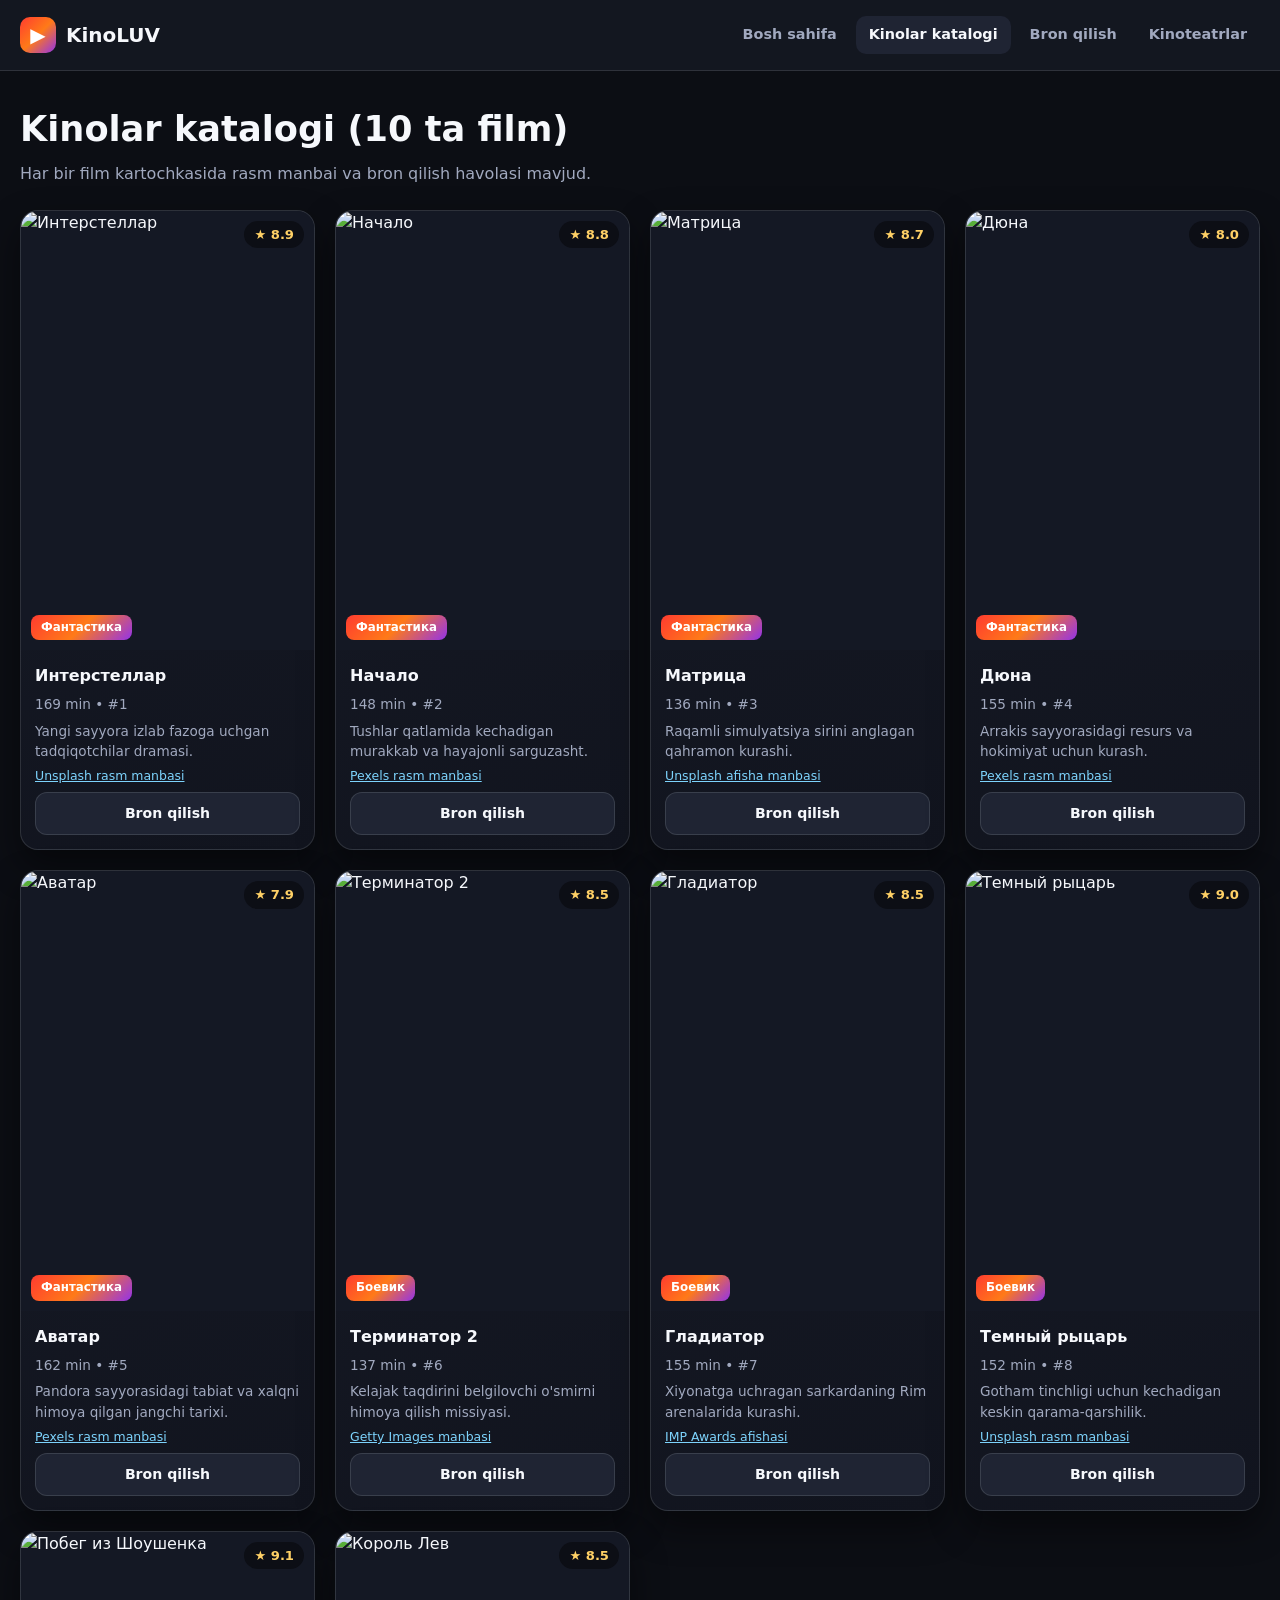
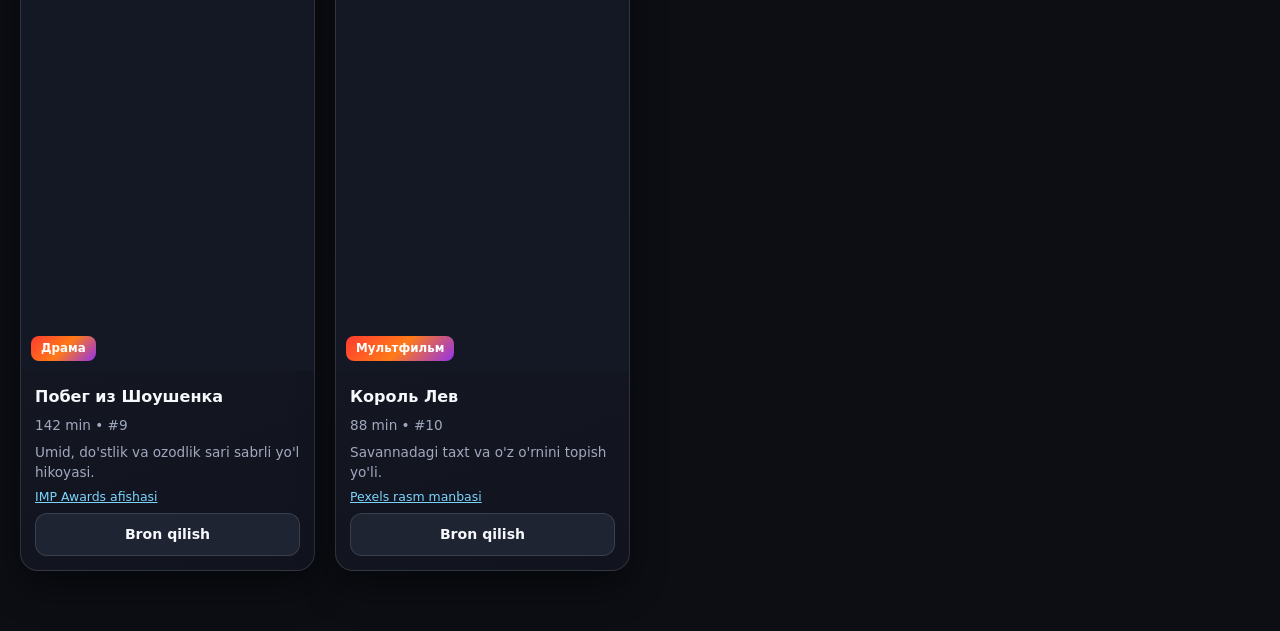
==== commit 18d8ccbb: "Implement code changes to enhance functionality and improve performance" ====
--- a/katalog.html
+++ b/katalog.html
@@ -3,7 +3,7 @@
 <head>
   <meta charset="utf-8">
   <meta name="viewport" content="width=device-width, initial-scale=1">
-  <title>KinoLUV — Kinolar katalogi (56 ta film)</title>
+  <title>KinoLUV — 10 ta film katalogi</title>
   <style>
     :root {
       --bg: #0c0e14;
@@ -15,7 +15,6 @@
       --grad: linear-gradient(135deg, #ff3b30 0%, #ff7a18 50%, #9333ea 100%);
       --grad-card: linear-gradient(160deg, #171b27 0%, #11141e 100%);
       --shadow: 0 16px 36px rgba(0, 0, 0, 0.45);
-      --shadow-lg: 0 24px 52px rgba(0, 0, 0, 0.65);
       --ease: cubic-bezier(0.22, 1, 0.36, 1);
     }
 
@@ -23,12 +22,7 @@
     *::before,
     *::after {
       box-sizing: border-box;
-      transition:
-        background 0.35s var(--ease),
-        color 0.3s var(--ease),
-        transform 0.35s var(--ease),
-        border-color 0.3s var(--ease),
-        box-shadow 0.35s var(--ease);
+      transition: background 0.35s var(--ease), color 0.3s var(--ease), transform 0.35s var(--ease), border-color 0.3s var(--ease);
     }
 
     html,
@@ -47,14 +41,6 @@
       text-decoration: none;
     }
 
-    .genre-radio {
-      position: absolute;
-      width: 1px;
-      height: 1px;
-      opacity: 0;
-      pointer-events: none;
-    }
-
     .container {
       width: min(1240px, 100% - 32px);
       margin-inline: auto;
@@ -122,7 +108,7 @@
     }
 
     .page-head {
-      margin-bottom: 20px;
+      margin-bottom: 24px;
     }
 
     .page-head h1 {
@@ -133,52 +119,6 @@
     .page-head p {
       margin: 0;
       color: var(--muted);
-    }
-
-    .catalog-section {
-      display: flex;
-      flex-direction: column;
-    }
-
-    .filters {
-      display: flex;
-      flex-wrap: wrap;
-      gap: 8px;
-      margin-bottom: 24px;
-    }
-
-    .filter-btn {
-      padding: 8px 15px;
-      border-radius: 999px;
-      background: var(--surface);
-      border: 1px solid var(--border);
-      color: var(--muted);
-      font-weight: 600;
-      font-size: 0.88rem;
-      cursor: pointer;
-    }
-
-    #f-all:checked ~ .filters label[for="f-all"],
-    #f-sci:checked ~ .filters label[for="f-sci"],
-    #f-act:checked ~ .filters label[for="f-act"],
-    #f-drm:checked ~ .filters label[for="f-drm"],
-    #f-thr:checked ~ .filters label[for="f-thr"],
-    #f-com:checked ~ .filters label[for="f-com"],
-    #f-ani:checked ~ .filters label[for="f-ani"],
-    #f-fnt:checked ~ .filters label[for="f-fnt"] {
-      background: var(--grad);
-      color: #fff;
-      border-color: transparent;
-    }
-
-    #f-sci:checked ~ .grid > .card:not([data-g="sci"]),
-    #f-act:checked ~ .grid > .card:not([data-g="act"]),
-    #f-drm:checked ~ .grid > .card:not([data-g="drm"]),
-    #f-thr:checked ~ .grid > .card:not([data-g="thr"]),
-    #f-com:checked ~ .grid > .card:not([data-g="com"]),
-    #f-ani:checked ~ .grid > .card:not([data-g="ani"]),
-    #f-fnt:checked ~ .grid > .card:not([data-g="fnt"]) {
-      display: none;
     }
 
     .grid {
@@ -198,8 +138,7 @@
     }
 
     .card:hover {
-      transform: translateY(-6px);
-      box-shadow: var(--shadow-lg);
+      transform: translateY(-5px);
     }
 
     .poster-box {
@@ -215,10 +154,6 @@
       height: 100%;
       object-fit: cover;
       display: block;
-    }
-
-    .card:hover .poster-box img {
-      transform: scale(1.04);
     }
 
     .badge-rate {
@@ -264,6 +199,12 @@
       margin: 0;
       font-size: 0.85rem;
       color: var(--muted);
+    }
+
+    .card-source {
+      font-size: 0.78rem;
+      color: #7dd3fc;
+      text-decoration: underline;
     }
 
     .card-btn {
@@ -310,90 +251,159 @@
 
   <main class="container">
     <div class="page-head">
-      <h1>Kinolar katalogi (56 ta film)</h1>
-      <p>Har bir kartochkada rasm (object-fit: cover), reyting (★) va tavsif mavjud.</p>
+      <h1>Kinolar katalogi (10 ta film)</h1>
+      <p>Har bir film kartochkasida rasm manbai va bron qilish havolasi mavjud.</p>
     </div>
 
-    <div class="catalog-section">
-      <input type="radio" name="genre" id="f-all" class="genre-radio" checked>
-      <input type="radio" name="genre" id="f-sci" class="genre-radio">
-      <input type="radio" name="genre" id="f-act" class="genre-radio">
-      <input type="radio" name="genre" id="f-drm" class="genre-radio">
-      <input type="radio" name="genre" id="f-thr" class="genre-radio">
-      <input type="radio" name="genre" id="f-com" class="genre-radio">
-      <input type="radio" name="genre" id="f-ani" class="genre-radio">
-      <input type="radio" name="genre" id="f-fnt" class="genre-radio">
-
-      <div class="filters">
-        <label for="f-all" class="filter-btn">Barchasi (56)</label>
-        <label for="f-sci" class="filter-btn">Фантастика</label>
-        <label for="f-act" class="filter-btn">Боевик</label>
-        <label for="f-drm" class="filter-btn">Драма</label>
-        <label for="f-thr" class="filter-btn">Триллер</label>
-        <label for="f-com" class="filter-btn">Комедия</label>
-        <label for="f-ani" class="filter-btn">Мультфильм</label>
-        <label for="f-fnt" class="filter-btn">Фэнтези</label>
-      </div>
-
-      <div class="grid">
-        <a href="bron.html#film-0" class="card" data-g="sci"><div class="poster-box"><img src="https://ru-images-s.kinorium.com/movie/1080/384511.jpg?1752568882" alt="Интерстеллар"><span class="badge-rate">★ 8.6</span><span class="badge-genre">Фантастика</span></div><div class="card-body"><h3 class="card-title">Интерстеллар</h3><p class="card-meta">169 min • #1</p><p class="card-desc">Yangi sayyora izlab fazoga uchgan tadqiqotchilar dramasi.</p><span class="card-btn">Bron qilish</span></div></a>
-        <a href="bron.html#film-1" class="card" data-g="sci"><div class="poster-box"><img src="posters/film-02.jpg" alt="Начало"><span class="badge-rate">★ 8.8</span><span class="badge-genre">Фантастика</span></div><div class="card-body"><h3 class="card-title">Начало</h3><p class="card-meta">148 min • #2</p><p class="card-desc">Tushlar qatlamida kechadigan murakkab va hayajonli sarguzasht.</p><span class="card-btn">Bron qilish</span></div></a>
-        <a href="bron.html#film-2" class="card" data-g="sci"><div class="poster-box"><img src="posters/film-03.jpg" alt="Матрица"><span class="badge-rate">★ 8.7</span><span class="badge-genre">Фантастика</span></div><div class="card-body"><h3 class="card-title">Матрица</h3><p class="card-meta">136 min • #3</p><p class="card-desc">Raqamli simulyatsiya sirini anglagan qahramon kurashi.</p><span class="card-btn">Bron qilish</span></div></a>
-        <a href="bron.html#film-3" class="card" data-g="sci"><div class="poster-box"><img src="posters/film-04.jpg" alt="Бегущий по лезвию 2049"><span class="badge-rate">★ 8.0</span><span class="badge-genre">Фантастика</span></div><div class="card-body"><h3 class="card-title">Бегущий по лезвию 2049</h3><p class="card-meta">164 min • #4</p><p class="card-desc">Kelajak shahridagi yashirin sirni ochuvchi ofitser hikoyasi.</p><span class="card-btn">Bron qilish</span></div></a>
-        <a href="bron.html#film-4" class="card" data-g="sci"><div class="poster-box"><img src="posters/film-05.jpg" alt="Дюна"><span class="badge-rate">★ 8.0</span><span class="badge-genre">Фантастика</span></div><div class="card-body"><h3 class="card-title">Дюна</h3><p class="card-meta">155 min • #5</p><p class="card-desc">Arrakis sayyorasidagi resurs va hokimiyat uchun kurash.</p><span class="card-btn">Bron qilish</span></div></a>
-        <a href="bron.html#film-5" class="card" data-g="sci"><div class="poster-box"><img src="posters/film-06.jpg" alt="Аватар"><span class="badge-rate">★ 7.9</span><span class="badge-genre">Фантастика</span></div><div class="card-body"><h3 class="card-title">Аватар</h3><p class="card-meta">162 min • #6</p><p class="card-desc">Pandora sayyorasidagi tabiat va xalqni himoya qilgan jangchi tarixi.</p><span class="card-btn">Bron qilish</span></div></a>
-        <a href="bron.html#film-6" class="card" data-g="act"><div class="poster-box"><img src="posters/film-07.jpg" alt="Терминатор 2"><span class="badge-rate">★ 8.5</span><span class="badge-genre">Боевик</span></div><div class="card-body"><h3 class="card-title">Терминатор 2</h3><p class="card-meta">137 min • #7</p><p class="card-desc">Kelajak taqdirini belgilovchi o'smirni himoya qilish missiyasi.</p><span class="card-btn">Bron qilish</span></div></a>
-        <a href="bron.html#film-7" class="card" data-g="act"><div class="poster-box"><img src="posters/film-08.jpg" alt="Гладиатор"><span class="badge-rate">★ 8.5</span><span class="badge-genre">Боевик</span></div><div class="card-body"><h3 class="card-title">Гладиатор</h3><p class="card-meta">155 min • #8</p><p class="card-desc">Xiyonatga uchragan sarkardaning Rim arenalarida kurashi.</p><span class="card-btn">Bron qilish</span></div></a>
-        <a href="bron.html#film-8" class="card" data-g="act"><div class="poster-box"><img src="posters/film-09.jpg" alt="Темный рыцарь"><span class="badge-rate">★ 9.0</span><span class="badge-genre">Боевик</span></div><div class="card-body"><h3 class="card-title">Темный рыцарь</h3><p class="card-meta">152 min • #9</p><p class="card-desc">Gotham tinchligi uchun kechadigan keskin qarama-qarshilik.</p><span class="card-btn">Bron qilish</span></div></a>
-        <a href="bron.html#film-9" class="card" data-g="act"><div class="poster-box"><img src="posters/film-10.jpg" alt="Безумный Макс: Дорога ярости"><span class="badge-rate">★ 8.1</span><span class="badge-genre">Боевик</span></div><div class="card-body"><h3 class="card-title">Безумный Макс: Дорога ярости</h3><p class="card-meta">120 min • #10</p><p class="card-desc">Cho'l kengliklaridagi to'xtovsiz quvish va ozodlik yo'li.</p><span class="card-btn">Bron qilish</span></div></a>
-        <a href="bron.html#film-10" class="card" data-g="act"><div class="poster-box"><img src="posters/film-11.jpg" alt="Крепкий орешек"><span class="badge-rate">★ 8.2</span><span class="badge-genre">Боевик</span></div><div class="card-body"><h3 class="card-title">Крепкий орешек</h3><p class="card-meta">132 min • #11</p><p class="card-desc">Osmono'par binodagi garovdagilarni qutqarish operatsiyasi.</p><span class="card-btn">Bron qilish</span></div></a>
-        <a href="bron.html#film-11" class="card" data-g="act"><div class="poster-box"><img src="posters/film-12.jpg" alt="Миссия невыполнима"><span class="badge-rate">★ 7.1</span><span class="badge-genre">Боевик</span></div><div class="card-body"><h3 class="card-title">Миссия невыполнима</h3><p class="card-meta">110 min • #12</p><p class="card-desc">Maxfiy agent o'z sha'nini oqlash uchun kurashadi.</p><span class="card-btn">Bron qilish</span></div></a>
-        <a href="bron.html#film-12" class="card" data-g="drm"><div class="poster-box"><img src="posters/film-13.jpg" alt="Побег из Шоушенка"><span class="badge-rate">★ 9.1</span><span class="badge-genre">Драма</span></div><div class="card-body"><h3 class="card-title">Побег из Шоушенка</h3><p class="card-meta">142 min • #13</p><p class="card-desc">Umid, do'stlik va ozodlik sari sabrli yo'l hikoyasi.</p><span class="card-btn">Bron qilish</span></div></a>
-        <a href="bron.html#film-13" class="card" data-g="drm"><div class="poster-box"><img src="posters/film-14.jpg" alt="Зелёная миля"><span class="badge-rate">★ 8.6</span><span class="badge-genre">Драма</span></div><div class="card-body"><h3 class="card-title">Зелёная миля</h3><p class="card-meta">189 min • #14</p><p class="card-desc">G'ayrioddiy qobiliyatga ega mahbus va nazoratchi dramasi.</p><span class="card-btn">Bron qilish</span></div></a>
-        <a href="bron.html#film-14" class="card" data-g="drm"><div class="poster-box"><img src="posters/film-15.jpg" alt="Форрест Гамп"><span class="badge-rate">★ 8.8</span><span class="badge-genre">Драма</span></div><div class="card-body"><h3 class="card-title">Форрест Гамп</h3><p class="card-meta">142 min • #15</p><p class="card-desc">Samimiy qahramonning tarixiy voqealar ichidagi hayoti.</p><span class="card-btn">Bron qilish</span></div></a>
-        <a href="bron.html#film-15" class="card" data-g="drm"><div class="poster-box"><img src="posters/film-16.jpg" alt="Крёстный отец"><span class="badge-rate">★ 9.0</span><span class="badge-genre">Драма</span></div><div class="card-body"><h3 class="card-title">Крёстный отец</h3><p class="card-meta">175 min • #16</p><p class="card-desc">Nufuzli oila boshlig'i va vorisining og'ir tanlovlari.</p><span class="card-btn">Bron qilish</span></div></a>
-        <a href="bron.html#film-16" class="card" data-g="drm"><div class="poster-box"><img src="posters/film-17.jpg" alt="Список Шиндлера"><span class="badge-rate">★ 9.0</span><span class="badge-genre">Драма</span></div><div class="card-body"><h3 class="card-title">Список Шиндлера</h3><p class="card-meta">195 min • #17</p><p class="card-desc">Insonlar hayotini asrab qolgan jasorat haqidagi drama.</p><span class="card-btn">Bron qilish</span></div></a>
-        <a href="bron.html#film-17" class="card" data-g="drm"><div class="poster-box"><img src="posters/film-18.jpg" alt="Титаник"><span class="badge-rate">★ 7.9</span><span class="badge-genre">Драма</span></div><div class="card-body"><h3 class="card-title">Титаник</h3><p class="card-meta">194 min • #18</p><p class="card-desc">Buyuk layner safaridagi muhabbat va taqdir sinovlari.</p><span class="card-btn">Bron qilish</span></div></a>
-        <a href="bron.html#film-18" class="card" data-g="drm"><div class="poster-box"><img src="posters/film-19.jpg" alt="Паразиты"><span class="badge-rate">★ 8.5</span><span class="badge-genre">Драма</span></div><div class="card-body"><h3 class="card-title">Паразиты</h3><p class="card-meta">132 min • #19</p><p class="card-desc">Ikki oila hayotining keskin va kutilmagan to'qnashuvi.</p><span class="card-btn">Bron qilish</span></div></a>
-        <a href="bron.html#film-19" class="card" data-g="drm"><div class="poster-box"><img src="posters/film-20.jpg" alt="Бойцовский клуб"><span class="badge-rate">★ 8.7</span><span class="badge-genre">Драма</span></div><div class="card-body"><h3 class="card-title">Бойцовский клуб</h3><p class="card-meta">139 min • #20</p><p class="card-desc">Zamonaviy hayotga qarshi isyon va psixologik drama.</p><span class="card-btn">Bron qilish</span></div></a>
-        <a href="bron.html#film-20" class="card" data-g="thr"><div class="poster-box"><img src="posters/film-21.jpg" alt="Джокер"><span class="badge-rate">★ 8.4</span><span class="badge-genre">Триллер</span></div><div class="card-body"><h3 class="card-title">Джокер</h3><p class="card-meta">122 min • #21</p><p class="card-desc">Jamiyat e'tiboridan chetda qolgan insonning o'zgarishi.</p><span class="card-btn">Bron qilish</span></div></a>
-        <a href="bron.html#film-21" class="card" data-g="thr"><div class="poster-box"><img src="posters/film-22.jpg" alt="Молчание ягнят"><span class="badge-rate">★ 8.3</span><span class="badge-genre">Триллер</span></div><div class="card-body"><h3 class="card-title">Молчание ягнят</h3><p class="card-meta">118 min • #22</p><p class="card-desc">Yosh tergovchi va mahbus o'rtasidagi keskin aqliy o'yin.</p><span class="card-btn">Bron qilish</span></div></a>
-        <a href="bron.html#film-22" class="card" data-g="thr"><div class="poster-box"><img src="posters/film-23.jpg" alt="Остров проклятых"><span class="badge-rate">★ 8.2</span><span class="badge-genre">Триллер</span></div><div class="card-body"><h3 class="card-title">Остров проклятых</h3><p class="card-meta">138 min • #23</p><p class="card-desc">Uzoq oroldagi maxsus muassasada sirli surishtiruv.</p><span class="card-btn">Bron qilish</span></div></a>
-        <a href="bron.html#film-23" class="card" data-g="thr"><div class="poster-box"><img src="posters/film-24.jpg" alt="Семь"><span class="badge-rate">★ 8.6</span><span class="badge-genre">Триллер</span></div><div class="card-body"><h3 class="card-title">Семь</h3><p class="card-meta">127 min • #24</p><p class="card-desc">Shaharda sodir bo'layotgan sirli ishlar izidan borish.</p><span class="card-btn">Bron qilish</span></div></a>
-        <a href="bron.html#film-24" class="card" data-g="thr"><div class="poster-box"><img src="posters/film-25.jpg" alt="Шестое чувство"><span class="badge-rate">★ 8.1</span><span class="badge-genre">Триллер</span></div><div class="card-body"><h3 class="card-title">Шестое чувство</h3><p class="card-meta">107 min • #25</p><p class="card-desc">G'ayrioddiy sezgiga ega bolakay va shifokor hikoyasi.</p><span class="card-btn">Bron qilish</span></div></a>
-        <a href="bron.html#film-25" class="card" data-g="com"><div class="poster-box"><img src="posters/film-26.jpg" alt="Один дома"><span class="badge-rate">★ 8.0</span><span class="badge-genre">Комедия</span></div><div class="card-body"><h3 class="card-title">Один дома</h3><p class="card-meta">103 min • #26</p><p class="card-desc">Uyda yolg'iz qolgan bolakayning o'g'rilarga qarshi hiylalari.</p><span class="card-btn">Bron qilish</span></div></a>
-        <a href="bron.html#film-26" class="card" data-g="com"><div class="poster-box"><img src="posters/film-27.jpg" alt="Маска"><span class="badge-rate">★ 7.4</span><span class="badge-genre">Комедия</span></div><div class="card-body"><h3 class="card-title">Маска</h3><p class="card-meta">101 min • #27</p><p class="card-desc">Sehrli niqob taqqan qahramonning quvnoq sarguzashtlari.</p><span class="card-btn">Bron qilish</span></div></a>
-        <a href="bron.html#film-27" class="card" data-g="com"><div class="poster-box"><img src="posters/film-28.jpg" alt="Эйс Вентура"><span class="badge-rate">★ 7.0</span><span class="badge-genre">Комедия</span></div><div class="card-body"><h3 class="card-title">Эйс Вентура</h3><p class="card-meta">86 min • #28</p><p class="card-desc">Jonivorlarni izlovchi detektivning sho'x komediyasi.</p><span class="card-btn">Bron qilish</span></div></a>
-        <a href="bron.html#film-28" class="card" data-g="com"><div class="poster-box"><img src="posters/film-29.jpg" alt="Здравствуйте, я ваша тётя"><span class="badge-rate">★ 7.8</span><span class="badge-genre">Комедия</span></div><div class="card-body"><h3 class="card-title">Здравствуйте, я ваша тётя</h3><p class="card-meta">95 min • #29</p><p class="card-desc">Klassik va kulgili sahna ko'rinishlariga boy komediya.</p><span class="card-btn">Bron qilish</span></div></a>
-        <a href="bron.html#film-29" class="card" data-g="ani"><div class="poster-box"><img src="posters/film-30.jpg" alt="Король Лев"><span class="badge-rate">★ 8.5</span><span class="badge-genre">Мультфильм</span></div><div class="card-body"><h3 class="card-title">Король Лев</h3><p class="card-meta">88 min • #30</p><p class="card-desc">Savannadagi taxt va o'z o'rnini topish yo'li.</p><span class="card-btn">Bron qilish</span></div></a>
-        <a href="bron.html#film-30" class="card" data-g="ani"><div class="poster-box"><img src="posters/film-31.jpg" alt="Тачки"><span class="badge-rate">★ 7.2</span><span class="badge-genre">Мультфильм</span></div><div class="card-body"><h3 class="card-title">Тачки</h3><p class="card-meta">117 min • #31</p><p class="card-desc">Poygachining do'stlik va qadriyatlarni kashf etishi.</p><span class="card-btn">Bron qilish</span></div></a>
-        <a href="bron.html#film-31" class="card" data-g="ani"><div class="poster-box"><img src="posters/film-32.jpg" alt="Шрек"><span class="badge-rate">★ 7.9</span><span class="badge-genre">Мультфильм</span></div><div class="card-body"><h3 class="card-title">Шрек</h3><p class="card-meta">90 min • #32</p><p class="card-desc">Ertaknamo va hazil-mutoyibali safar hikoyasi.</p><span class="card-btn">Bron qilish</span></div></a>
-        <a href="bron.html#film-32" class="card" data-g="ani"><div class="poster-box"><img src="posters/film-33.jpg" alt="Холодное сердце"><span class="badge-rate">★ 7.4</span><span class="badge-genre">Мультфильм</span></div><div class="card-body"><h3 class="card-title">Холодное сердце</h3><p class="card-meta">102 min • #33</p><p class="card-desc">Ikki opa-singilning mehr va sadoqatga to'la sarguzashti.</p><span class="card-btn">Bron qilish</span></div></a>
-        <a href="bron.html#film-33" class="card" data-g="ani"><div class="poster-box"><img src="posters/film-34.jpg" alt="Вверх"><span class="badge-rate">★ 8.2</span><span class="badge-genre">Мультфильм</span></div><div class="card-body"><h3 class="card-title">Вверх</h3><p class="card-meta">96 min • #34</p><p class="card-desc">Sharlar yordamida osmonga ko'tarilgan uy sayohati.</p><span class="card-btn">Bron qilish</span></div></a>
-        <a href="bron.html#film-34" class="card" data-g="fnt"><div class="poster-box"><img src="posters/film-35.jpg" alt="Властелин колец: Братство кольца"><span class="badge-rate">★ 8.8</span><span class="badge-genre">Фэнтези</span></div><div class="card-body"><h3 class="card-title">Властелин колец: Братство кольца</h3><p class="card-meta">178 min • #35</p><p class="card-desc">O'rta Yer taqdirini belgilovchi buyuk safar.</p><span class="card-btn">Bron qilish</span></div></a>
-        <a href="bron.html#film-35" class="card" data-g="fnt"><div class="poster-box"><img src="posters/film-36.jpg" alt="Гарри Поттер и философский камень"><span class="badge-rate">★ 7.6</span><span class="badge-genre">Фэнтези</span></div><div class="card-body"><h3 class="card-title">Гарри Поттер и философский камень</h3><p class="card-meta">152 min • #36</p><p class="card-desc">Sehrgarlik maktabidagi sirli va mo'jizali sarguzasht.</p><span class="card-btn">Bron qilish</span></div></a>
-
-        <!-- 20 ta yangi film -->
-        <a href="bron.html#film-36" class="card" data-g="sci"><div class="poster-box"><img src="posters/film-37.jpg" alt="Прибытие"><span class="badge-rate">★ 7.9</span><span class="badge-genre">Фантастика</span></div><div class="card-body"><h3 class="card-title">Прибытие</h3><p class="card-meta">116 min • #37</p><p class="card-desc">Noma'lum obyektlar tilini o'rganish kashfiyoti.</p><span class="card-btn">Bron qilish</span></div></a>
-        <a href="bron.html#film-37" class="card" data-g="sci"><div class="poster-box"><img src="posters/film-38.jpg" alt="Марсианин"><span class="badge-rate">★ 8.0</span><span class="badge-genre">Фантастика</span></div><div class="card-body"><h3 class="card-title">Марсианин</h3><p class="card-meta">144 min • #38</p><p class="card-desc">Marsda yolg'iz qolgan astronavtning omon qolishi.</p><span class="card-btn">Bron qilish</span></div></a>
-        <a href="bron.html#film-38" class="card" data-g="sci"><div class="poster-box"><img src="posters/film-39.jpg" alt="Гравитация"><span class="badge-rate">★ 7.7</span><span class="badge-genre">Фантастика</span></div><div class="card-body"><h3 class="card-title">Гравитация</h3><p class="card-meta">91 min • #39</p><p class="card-desc">Ochiq fazoda halokatga uchragan ekipaj kurashi.</p><span class="card-btn">Bron qilish</span></div></a>
-        <a href="bron.html#film-39" class="card" data-g="act"><div class="poster-box"><img src="posters/film-40.jpg" alt="Джон Уик"><span class="badge-rate">★ 7.4</span><span class="badge-genre">Боевик</span></div><div class="card-body"><h3 class="card-title">Джон Уик</h3><p class="card-meta">101 min • #40</p><p class="card-desc">Nafaqadagi professionalning tezkor va keskin qaytishi.</p><span class="card-btn">Bron qilish</span></div></a>
-        <a href="bron.html#film-40" class="card" data-g="act"><div class="poster-box"><img src="posters/film-41.jpg" alt="Топ Ган: Мэверик"><span class="badge-rate">★ 8.3</span><span class="badge-genre">Боевик</span></div><div class="card-body"><h3 class="card-title">Топ Ган: Мэверик</h3><p class="card-meta">130 min • #41</p><p class="card-desc">Murakkab parvoz missiyasiga tayyorgarlik hikoyasi.</p><span class="card-btn">Bron qilish</span></div></a>
-        <a href="bron.html#film-41" class="card" data-g="act"><div class="poster-box"><img src="posters/film-42.jpg" alt="Джентльмены"><span class="badge-rate">★ 7.8</span><span class="badge-genre">Боевик</span></div><div class="card-body"><h3 class="card-title">Джентльмены</h3><p class="card-meta">113 min • #42</p><p class="card-desc">London jinoyat olamidagi nufuzli bitim voqealari.</p><span class="card-btn">Bron qilish</span></div></a>
-        <a href="bron.html#film-42" class="card" data-g="drm"><div class="poster-box"><img src="posters/film-43.jpg" alt="Одержимость"><span class="badge-rate">★ 8.5</span><span class="badge-genre">Драма</span></div><div class="card-body"><h3 class="card-title">Одержимость</h3><p class="card-meta">106 min • #43</p><p class="card-desc">Yosh barabanchi va ustoz o'rtasidagi keskin kurash.</p><span class="card-btn">Bron qilish</span></div></a>
-        <a href="bron.html#film-43" class="card" data-g="drm"><div class="poster-box"><img src="posters/film-44.jpg" alt="1+1 (Неприкасаемые)"><span class="badge-rate">★ 8.5</span><span class="badge-genre">Драма</span></div><div class="card-body"><h3 class="card-title">1+1 (Неприкасаемые)</h3><p class="card-meta">112 min • #44</p><p class="card-desc">Samimiy do'stlik va hayotga muhabbat tarixi.</p><span class="card-btn">Bron qilish</span></div></a>
-        <a href="bron.html#film-44" class="card" data-g="drm"><div class="poster-box"><img src="posters/film-45.jpg" alt="Оппенгеймер"><span class="badge-rate">★ 8.3</span><span class="badge-genre">Драма</span></div><div class="card-body"><h3 class="card-title">Оппенгеймер</h3><p class="card-meta">181 min • #45</p><p class="card-desc">Tarixiy qarorlar va yadroviy asr dramasi.</p><span class="card-btn">Bron qilish</span></div></a>
-        <a href="bron.html#film-45" class="card" data-g="drm"><div class="poster-box"><img src="posters/film-46.jpg" alt="Престиж"><span class="badge-rate">★ 8.5</span><span class="badge-genre">Драма</span></div><div class="card-body"><h3 class="card-title">Престиж</h3><p class="card-meta">130 min • #46</p><p class="card-desc">Ikki illyuzionistning sahna siri va raqobati.</p><span class="card-btn">Bron qilish</span></div></a>
-        <a href="bron.html#film-46" class="card" data-g="thr"><div class="poster-box"><img src="posters/film-47.jpg" alt="Достать ножи"><span class="badge-rate">★ 7.9</span><span class="badge-genre">Триллер</span></div><div class="card-body"><h3 class="card-title">Достать ножи</h3><p class="card-meta">130 min • #47</p><p class="card-desc">Sirli hodisani ochuvchi zukko detektiv hikoyasi.</p><span class="card-btn">Bron qilish</span></div></a>
-        <a href="bron.html#film-47" class="card" data-g="thr"><div class="poster-box"><img src="posters/film-48.jpg" alt="Поймай меня, если сможешь"><span class="badge-rate">★ 8.1</span><span class="badge-genre">Триллер</span></div><div class="card-body"><h3 class="card-title">Поймай меня, если сможешь</h3><p class="card-meta">141 min • #48</p><p class="card-desc">Mohir firibgar va agentning ko'p yillik quvlashuvi.</p><span class="card-btn">Bron qilish</span></div></a>
-        <a href="bron.html#film-48" class="card" data-g="thr"><div class="poster-box"><img src="posters/film-49.jpg" alt="Иллюзия обмана"><span class="badge-rate">★ 7.3</span><span class="badge-genre">Триллер</span></div><div class="card-body"><h3 class="card-title">Иллюзия обмана</h3><p class="card-meta">115 min • #49</p><p class="card-desc">Katta sahnadagi hayratlanarli illyuziya tomoshalari.</p><span class="card-btn">Bron qilish</span></div></a>
-        <a href="bron.html#film-49" class="card" data-g="com"><div class="poster-box"><img src="posters/film-50.jpg" alt="Мальчишник в Вегасе"><span class="badge-rate">★ 7.7</span><span class="badge-genre">Комедия</span></div><div class="card-body"><h3 class="card-title">Мальчишник в Вегасе</h3><p class="card-meta">100 min • #50</p><p class="card-desc">Yo'qolgan do'stni izlashdagi kulgili sarguzashtlar.</p><span class="card-btn">Bron qilish</span></div></a>
-        <a href="bron.html#film-50" class="card" data-g="com"><div class="poster-box"><img src="posters/film-51.jpg" alt="Главный герой"><span class="badge-rate">★ 7.1</span><span class="badge-genre">Комедия</span></div><div class="card-body"><h3 class="card-title">Главный герой</h3><p class="card-meta">115 min • #51</p><p class="card-desc">Virtual olamdagi qahramonning o'zgarish hikoyasi.</p><span class="card-btn">Bron qilish</span></div></a>
-        <a href="bron.html#film-51" class="card" data-g="ani"><div class="poster-box"><img src="posters/film-52.jpg" alt="Душа (Soul)"><span class="badge-rate">★ 8.0</span><span class="badge-genre">Мультфильм</span></div><div class="card-body"><h3 class="card-title">Душа (Soul)</h3><p class="card-meta">100 min • #52</p><p class="card-desc">Musiqaga oshiq qahramonning hayot mazmunini topishi.</p><span class="card-btn">Bron qilish</span></div></a>
-        <a href="bron.html#film-52" class="card" data-g="ani"><div class="poster-box"><img src="posters/film-53.jpg" alt="Тайна Коко"><span class="badge-rate">★ 8.4</span><span class="badge-genre">Мультфильм</span></div><div class="card-body"><h3 class="card-title">Тайна Коко</h3><p class="card-meta">105 min • #53</p><p class="card-desc">Musiqachi bo'lishni orzu qilgan bolaning safarlari.</p><span class="card-btn">Bron qilish</span></div></a>
-        <a href="bron.html#film-53" class="card" data-g="ani"><div class="poster-box"><img src="posters/film-54.jpg" alt="Кунг-фу Панда"><span class="badge-rate">★ 7.6</span><span class="badge-genre">Мультфильм</span></div><div class="card-body"><h3 class="card-title">Кунг-фу Панда</h3><p class="card-meta">92 min • #54</p><p class="card-desc">Kutilmaganda kung-fu ustasiga aylangan pandaning sarguzashti.</p><span class="card-btn">Bron qilish</span></div></a>
-        <a href="bron.html#film-54" class="card" data-g="fnt"><div class="poster-box"><img src="posters/film-55.jpg" alt="Пираты Карибского моря"><span class="badge-rate">★ 8.0</span><span class="badge-genre">Фэнтези</span></div><div class="card-body"><h3 class="card-title">Пираты Карибского моря</h3><p class="card-meta">143 min • #55</p><p class="card-desc">Dengiz sarguzashtlari va xazinalar haqidagi hikoya.</p><span class="card-btn">Bron qilish</span></div></a>
-        <a href="bron.html#film-55" class="card" data-g="fnt"><div class="poster-box"><img src="posters/film-56.jpg" alt="Хроники Нарнии"><span class="badge-rate">★ 6.9</span><span class="badge-genre">Фэнтези</span></div><div class="card-body"><h3 class="card-title">Хроники Нарнии</h3><p class="card-meta">143 min • #56</p><p class="card-desc">Sehrli o'lkadagi mo'jizaviy va jasoratli sarguzasht.</p><span class="card-btn">Bron qilish</span></div></a>
+    <div class="grid">
+      <div class="card">
+        <a href="bron.html#film-1" class="poster-box">
+          <img src="https://ru-images-s.kinorium.com/movie/1080/384511.jpg?1752568882" alt="Интерстеллар">
+          <span class="badge-rate">★ 8.9</span>
+          <span class="badge-genre">Фантастика</span>
+        </a>
+        <div class="card-body">
+          <h3 class="card-title">Интерстеллар</h3>
+          <p class="card-meta">169 min • #1</p>
+          <p class="card-desc">Yangi sayyora izlab fazoga uchgan tadqiqotchilar dramasi.</p>
+          <a href="https://cdnrrviubnyuntopbez5.svc.cdn.yandex.net/get-ott/2385704/2a0000019caf223a5e63e2a1a0187ea2b6https://ru-images-s.kinorium.com/movie/1080/384511.jpg?175256888293/600x900" class="card-source" target="_blank" rel="noopener">Unsplash rasm manbasi</a>
+          <a href="bron.html#film-1" class="card-btn">Bron qilish</a>
+        </div>
+      </div>
+
+      <div class="card">
+        <a href="bron.html#film-2" class="poster-box">
+          <img src="https://images.unsplash.com/photo-1506744038136-46273834b3fb?auto=format&fit=crop&w=600&q=80" alt="Начало">
+          <span class="badge-rate">★ 8.8</span>
+          <span class="badge-genre">Фантастика</span>
+        </a>
+        <div class="card-body">
+          <h3 class="card-title">Начало</h3>
+          <p class="card-meta">148 min • #2</p>
+          <p class="card-desc">Tushlar qatlamida kechadigan murakkab va hayajonli sarguzasht.</p>
+          <a href="https://www.pexels.com/search/inception%20movie/" class="card-source" target="_blank" rel="noopener">Pexels rasm manbasi</a>
+          <a href="bron.html#film-2" class="card-btn">Bron qilish</a>
+        </div>
+      </div>
+
+      <div class="card">
+        <a href="bron.html#film-3" class="poster-box">
+          <img src="https://images.unsplash.com/photo-1550751827-4bd374c3f58b?auto=format&fit=crop&w=600&q=80" alt="Матрица">
+          <span class="badge-rate">★ 8.7</span>
+          <span class="badge-genre">Фантастика</span>
+        </a>
+        <div class="card-body">
+          <h3 class="card-title">Матрица</h3>
+          <p class="card-meta">136 min • #3</p>
+          <p class="card-desc">Raqamli simulyatsiya sirini anglagan qahramon kurashi.</p>
+          <a href="https://unsplash.com/photos/movie-posters-collage-with-classic-films-wMkaMXTJjlQ" class="card-source" target="_blank" rel="noopener">Unsplash afisha manbasi</a>
+          <a href="bron.html#film-3" class="card-btn">Bron qilish</a>
+        </div>
+      </div>
+
+      <div class="card">
+        <a href="bron.html#film-4" class="poster-box">
+          <img src="https://images.unsplash.com/photo-1509316785289-025f5b846b35?auto=format&fit=crop&w=600&q=80" alt="Дюна">
+          <span class="badge-rate">★ 8.0</span>
+          <span class="badge-genre">Фантастика</span>
+        </a>
+        <div class="card-body">
+          <h3 class="card-title">Дюна</h3>
+          <p class="card-meta">155 min • #4</p>
+          <p class="card-desc">Arrakis sayyorasidagi resurs va hokimiyat uchun kurash.</p>
+          <a href="https://www.pexels.com/search/dune%20movie/" class="card-source" target="_blank" rel="noopener">Pexels rasm manbasi</a>
+          <a href="bron.html#film-4" class="card-btn">Bron qilish</a>
+        </div>
+      </div>
+
+      <div class="card">
+        <a href="bron.html#film-5" class="poster-box">
+          <img src="https://images.unsplash.com/photo-1518837695005-2083093ee35b?auto=format&fit=crop&w=600&q=80" alt="Аватар">
+          <span class="badge-rate">★ 7.9</span>
+          <span class="badge-genre">Фантастика</span>
+        </a>
+        <div class="card-body">
+          <h3 class="card-title">Аватар</h3>
+          <p class="card-meta">162 min • #5</p>
+          <p class="card-desc">Pandora sayyorasidagi tabiat va xalqni himoya qilgan jangchi tarixi.</p>
+          <a href="https://www.pexels.com/search/avatar%20movie/" class="card-source" target="_blank" rel="noopener">Pexels rasm manbasi</a>
+          <a href="bron.html#film-5" class="card-btn">Bron qilish</a>
+        </div>
+      </div>
+
+      <div class="card">
+        <a href="bron.html#film-6" class="poster-box">
+          <img src="https://images.unsplash.com/photo-1518709268805-4e9042af9f23?auto=format&fit=crop&w=600&q=80" alt="Терминатор 2">
+          <span class="badge-rate">★ 8.5</span>
+          <span class="badge-genre">Боевик</span>
+        </a>
+        <div class="card-body">
+          <h3 class="card-title">Терминатор 2</h3>
+          <p class="card-meta">137 min • #6</p>
+          <p class="card-desc">Kelajak taqdirini belgilovchi o'smirni himoya qilish missiyasi.</p>
+          <a href="https://www.gettyimages.com/photos/the-terminator-2" class="card-source" target="_blank" rel="noopener">Getty Images manbasi</a>
+          <a href="bron.html#film-6" class="card-btn">Bron qilish</a>
+        </div>
+      </div>
+
+      <div class="card">
+        <a href="bron.html#film-7" class="poster-box">
+          <img src="https://images.unsplash.com/photo-1542281286-9e0a16bb7366?auto=format&fit=crop&w=600&q=80" alt="Гладиатор">
+          <span class="badge-rate">★ 8.5</span>
+          <span class="badge-genre">Боевик</span>
+        </a>
+        <div class="card-body">
+          <h3 class="card-title">Гладиатор</h3>
+          <p class="card-meta">155 min • #7</p>
+          <p class="card-desc">Xiyonatga uchragan sarkardaning Rim arenalarida kurashi.</p>
+          <a href="http://www.impawards.com/2000/gladiator_ver1.html" class="card-source" target="_blank" rel="noopener">IMP Awards afishasi</a>
+          <a href="bron.html#film-7" class="card-btn">Bron qilish</a>
+        </div>
+      </div>
+
+      <div class="card">
+        <a href="bron.html#film-8" class="poster-box">
+          <img src="https://images.unsplash.com/photo-1478720568477-152d9b164e26?auto=format&fit=crop&w=600&q=80" alt="Темный рыцарь">
+          <span class="badge-rate">★ 9.0</span>
+          <span class="badge-genre">Боевик</span>
+        </a>
+        <div class="card-body">
+          <h3 class="card-title">Темный рыцарь</h3>
+          <p class="card-meta">152 min • #8</p>
+          <p class="card-desc">Gotham tinchligi uchun kechadigan keskin qarama-qarshilik.</p>
+          <a href="https://unsplash.com/s/photos/the-dark-knight" class="card-source" target="_blank" rel="noopener">Unsplash rasm manbasi</a>
+          <a href="bron.html#film-8" class="card-btn">Bron qilish</a>
+        </div>
+      </div>
+
+      <div class="card">
+        <a href="bron.html#film-9" class="poster-box">
+          <img src="https://images.unsplash.com/photo-1507676184212-d03ab07a01bf?auto=format&fit=crop&w=600&q=80" alt="Побег из Шоушенка">
+          <span class="badge-rate">★ 9.1</span>
+          <span class="badge-genre">Драма</span>
+        </a>
+        <div class="card-body">
+          <h3 class="card-title">Побег из Шоушенка</h3>
+          <p class="card-meta">142 min • #9</p>
+          <p class="card-desc">Umid, do'stlik va ozodlik sari sabrli yo'l hikoyasi.</p>
+          <a href="http://www.impawards.com/1994/shawshank_redemption_ver1.html" class="card-source" target="_blank" rel="noopener">IMP Awards afishasi</a>
+          <a href="bron.html#film-9" class="card-btn">Bron qilish</a>
+        </div>
+      </div>
+
+      <div class="card">
+        <a href="bron.html#film-10" class="poster-box">
+          <img src="https://images.unsplash.com/photo-1546182990-dffeafbe841d?auto=format&fit=crop&w=600&q=80" alt="Король Лев">
+          <span class="badge-rate">★ 8.5</span>
+          <span class="badge-genre">Мультфильм</span>
+        </a>
+        <div class="card-body">
+          <h3 class="card-title">Король Лев</h3>
+          <p class="card-meta">88 min • #10</p>
+          <p class="card-desc">Savannadagi taxt va o'z o'rnini topish yo'li.</p>
+          <a href="https://www.pexels.com/search/lion%20king%20movie/" class="card-source" target="_blank" rel="noopener">Pexels rasm manbasi</a>
+          <a href="bron.html#film-10" class="card-btn">Bron qilish</a>
+        </div>
       </div>
     </div>
   </main>
